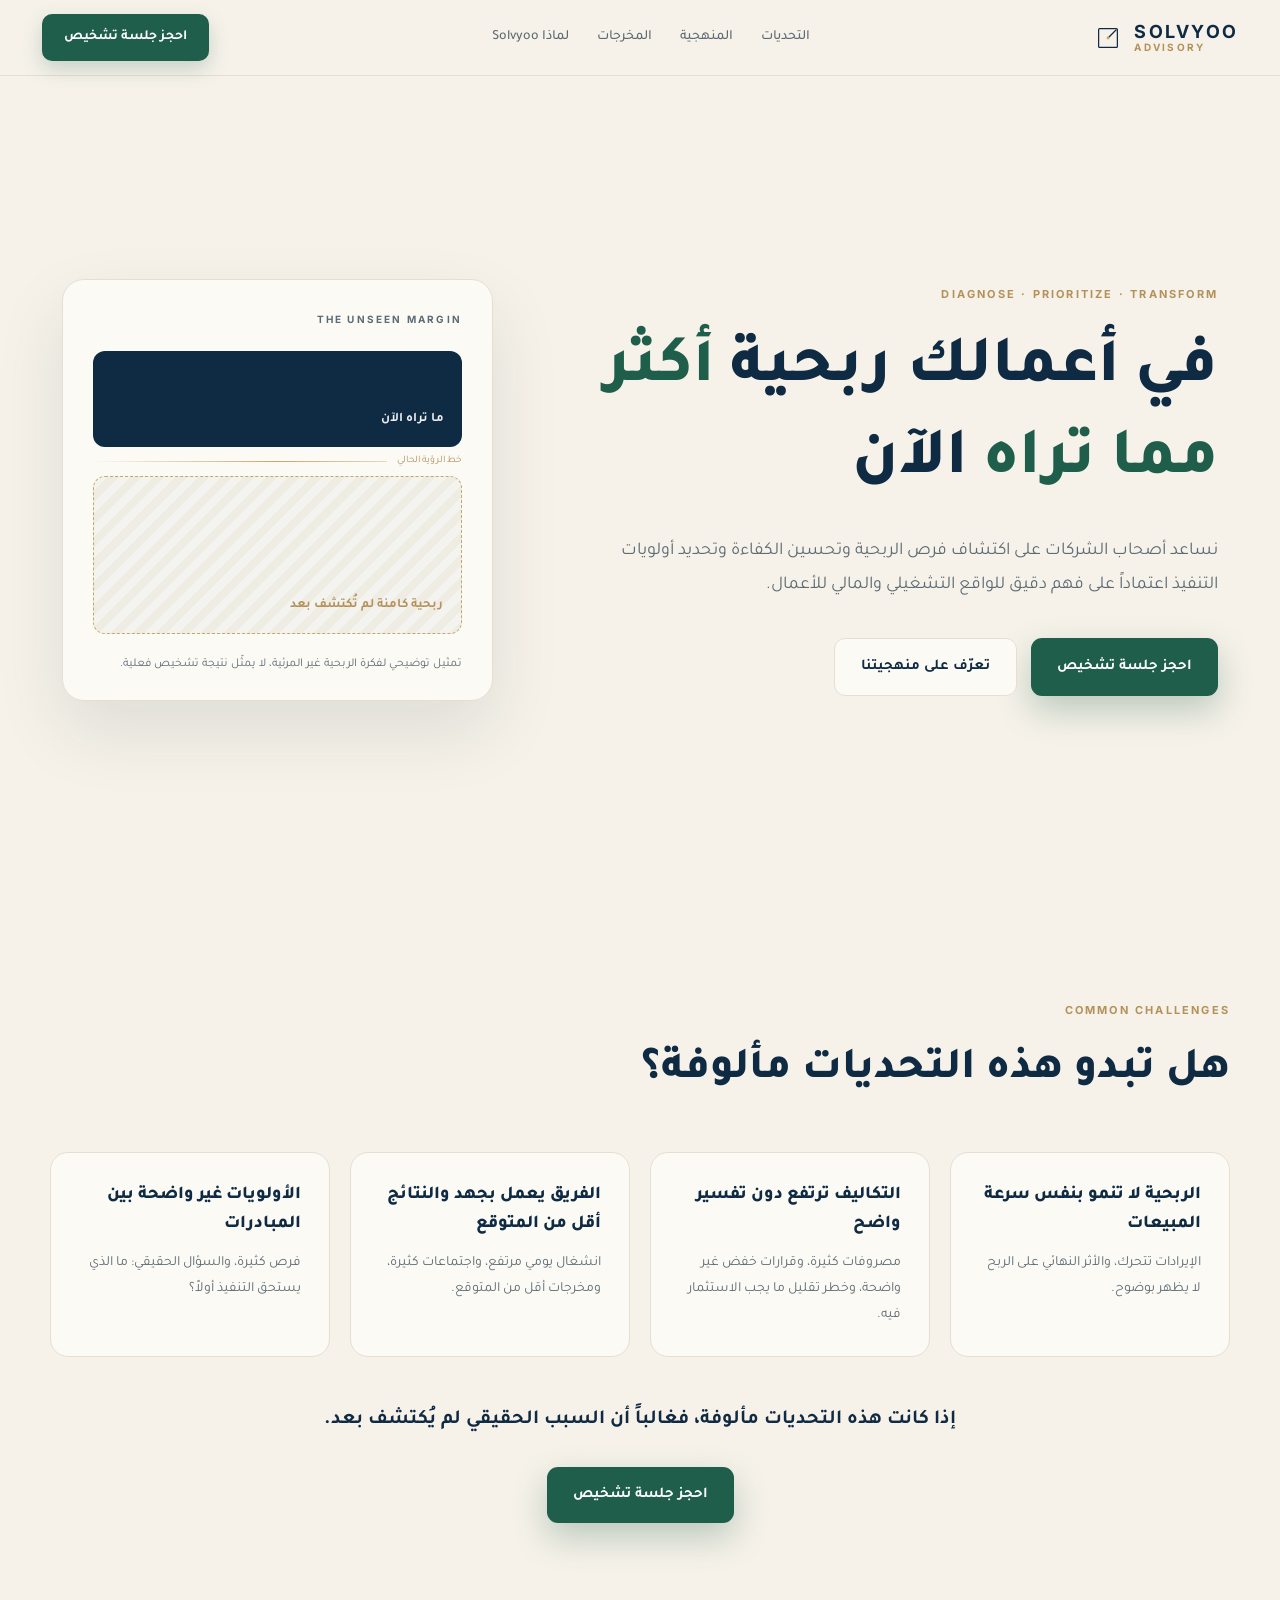
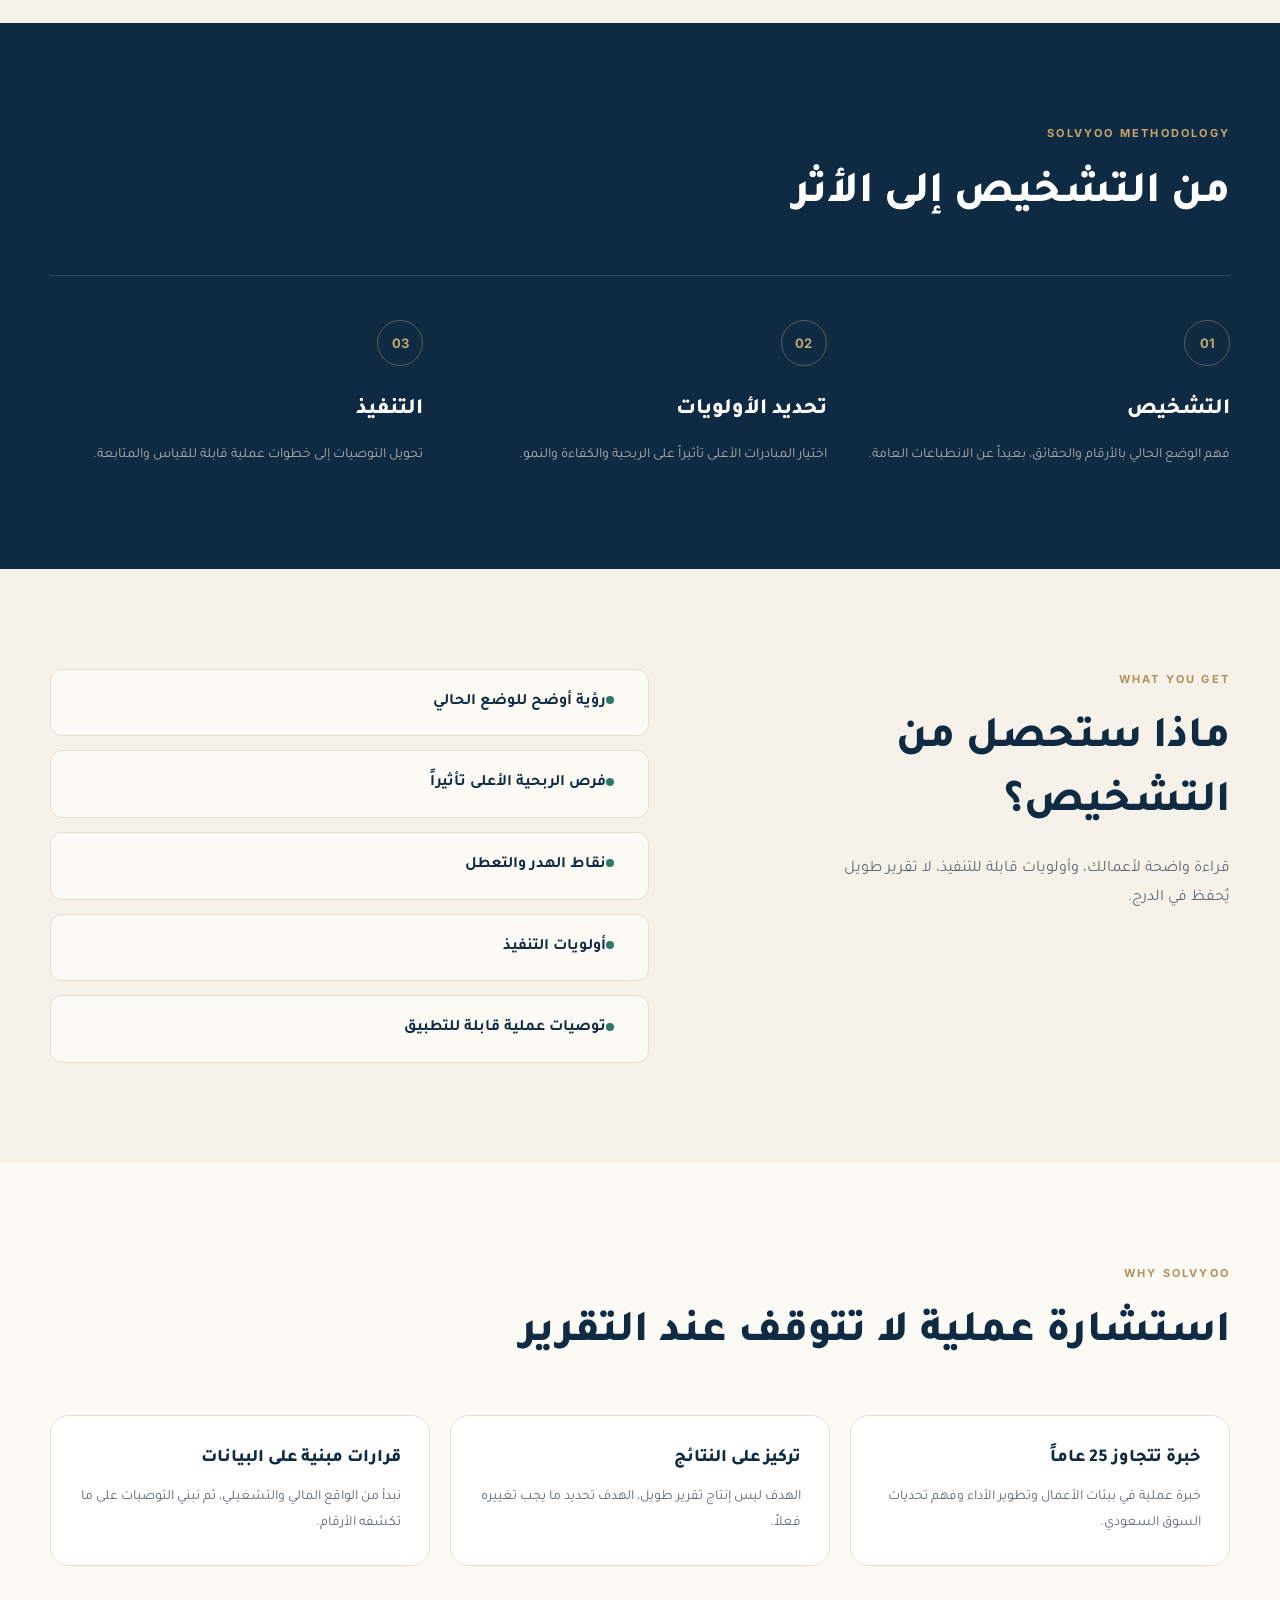
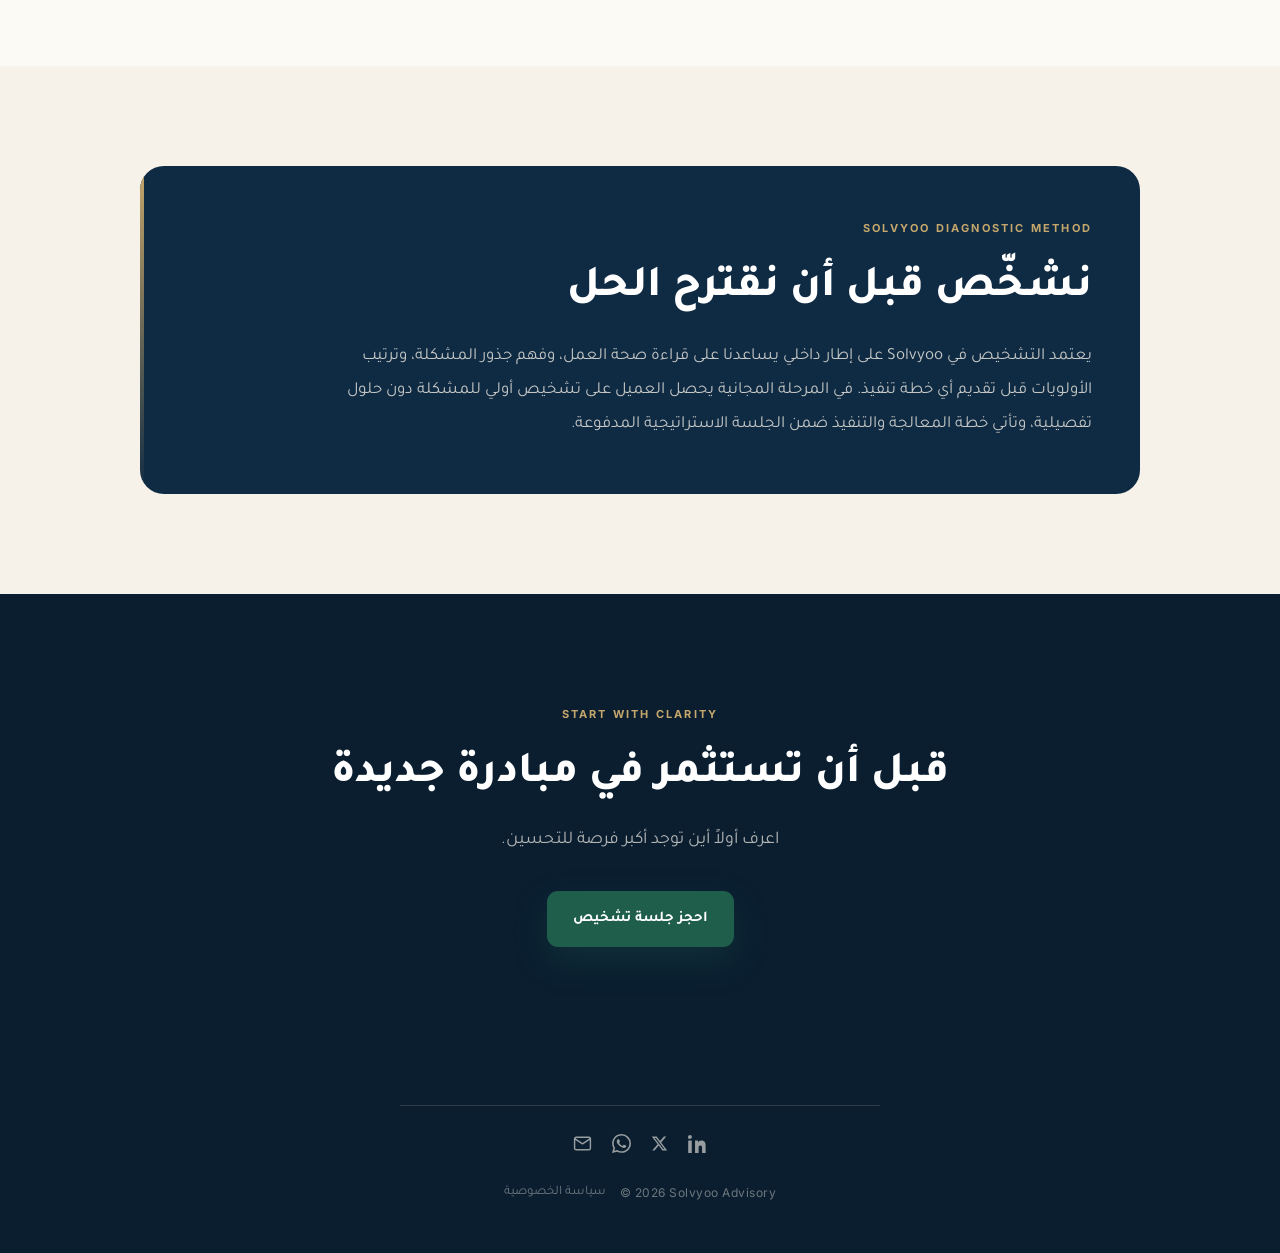
==== index.html @ f0dd44e6 "Initial Solvyoo final site" ====
<!doctype html>
<html lang="ar" dir="rtl">
<head>
  <meta charset="utf-8">
  <meta name="viewport" content="width=device-width, initial-scale=1">
  <title>Solvyoo Advisory | تشخيص وتحسين أداء الأعمال</title>
  <meta name="description" content="في أعمالك ربحية أكثر مما تراه الآن. تساعد Solvyoo أصحاب الشركات على اكتشاف فرص الربحية وتحسين الكفاءة وتحديد أولويات التنفيذ.">
  <link rel="preconnect" href="https://fonts.googleapis.com">
  <link rel="preconnect" href="https://fonts.gstatic.com" crossorigin>
  <link rel="stylesheet" href="/style.css">
</head>
<body>
  <header class="nav">
    <a class="brand" href="/" aria-label="Solvyoo Advisory">
      <svg class="brand-mark" width="30" height="30" viewBox="0 0 64 64" fill="none" aria-hidden="true">
        <rect x="12" y="12" width="40" height="40" rx="2" stroke="#0F2A43" stroke-width="2.6"/>
        <line x1="32" y1="32" x2="49" y2="15" stroke="#0F2A43" stroke-width="2.6" stroke-linecap="round"/>
        <circle cx="32" cy="32" r="3" fill="#C6A76B"/>
      </svg>
      <span class="brand-text">
        <span>SOLVYOO</span>
        <small>ADVISORY</small>
      </span>
    </a>

    <nav class="nav-links">
      <a href="#challenges">التحديات</a>
      <a href="#methodology">المنهجية</a>
      <a href="#outcomes">المخرجات</a>
      <a href="#why">لماذا Solvyoo</a>
    </nav>

    <a class="nav-cta" href="/start/">احجز جلسة تشخيص</a>
  </header>

  <main>
    <section class="hero">
      <div class="hero-copy">
        <p class="kicker">DIAGNOSE · PRIORITIZE · TRANSFORM</p>
        <h1>في أعمالك ربحية <em class="hl">أكثر مما تراه</em> الآن</h1>
        <p class="hero-text">
          نساعد أصحاب الشركات على اكتشاف فرص الربحية وتحسين الكفاءة وتحديد أولويات التنفيذ
          اعتماداً على فهم دقيق للواقع التشغيلي والمالي للأعمال.
        </p>

        <div class="hero-actions">
          <a class="btn btn-primary" href="/start/">احجز جلسة تشخيص</a>
          <a class="btn btn-secondary" href="#methodology">تعرّف على منهجيتنا</a>
        </div>
      </div>

      <figure class="margin-motif" aria-label="تمثيل بصري لفكرة الربحية الظاهرة والربحية الكامنة">
        <figcaption class="motif-eyebrow">THE UNSEEN MARGIN</figcaption>

        <div class="motif-stack">
          <div class="layer layer-seen">
            <span class="layer-label">ما تراه الآن</span>
          </div>

          <div class="waterline" aria-hidden="true">
            <span>خط الرؤية الحالي</span>
          </div>

          <div class="layer layer-unseen">
            <span class="layer-label">ربحية كامنة لم تُكتشف بعد</span>
          </div>
        </div>

        <p class="motif-note">تمثيل توضيحي لفكرة الربحية غير المرئية، لا يمثّل نتيجة تشخيص فعلية.</p>
      </figure>
    </section>

    <section id="challenges" class="section light">
      <div class="section-head">
        <p class="label">COMMON CHALLENGES</p>
        <h2>هل تبدو هذه التحديات مألوفة؟</h2>
      </div>

      <div class="cards four">
        <article class="card">
          <h3>الربحية لا تنمو بنفس سرعة المبيعات</h3>
          <p>الإيرادات تتحرك، والأثر النهائي على الربح لا يظهر بوضوح.</p>
        </article>
        <article class="card">
          <h3>التكاليف ترتفع دون تفسير واضح</h3>
          <p>مصروفات كثيرة، وقرارات خفض غير واضحة، وخطر تقليل ما يجب الاستثمار فيه.</p>
        </article>
        <article class="card">
          <h3>الفريق يعمل بجهد والنتائج أقل من المتوقع</h3>
          <p>انشغال يومي مرتفع، واجتماعات كثيرة، ومخرجات أقل من المتوقع.</p>
        </article>
        <article class="card">
          <h3>الأولويات غير واضحة بين المبادرات</h3>
          <p>فرص كثيرة، والسؤال الحقيقي: ما الذي يستحق التنفيذ أولاً؟</p>
        </article>
      </div>

      <p class="challenge-note">
        إذا كانت هذه التحديات مألوفة، فغالباً أن السبب الحقيقي لم يُكتشف بعد.
      </p>

      <div class="challenge-cta">
        <a class="btn btn-primary" href="/start/">احجز جلسة تشخيص</a>
      </div>
    </section>

    <section id="methodology" class="section navy">
      <div class="section-head">
        <p class="label gold">SOLVYOO METHODOLOGY</p>
        <h2>من التشخيص إلى الأثر</h2>
      </div>

      <div class="method-grid">
        <article>
          <span>01</span>
          <h3>التشخيص</h3>
          <p>فهم الوضع الحالي بالأرقام والحقائق، بعيداً عن الانطباعات العامة.</p>
        </article>
        <article>
          <span>02</span>
          <h3>تحديد الأولويات</h3>
          <p>اختيار المبادرات الأعلى تأثيراً على الربحية والكفاءة والنمو.</p>
        </article>
        <article>
          <span>03</span>
          <h3>التنفيذ</h3>
          <p>تحويل التوصيات إلى خطوات عملية قابلة للقياس والمتابعة.</p>
        </article>
      </div>
    </section>

    <section id="outcomes" class="section light">
      <div class="split">
        <div class="split-head">
          <p class="label">WHAT YOU GET</p>
          <h2>ماذا ستحصل من التشخيص؟</h2>
          <p class="split-text">قراءة واضحة لأعمالك، وأولويات قابلة للتنفيذ، لا تقرير طويل يُحفظ في الدرج.</p>
        </div>

        <ul class="outcomes">
          <li>رؤية أوضح للوضع الحالي</li>
          <li>فرص الربحية الأعلى تأثيراً</li>
          <li>نقاط الهدر والتعطل</li>
          <li>أولويات التنفيذ</li>
          <li>توصيات عملية قابلة للتطبيق</li>
        </ul>
      </div>
    </section>

    <section id="why" class="section white">
      <div class="section-head">
        <p class="label">WHY SOLVYOO</p>
        <h2>استشارة عملية لا تتوقف عند التقرير</h2>
      </div>

      <div class="cards">
        <article class="card">
          <h3>خبرة تتجاوز 25 عاماً</h3>
          <p>خبرة عملية في بيئات الأعمال وتطوير الأداء وفهم تحديات السوق السعودي.</p>
        </article>
        <article class="card">
          <h3>تركيز على النتائج</h3>
          <p>الهدف ليس إنتاج تقرير طويل، الهدف تحديد ما يجب تغييره فعلاً.</p>
        </article>
        <article class="card">
          <h3>قرارات مبنية على البيانات</h3>
          <p>نبدأ من الواقع المالي والتشغيلي، ثم نبني التوصيات على ما تكشفه الأرقام.</p>
        </article>
      </div>
    </section>

    <section class="section light">
      <div class="diagnostic-note">
        <p class="label gold">SOLVYOO DIAGNOSTIC METHOD</p>
        <h2>نشخّص قبل أن نقترح الحل</h2>
        <p>
          يعتمد التشخيص في Solvyoo على إطار داخلي يساعدنا على قراءة صحة العمل، وفهم جذور المشكلة،
          وترتيب الأولويات قبل تقديم أي خطة تنفيذ. في المرحلة المجانية يحصل العميل على تشخيص أولي
          للمشكلة دون حلول تفصيلية، وتأتي خطة المعالجة والتنفيذ ضمن الجلسة الاستراتيجية المدفوعة.
        </p>
      </div>
    </section>

    <section class="final-cta">
      <p class="label gold">START WITH CLARITY</p>
      <h2>قبل أن تستثمر في مبادرة جديدة</h2>
      <p>اعرف أولاً أين توجد أكبر فرصة للتحسين.</p>
      <a class="btn btn-primary" href="/start/">احجز جلسة تشخيص</a>
    </section>
  </main>

  <footer class="footer">
    <div class="footer-divider" aria-hidden="true"></div>
    <div class="footer-socials">
      <a href="https://www.linkedin.com/in/solvyoo/" target="_blank" rel="noopener" aria-label="LinkedIn">
        <svg width="19" height="19" viewBox="0 0 24 24"><path fill="currentColor" d="M4.98 3.5A2.5 2.5 0 1 1 0 3.5a2.5 2.5 0 0 1 4.98 0ZM.25 8.25h4.5V24h-4.5V8.25ZM8.25 8.25h4.31v2.15h.06c.6-1.14 2.07-2.34 4.26-2.34 4.56 0 5.4 3 5.4 6.9V24h-4.5v-6.14c0-1.46-.03-3.34-2.04-3.34-2.04 0-2.35 1.6-2.35 3.24V24h-4.5V8.25Z"/></svg>
      </a>
      <a href="https://x.com/solvyoo" target="_blank" rel="noopener" aria-label="X">
        <svg width="17" height="17" viewBox="0 0 24 24"><path fill="currentColor" d="M18.24 2.25h3.31l-7.23 8.26L22.82 21.75h-6.66l-5.22-6.82-5.97 6.82H1.66l7.73-8.84L1.18 2.25h6.83l4.72 6.24 5.51-6.24Zm-1.16 17.52h1.83L7.01 4.13H5.04l12.04 15.64Z"/></svg>
      </a>
      <a href="https://wa.me/966507398836" target="_blank" rel="noopener" aria-label="WhatsApp">
        <svg width="19" height="19" viewBox="0 0 24 24"><path fill="currentColor" d="M.05 24l1.69-6.16a11.86 11.86 0 0 1-1.59-5.95C.16 5.32 5.5 0 12.06 0a11.82 11.82 0 0 1 8.41 3.49 11.76 11.76 0 0 1 3.48 8.4c0 6.56-5.34 11.9-11.9 11.9a11.9 11.9 0 0 1-5.68-1.45L.05 24Zm6.6-3.8c1.68.99 3.28 1.59 5.4 1.59 5.45 0 9.9-4.43 9.9-9.89a9.86 9.86 0 0 0-2.9-7 9.82 9.82 0 0 0-6.99-2.9c-5.46 0-9.9 4.44-9.9 9.9 0 2.22.65 3.88 1.74 5.62l-1 3.65 3.75-.97Zm11.3-5.36c-.07-.12-.27-.2-.56-.34-.3-.15-1.76-.87-2.03-.97-.27-.1-.47-.15-.66.15-.2.3-.76.96-.93 1.16-.17.2-.34.22-.64.07-.3-.15-1.25-.46-2.39-1.47a8.96 8.96 0 0 1-1.65-2.06c-.17-.3-.02-.46.13-.61.13-.13.3-.34.45-.51.15-.17.2-.3.3-.5.1-.2.05-.37-.02-.52-.08-.15-.66-1.6-.91-2.19-.24-.57-.48-.5-.66-.5l-.56-.02c-.2 0-.51.07-.78.37s-1.03 1-1.03 2.45 1.05 2.84 1.2 3.04c.15.2 2.07 3.16 5.02 4.43.7.3 1.25.48 1.67.62.7.22 1.34.19 1.85.12.56-.09 1.76-.72 2-1.42.25-.69.25-1.28.18-1.4Z"/></svg>
      </a>
      <a href="mailto:info@solvyoo.com" aria-label="Email">
        <svg width="19" height="19" viewBox="0 0 24 24"><g fill="none" stroke="currentColor" stroke-width="1.8" stroke-linecap="round" stroke-linejoin="round"><rect x="2" y="4" width="20" height="16" rx="2"/><path d="m3 6.5 9 6 9-6"/></g></svg>
      </a>
    </div>
    <div class="footer-legal">
      <span class="footer-rights">© 2026 Solvyoo Advisory</span>
      <a class="footer-privacy" href="/privacy.html">سياسة الخصوصية</a>
    </div>
  </footer>
</body>
</html>
---- style.css ----
@import url('https://fonts.googleapis.com/css2?family=Tajawal:wght@400;500;700;800&family=Inter:wght@500;600;700&display=swap');

:root{
  --navy:#0F2A43;
  --navy-2:#0A1E30;
  --emerald:#1F5E4A;
  --emerald-2:#2A7A61;
  --gold:#C6A76B;
  --gold-2:#B4915A;
  --paper:#F6F2E9;
  --paper-2:#FBFAF5;
  --ink:#12283B;
  --muted:#5D6B75;
  --line:#E6DFD1;
  --font-ar:"Tajawal","Segoe UI",Tahoma,Arial,sans-serif;
}

*{box-sizing:border-box;margin:0;padding:0}

html{scroll-behavior:smooth}

body{
  font-family:var(--font-ar);
  background:var(--paper);
  color:var(--ink);
  line-height:1.85;
  -webkit-font-smoothing:antialiased;
}

h1,h2,h3{font-family:var(--font-ar);font-weight:800}

a{text-decoration:none;color:inherit}

:focus-visible{
  outline:2px solid var(--emerald-2);
  outline-offset:3px;
  border-radius:4px;
}

/* ---------- Nav ---------- */
.nav{
  position:fixed;
  top:0;
  inset-inline:0;
  z-index:20;
  height:76px;
  padding:0 42px;
  display:flex;
  align-items:center;
  justify-content:space-between;
  background:rgba(246,242,233,.82);
  backdrop-filter:blur(16px);
  border-bottom:1px solid var(--line);
}

.brand{
  direction:ltr;
  display:flex;
  align-items:center;
  gap:11px;
}

.brand-mark{flex-shrink:0}

.brand-text{
  display:flex;
  flex-direction:column;
  line-height:1.05;
  letter-spacing:.14em;
}

.brand-text > span{
  font-family:Inter,sans-serif;
  font-size:18px;
  font-weight:700;
  color:var(--navy);
}

.brand-text > small{
  color:var(--gold-2);
  font-family:Inter,sans-serif;
  font-size:10px;
  font-weight:700;
}

.nav-links{
  display:flex;
  gap:28px;
  color:var(--muted);
  font-size:14px;
  font-weight:500;
}

.nav-links a{position:relative;transition:color .2s}
.nav-links a:hover{color:var(--navy)}

.nav-cta{
  background:var(--emerald);
  color:#fff;
  padding:11px 22px;
  border-radius:10px;
  font-size:14px;
  font-weight:700;
  transition:transform .2s, box-shadow .2s;
  box-shadow:0 8px 20px rgba(31,94,74,.22);
}

.nav-cta:hover{transform:translateY(-1px);box-shadow:0 12px 26px rgba(31,94,74,.3)}

/* ---------- Hero ---------- */
.hero{
  min-height:100vh;
  padding:170px 42px 90px;
  display:grid;
  grid-template-columns:minmax(0,1.15fr) minmax(320px,.75fr);
  gap:64px;
  align-items:center;
  max-width:1240px;
  margin:auto;
}

.kicker,
.label{
  font-family:Inter,"Tajawal",sans-serif;
  letter-spacing:.2em;
  font-size:11px;
  font-weight:700;
  color:var(--gold-2);
  margin-bottom:20px;
  text-transform:uppercase;
}

.hero h1{
  max-width:780px;
  font-size:clamp(38px,5.4vw,66px);
  line-height:1.4;
  letter-spacing:normal;
  color:var(--navy);
  margin-bottom:26px;
}

.hero h1 .hl{
  font-style:normal;
  color:var(--emerald);
  position:relative;
}

.hero h1 .hl::after{
  content:"";
  position:absolute;
  inset-inline:0;
  bottom:.06em;
  height:.12em;
  background:linear-gradient(90deg,var(--gold),transparent);
  border-radius:2px;
  opacity:.8;
}

.hero-text{
  max-width:640px;
  color:var(--muted);
  font-size:18px;
}

.hero-actions{
  margin-top:36px;
  display:flex;
  gap:14px;
  flex-wrap:wrap;
}

.btn{
  display:inline-flex;
  align-items:center;
  justify-content:center;
  min-height:50px;
  padding:14px 26px;
  border-radius:11px;
  font-family:"Tajawal",sans-serif;
  font-size:15px;
  font-weight:700;
  transition:transform .2s, box-shadow .2s, background .2s;
}

.btn-primary{
  background:var(--emerald);
  color:#fff;
  box-shadow:0 14px 34px rgba(31,94,74,.28);
}

.btn-primary:hover{transform:translateY(-2px);box-shadow:0 18px 40px rgba(31,94,74,.36)}

.btn-secondary{
  border:1px solid var(--line);
  background:var(--paper-2);
  color:var(--navy);
}

.btn-secondary:hover{border-color:var(--gold);color:var(--navy)}

/* ---------- Signature: hidden-margin motif ---------- */
.margin-motif{
  position:relative;
  background:var(--paper-2);
  border:1px solid var(--line);
  border-radius:22px;
  padding:30px 30px 26px;
  box-shadow:0 30px 70px rgba(15,42,67,.1);
}

.motif-eyebrow{
  font-family:Inter,sans-serif;
  letter-spacing:.22em;
  font-size:10px;
  font-weight:700;
  color:var(--muted);
  text-transform:uppercase;
  margin-bottom:22px;
}

.motif-stack{display:flex;flex-direction:column;gap:0}

.layer{
  position:relative;
  border-radius:12px;
  display:flex;
  align-items:flex-end;
  padding:16px 18px;
}

.layer-label{
  font-size:13px;
  font-weight:700;
  line-height:1.6;
}

.layer-seen{
  height:96px;
  background:var(--navy);
  color:#fff;
}

.layer-seen .layer-label{color:rgba(255,255,255,.92)}

.waterline{
  position:relative;
  height:1px;
  margin:14px 0;
  background:linear-gradient(90deg,transparent,var(--gold),transparent);
}

.waterline span{
  position:absolute;
  inset-inline-start:0;
  top:-9px;
  font-family:var(--font-ar);
  font-size:10px;
  letter-spacing:normal;
  color:var(--gold-2);
  background:var(--paper-2);
  padding-inline-end:10px;
}

.layer-unseen{
  height:158px;
  border:1.5px dashed var(--gold);
  background:
    repeating-linear-gradient(-45deg,
      rgba(198,167,107,.09) 0 8px,
      transparent 8px 16px),
    rgba(15,42,67,.03);
  color:var(--gold-2);
  transform-origin:top;
  animation:unseen-reveal 1.2s cubic-bezier(.22,.61,.36,1) both;
}

.layer-unseen .layer-label{color:var(--gold-2)}

@keyframes unseen-reveal{
  from{transform:scaleY(.28);opacity:0}
  to{transform:scaleY(1);opacity:1}
}

.motif-note{
  margin-top:20px;
  font-size:12px;
  line-height:1.7;
  color:var(--muted);
}

/* ---------- Sections ---------- */
.section{padding:100px 42px}

.light{background:var(--paper)}
.white{background:var(--paper-2)}

.navy{
  background:var(--navy);
  color:var(--paper);
}

.navy .label{color:var(--gold)}

.section-head,
.split,
.cards,
.method-grid{
  max-width:1180px;
  margin:auto;
}

.section-head{margin-bottom:48px;max-width:1180px}

.section h2,
.final-cta h2{
  font-size:clamp(28px,3.6vw,44px);
  line-height:1.45;
  letter-spacing:normal;
  color:var(--navy);
}

.navy h2{color:#fff}

.gold{color:var(--gold)}

/* ---------- Cards ---------- */
.cards{
  display:grid;
  grid-template-columns:repeat(3,1fr);
  gap:20px;
}

.cards.four{grid-template-columns:repeat(4,1fr)}

.card{
  background:var(--paper-2);
  border:1px solid var(--line);
  border-radius:18px;
  padding:28px;
  transition:transform .25s, box-shadow .25s, border-color .25s;
}

.white .card{background:#fff}

.card:hover{
  transform:translateY(-4px);
  border-color:var(--gold);
  box-shadow:0 20px 44px rgba(15,42,67,.1);
}

.card h3{
  color:var(--navy);
  font-size:18px;
  line-height:1.6;
  margin-bottom:12px;
}

.card p{color:var(--muted);font-size:14px}

.challenge-note{
  max-width:720px;
  margin:44px auto 0;
  color:var(--navy);
  font-size:20px;
  line-height:1.9;
  font-weight:700;
  text-align:center;
}

.challenge-cta{margin-top:28px;text-align:center}

/* ---------- Methodology ---------- */
.method-grid{
  display:grid;
  grid-template-columns:repeat(3,1fr);
  gap:30px;
  border-top:1px solid rgba(255,255,255,.14);
  padding-top:44px;
}

.method-grid span{
  display:inline-flex;
  width:46px;
  height:46px;
  align-items:center;
  justify-content:center;
  border-radius:999px;
  color:var(--gold);
  border:1px solid rgba(198,167,107,.4);
  font-family:Inter,sans-serif;
  font-size:13px;
  font-weight:700;
  margin-bottom:24px;
}

.method-grid h3{font-size:22px;color:#fff;margin-bottom:12px}

.method-grid p{color:rgba(246,242,233,.66);font-size:14px}

/* ---------- Outcomes ---------- */
.split{
  display:grid;
  grid-template-columns:.92fr 1.08fr;
  gap:70px;
  align-items:start;
}

.split-text{
  margin-top:18px;
  color:var(--muted);
  font-size:16px;
  max-width:420px;
}

.outcomes{list-style:none;display:grid;gap:14px}

.outcomes li{
  background:var(--paper-2);
  border:1px solid var(--line);
  border-radius:12px;
  padding:18px 22px;
  color:var(--navy);
  font-weight:700;
  transition:border-color .2s, transform .2s;
}

.outcomes li:hover{border-color:var(--gold);transform:translateX(-4px)}

.outcomes li:before{
  content:"";
  display:inline-block;
  width:8px;
  height:8px;
  border-radius:999px;
  background:var(--emerald-2);
  margin-inline-start:12px;
  vertical-align:middle;
}

/* ---------- Diagnostic note ---------- */
.diagnostic-note{
  max-width:1000px;
  margin:0 auto;
  background:var(--navy);
  color:var(--paper);
  border-radius:24px;
  padding:52px 48px;
  position:relative;
  overflow:hidden;
}

.diagnostic-note:before{
  content:"";
  position:absolute;
  inset-block:0;
  inset-inline-end:0;
  width:4px;
  background:linear-gradient(var(--gold),transparent);
}

.diagnostic-note h2{color:#fff;margin:14px 0 18px}

.diagnostic-note > p:last-child{
  font-size:17px;
  line-height:2;
  color:rgba(246,242,233,.78);
  max-width:760px;
}

/* ---------- Final CTA ---------- */
.final-cta{
  text-align:center;
  padding:110px 42px;
  background:var(--navy-2);
  color:#fff;
}

.final-cta .label{color:var(--gold)}
.final-cta h2{color:#fff}

.final-cta p:not(.label){
  color:rgba(246,242,233,.7);
  font-size:18px;
  margin:16px 0 34px;
}

/* ---------- Footer ---------- */
.footer{
  background:var(--navy-2);
  padding:48px 42px;
  display:flex;
  flex-direction:column;
  align-items:center;
  gap:28px;
}

.footer-divider{
  width:100%;
  max-width:480px;
  height:1px;
  background:rgba(246,242,233,.14);
}

.footer-socials{display:flex;gap:20px;align-items:center}

.footer-socials a{
  color:rgba(246,242,233,.6);
  display:inline-flex;
  transition:color .2s, transform .2s;
}

.footer-socials a:hover{color:var(--gold);transform:translateY(-2px)}

.footer-legal{
  display:flex;
  align-items:center;
  justify-content:center;
  gap:14px;
  flex-wrap:wrap;
}

.footer-rights{
  font-family:Inter,sans-serif;
  font-size:12px;
  color:rgba(246,242,233,.42);
  letter-spacing:.04em;
  direction:ltr;
}

.footer-privacy{
  font-size:13px;
  color:rgba(246,242,233,.42);
  transition:color .2s;
}

.footer-privacy:hover{color:var(--gold)}

/* ---------- Load reveal ---------- */
.hero-copy > *{animation:rise .8s cubic-bezier(.22,.61,.36,1) both}
.hero-copy > :nth-child(1){animation-delay:.05s}
.hero-copy > :nth-child(2){animation-delay:.15s}
.hero-copy > :nth-child(3){animation-delay:.25s}
.hero-copy > :nth-child(4){animation-delay:.35s}

@keyframes rise{
  from{opacity:0;transform:translateY(14px)}
  to{opacity:1;transform:none}
}

/* ---------- Responsive ---------- */
@media(max-width:980px){
  .nav{padding:0 22px}
  .nav-links{display:none}

  .hero{
    grid-template-columns:1fr;
    padding:130px 24px 72px;
    gap:44px;
  }

  .section{padding:76px 24px}

  .cards,
  .cards.four,
  .method-grid,
  .split{grid-template-columns:1fr}

  .split{gap:36px}

  .diagnostic-note{padding:40px 28px}
}

@media(max-width:560px){
  .hero-text{font-size:16px}
  .margin-motif{padding:24px 22px 22px}
  .layer-seen{height:80px}
  .layer-unseen{height:130px}
  .footer-legal{flex-direction:column;gap:8px}
}

/* ---------- Reduced motion ---------- */
@media(prefers-reduced-motion:reduce){
  html{scroll-behavior:auto}
  .hero-copy > *,
  .layer-unseen{animation:none}
}
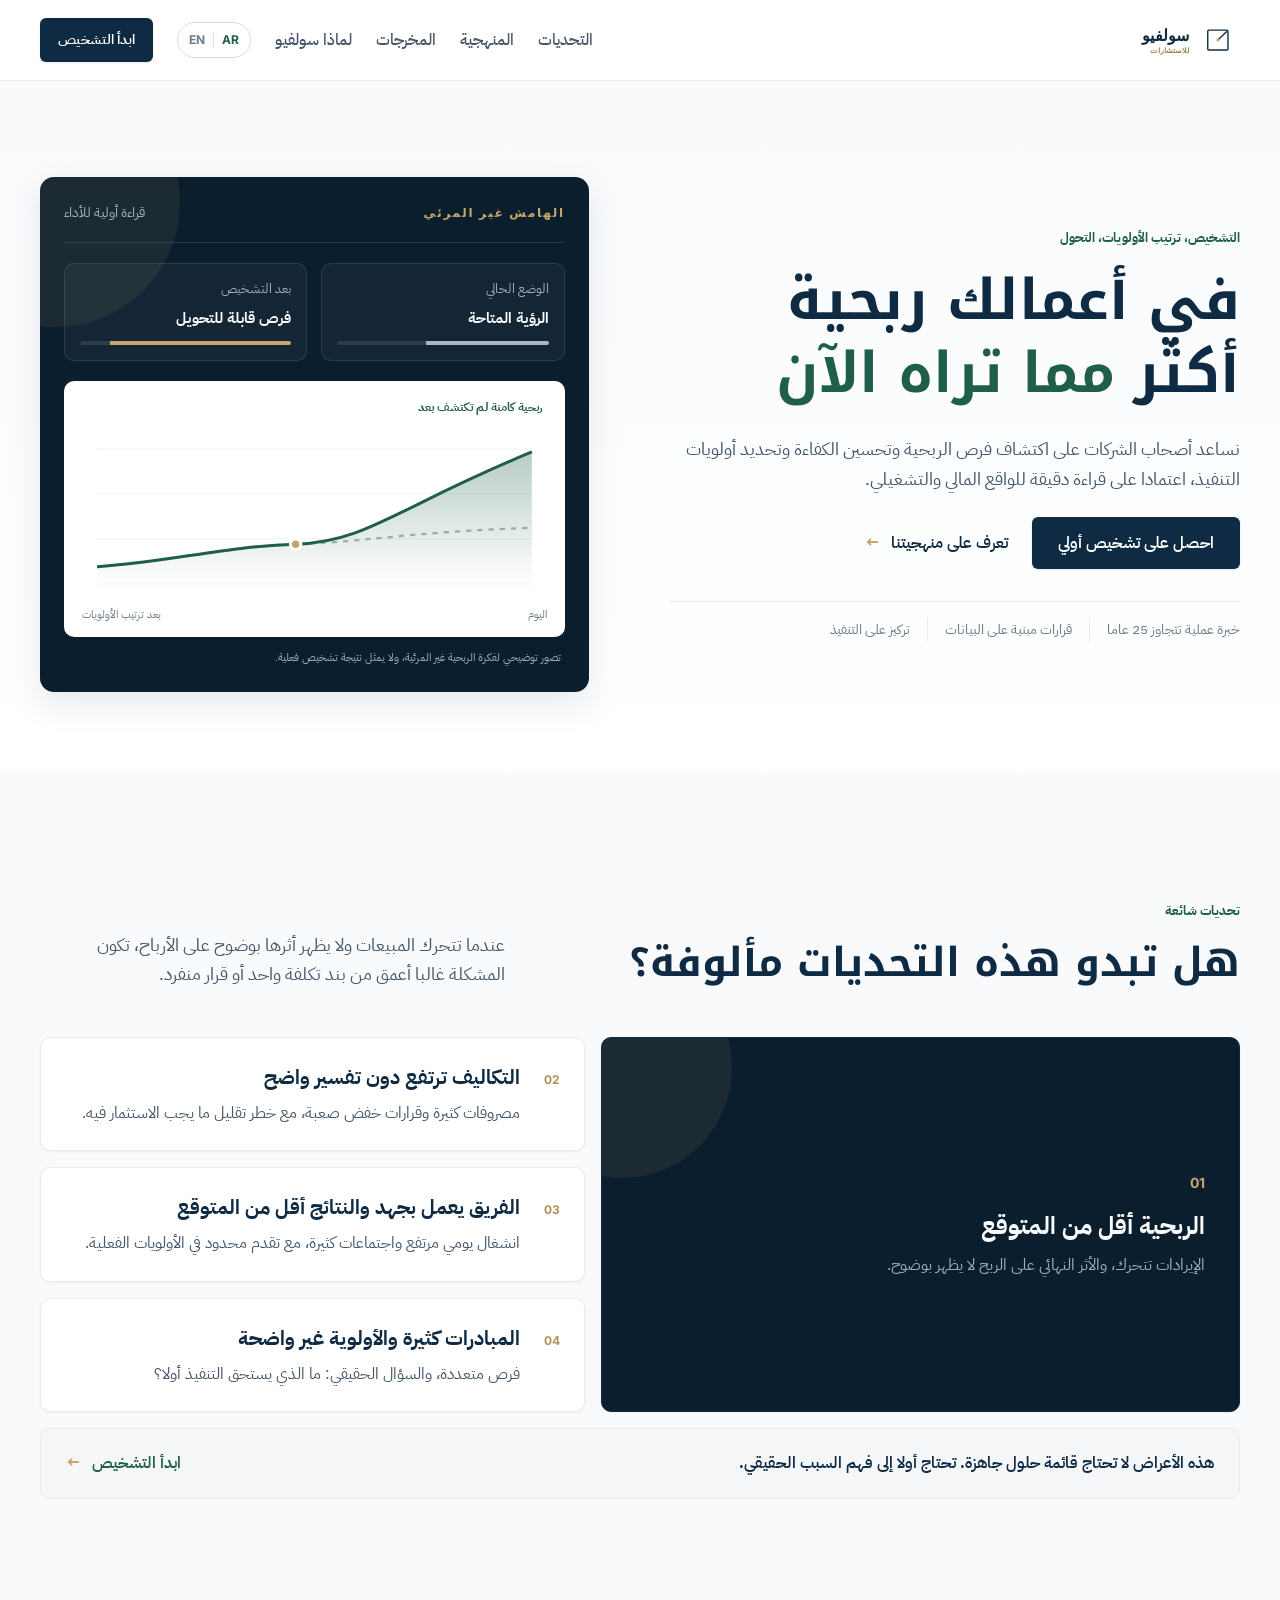
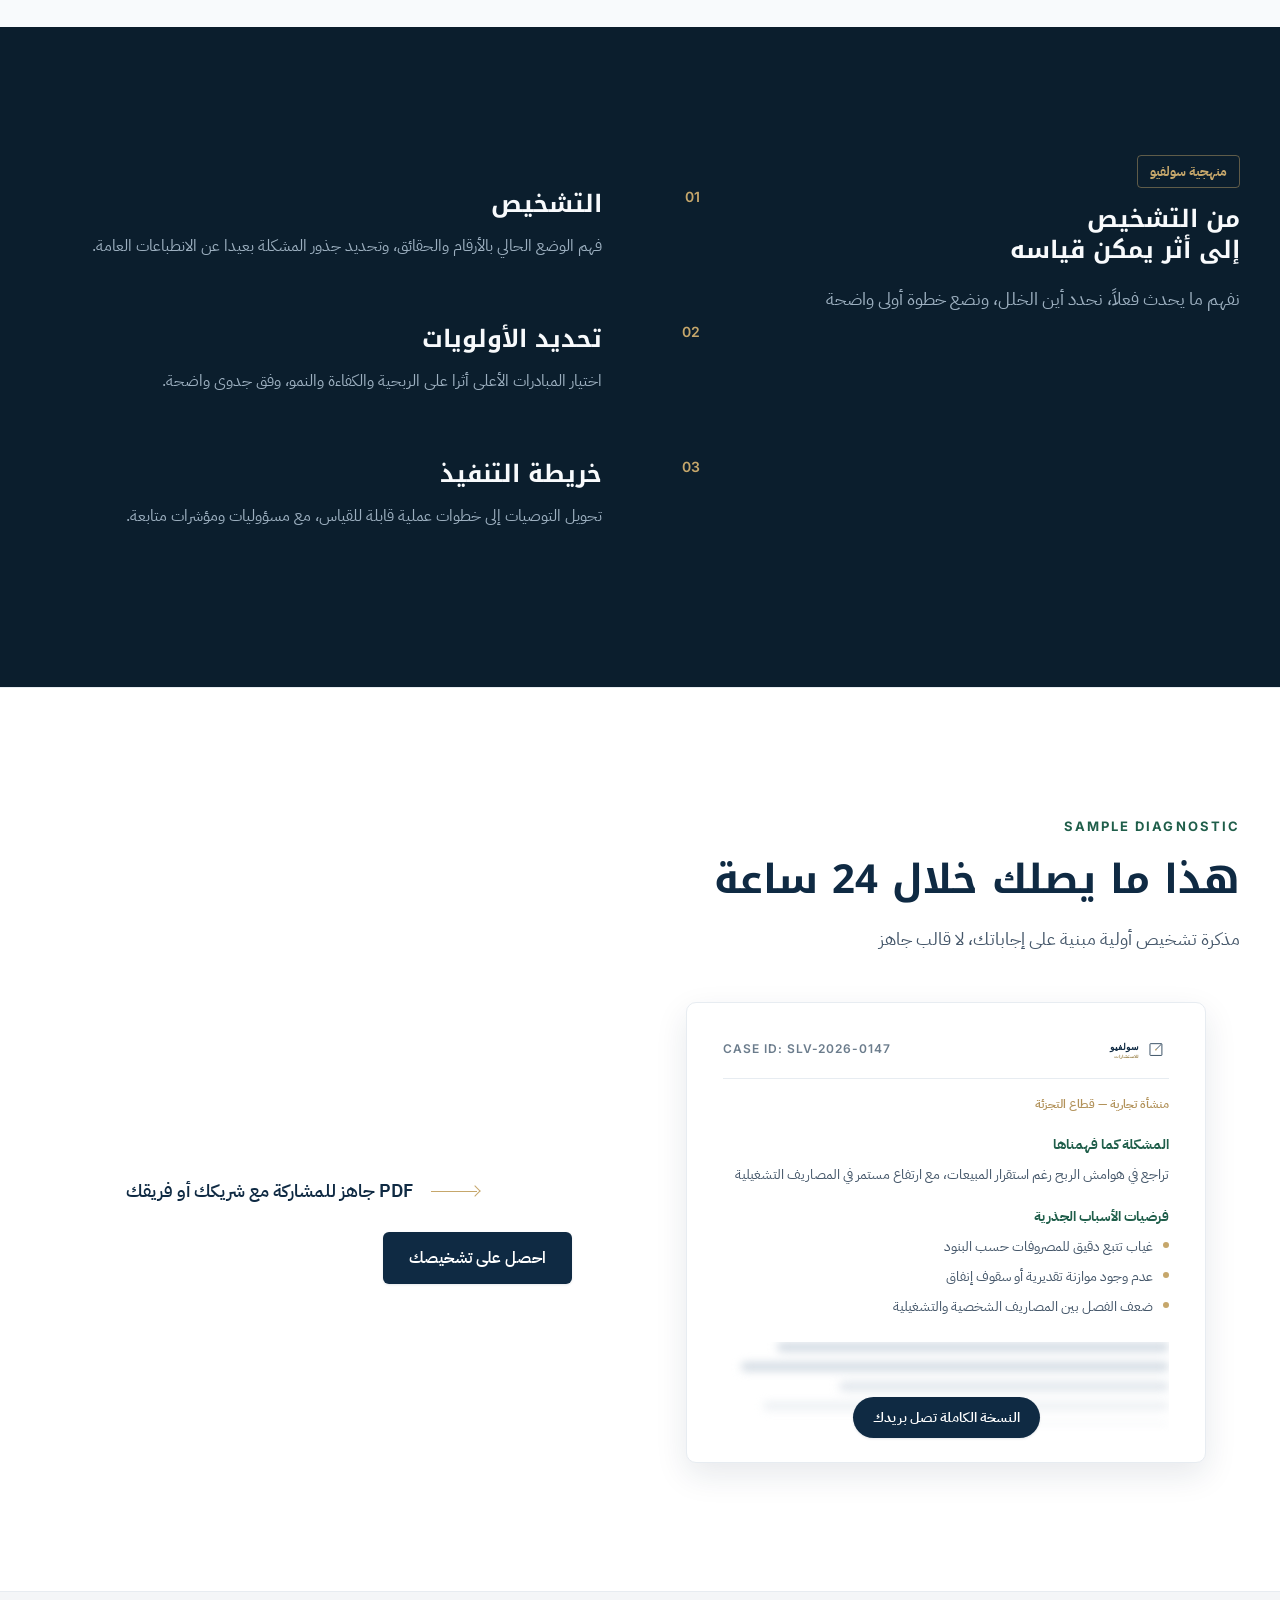
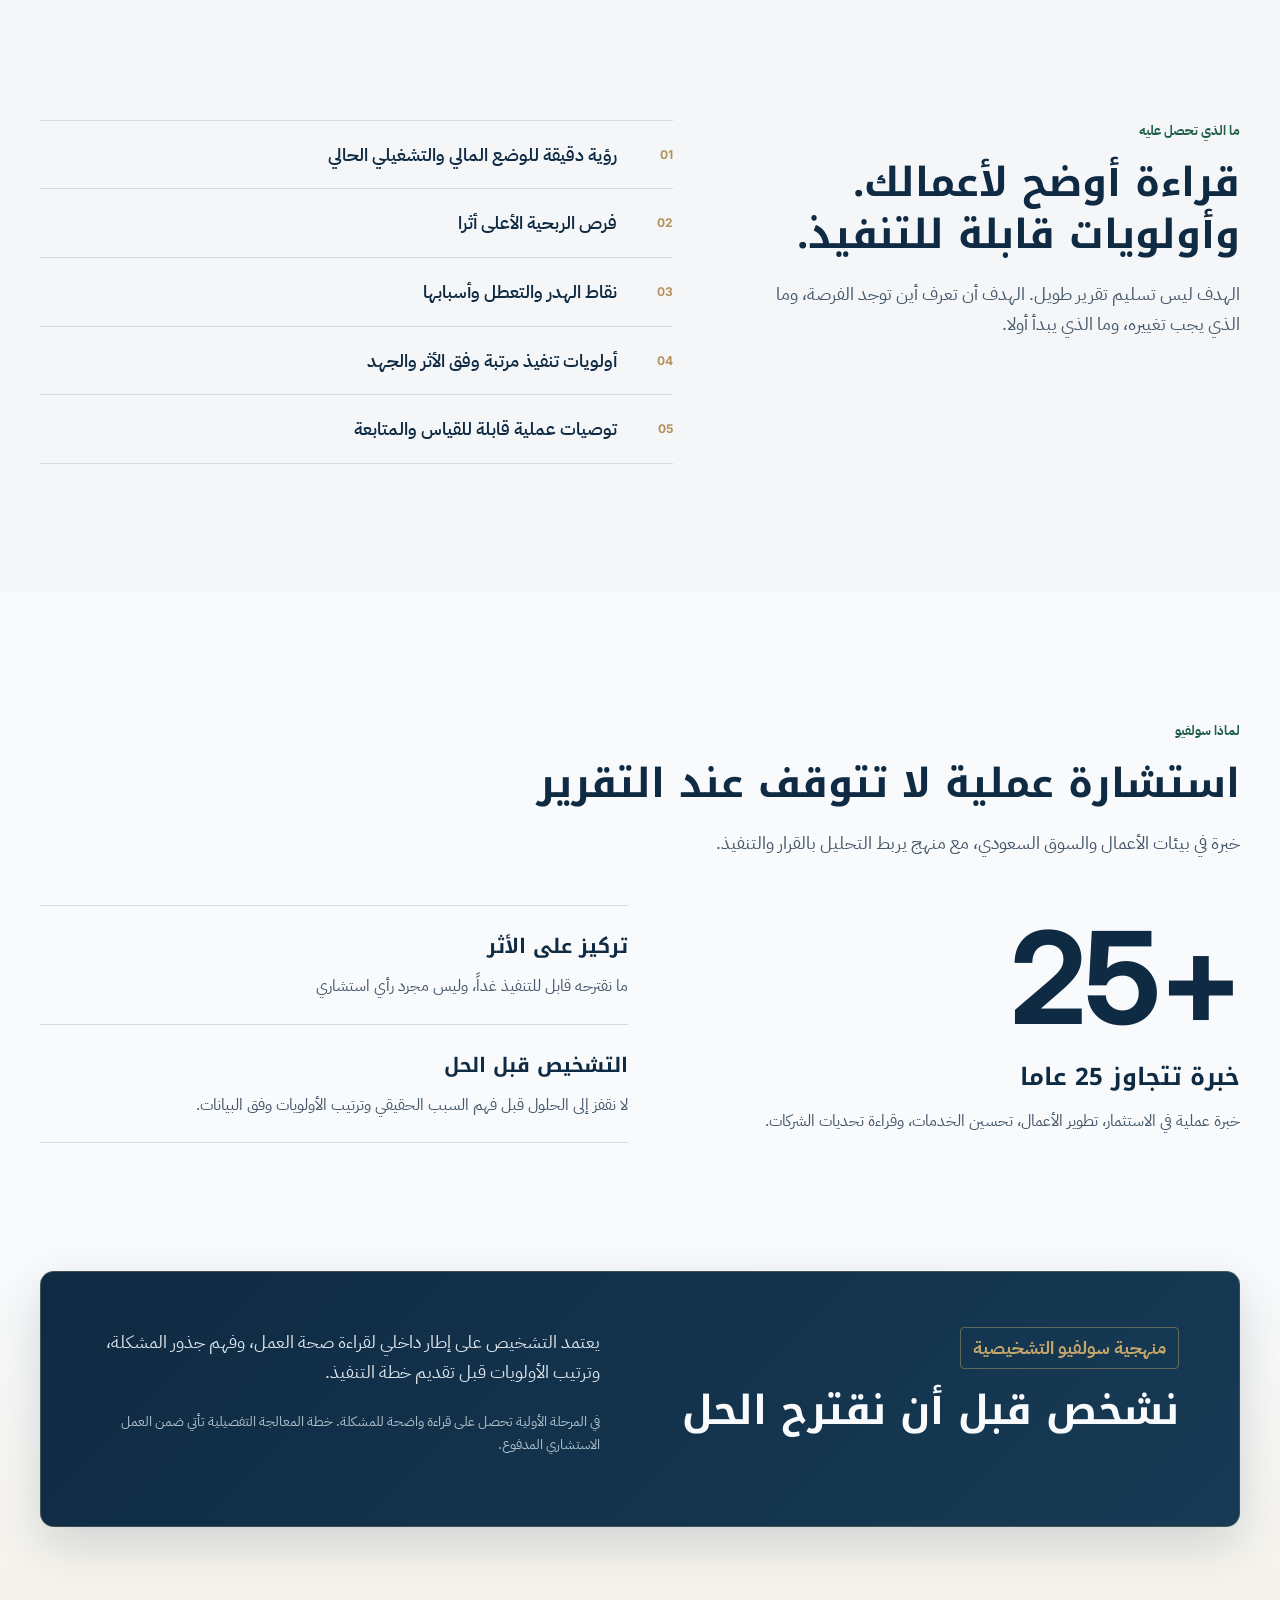
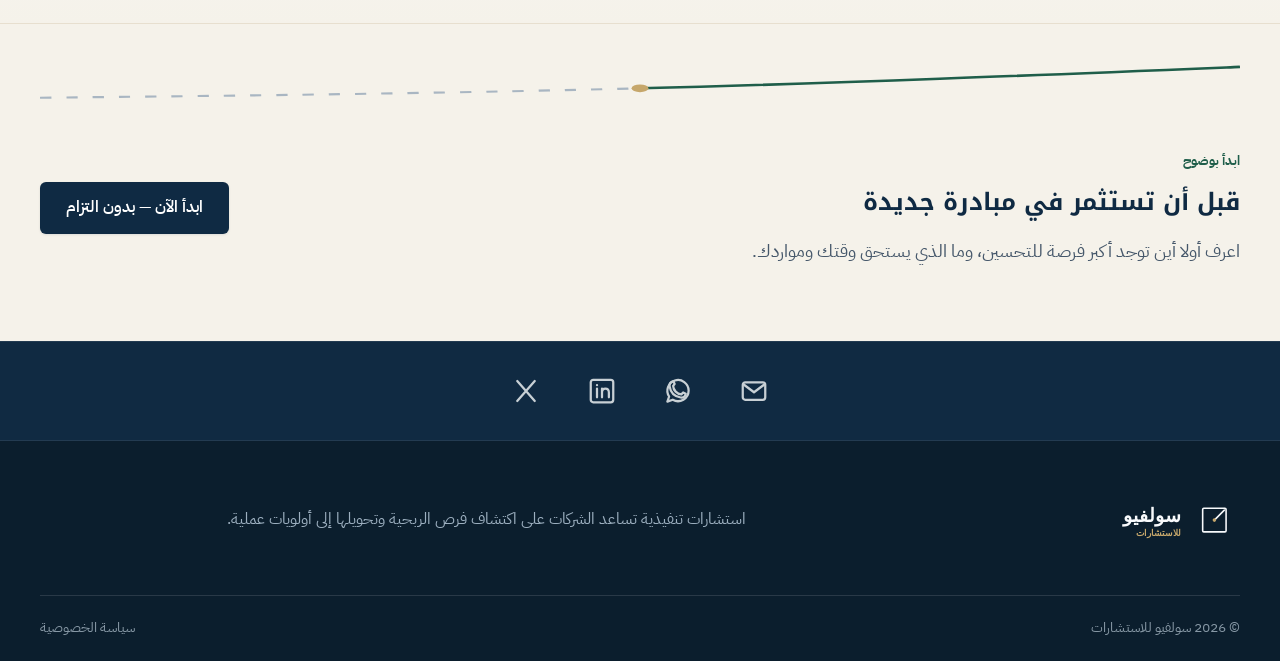
==== commit 52d3b239: "feat: adopt Solvyoo v7 site design and diagnostic form Co-Authored-By: Claude Opus 4.8 <noreply@anth" ====
--- a/index.html
+++ b/index.html
@@ -1,214 +1,226 @@
 <!doctype html>
 <html lang="ar" dir="rtl">
 <head>
-  <meta charset="utf-8">
-  <meta name="viewport" content="width=device-width, initial-scale=1">
-  <title>Solvyoo Advisory | تشخيص وتحسين أداء الأعمال</title>
-  <meta name="description" content="في أعمالك ربحية أكثر مما تراه الآن. تساعد Solvyoo أصحاب الشركات على اكتشاف فرص الربحية وتحسين الكفاءة وتحديد أولويات التنفيذ.">
-  <link rel="preconnect" href="https://fonts.googleapis.com">
-  <link rel="preconnect" href="https://fonts.gstatic.com" crossorigin>
-  <link rel="stylesheet" href="/style.css">
+  <meta charset="utf-8" />
+  <meta name="viewport" content="width=device-width, initial-scale=1" />
+  <meta name="description" content="سولفيو للاستشارات، تشخيص أداء الأعمال وتحديد فرص الربحية والأولويات التنفيذية." />
+  <title>سولفيو للاستشارات | تشخيص وتحسين أداء الأعمال</title>
+  <link rel="icon" type="image/svg+xml" href="assets/favicon.svg">
+  <link rel="icon" type="image/png" sizes="32x32" href="assets/favicon-32.png">
+  <link rel="apple-touch-icon" sizes="180x180" href="assets/favicon-180.png">
+  <meta name="theme-color" content="#0F2A43">
+  <link rel="stylesheet" href="styles.css" />
 </head>
 <body>
-  <header class="nav">
-    <a class="brand" href="/" aria-label="Solvyoo Advisory">
-      <svg class="brand-mark" width="30" height="30" viewBox="0 0 64 64" fill="none" aria-hidden="true">
-        <rect x="12" y="12" width="40" height="40" rx="2" stroke="#0F2A43" stroke-width="2.6"/>
-        <line x1="32" y1="32" x2="49" y2="15" stroke="#0F2A43" stroke-width="2.6" stroke-linecap="round"/>
-        <circle cx="32" cy="32" r="3" fill="#C6A76B"/>
-      </svg>
-      <span class="brand-text">
-        <span>SOLVYOO</span>
-        <small>ADVISORY</small>
-      </span>
-    </a>
-
-    <nav class="nav-links">
-      <a href="#challenges">التحديات</a>
-      <a href="#methodology">المنهجية</a>
-      <a href="#outcomes">المخرجات</a>
-      <a href="#why">لماذا Solvyoo</a>
-    </nav>
-
-    <a class="nav-cta" href="/start/">احجز جلسة تشخيص</a>
+  <a class="skip" href="#main" data-i18n="skip">انتقل إلى المحتوى</a>
+
+  <header class="site-header">
+    <div class="container nav-wrap">
+      <a class="brand" href="#top" aria-label="Solvyoo Advisory">
+        <img class="logo logo-ar" src="assets/logos/solvyoo-horizontal-ar.svg" alt="سولفيو للاستشارات">
+        <img class="logo logo-en" src="assets/logos/solvyoo-horizontal.svg" alt="Solvyoo Advisory">
+      </a>
+
+      <button class="menu-btn" aria-expanded="false" aria-controls="main-nav" data-i18n="menu">القائمة</button>
+      <nav id="main-nav" class="nav" aria-label="القائمة الرئيسية">
+        <a href="#challenges" data-i18n="navChallenges">التحديات</a>
+        <a href="#method" data-i18n="navMethod">المنهجية</a>
+        <a href="#outcomes" data-i18n="navOutcomes">المخرجات</a>
+        <a href="#why" data-i18n="navWhy">لماذا سولفيو</a>
+      </nav>
+      <button class="lang-toggle" type="button" aria-label="Switch language"><span class="active">AR</span><i></i><span>EN</span></button>
+      <a class="btn btn-small" href="https://solvyoo.com/start/" data-i18n="bookNav">ابدأ التشخيص</a>
+    </div>
   </header>
 
-  <main>
-    <section class="hero">
-      <div class="hero-copy">
-        <p class="kicker">DIAGNOSE · PRIORITIZE · TRANSFORM</p>
-        <h1>في أعمالك ربحية <em class="hl">أكثر مما تراه</em> الآن</h1>
-        <p class="hero-text">
-          نساعد أصحاب الشركات على اكتشاف فرص الربحية وتحسين الكفاءة وتحديد أولويات التنفيذ
-          اعتماداً على فهم دقيق للواقع التشغيلي والمالي للأعمال.
-        </p>
-
-        <div class="hero-actions">
-          <a class="btn btn-primary" href="/start/">احجز جلسة تشخيص</a>
-          <a class="btn btn-secondary" href="#methodology">تعرّف على منهجيتنا</a>
-        </div>
-      </div>
-
-      <figure class="margin-motif" aria-label="تمثيل بصري لفكرة الربحية الظاهرة والربحية الكامنة">
-        <figcaption class="motif-eyebrow">THE UNSEEN MARGIN</figcaption>
-
-        <div class="motif-stack">
-          <div class="layer layer-seen">
-            <span class="layer-label">ما تراه الآن</span>
-          </div>
-
-          <div class="waterline" aria-hidden="true">
-            <span>خط الرؤية الحالي</span>
-          </div>
-
-          <div class="layer layer-unseen">
-            <span class="layer-label">ربحية كامنة لم تُكتشف بعد</span>
-          </div>
-        </div>
-
-        <p class="motif-note">تمثيل توضيحي لفكرة الربحية غير المرئية، لا يمثّل نتيجة تشخيص فعلية.</p>
-      </figure>
-    </section>
-
-    <section id="challenges" class="section light">
-      <div class="section-head">
-        <p class="label">COMMON CHALLENGES</p>
-        <h2>هل تبدو هذه التحديات مألوفة؟</h2>
-      </div>
-
-      <div class="cards four">
-        <article class="card">
-          <h3>الربحية لا تنمو بنفس سرعة المبيعات</h3>
-          <p>الإيرادات تتحرك، والأثر النهائي على الربح لا يظهر بوضوح.</p>
-        </article>
-        <article class="card">
-          <h3>التكاليف ترتفع دون تفسير واضح</h3>
-          <p>مصروفات كثيرة، وقرارات خفض غير واضحة، وخطر تقليل ما يجب الاستثمار فيه.</p>
-        </article>
-        <article class="card">
-          <h3>الفريق يعمل بجهد والنتائج أقل من المتوقع</h3>
-          <p>انشغال يومي مرتفع، واجتماعات كثيرة، ومخرجات أقل من المتوقع.</p>
-        </article>
-        <article class="card">
-          <h3>الأولويات غير واضحة بين المبادرات</h3>
-          <p>فرص كثيرة، والسؤال الحقيقي: ما الذي يستحق التنفيذ أولاً؟</p>
-        </article>
-      </div>
-
-      <p class="challenge-note">
-        إذا كانت هذه التحديات مألوفة، فغالباً أن السبب الحقيقي لم يُكتشف بعد.
-      </p>
-
-      <div class="challenge-cta">
-        <a class="btn btn-primary" href="/start/">احجز جلسة تشخيص</a>
-      </div>
-    </section>
-
-    <section id="methodology" class="section navy">
-      <div class="section-head">
-        <p class="label gold">SOLVYOO METHODOLOGY</p>
-        <h2>من التشخيص إلى الأثر</h2>
-      </div>
-
-      <div class="method-grid">
-        <article>
-          <span>01</span>
-          <h3>التشخيص</h3>
-          <p>فهم الوضع الحالي بالأرقام والحقائق، بعيداً عن الانطباعات العامة.</p>
-        </article>
-        <article>
-          <span>02</span>
-          <h3>تحديد الأولويات</h3>
-          <p>اختيار المبادرات الأعلى تأثيراً على الربحية والكفاءة والنمو.</p>
-        </article>
-        <article>
-          <span>03</span>
-          <h3>التنفيذ</h3>
-          <p>تحويل التوصيات إلى خطوات عملية قابلة للقياس والمتابعة.</p>
-        </article>
-      </div>
-    </section>
-
-    <section id="outcomes" class="section light">
-      <div class="split">
-        <div class="split-head">
-          <p class="label">WHAT YOU GET</p>
-          <h2>ماذا ستحصل من التشخيص؟</h2>
-          <p class="split-text">قراءة واضحة لأعمالك، وأولويات قابلة للتنفيذ، لا تقرير طويل يُحفظ في الدرج.</p>
-        </div>
-
-        <ul class="outcomes">
-          <li>رؤية أوضح للوضع الحالي</li>
-          <li>فرص الربحية الأعلى تأثيراً</li>
-          <li>نقاط الهدر والتعطل</li>
-          <li>أولويات التنفيذ</li>
-          <li>توصيات عملية قابلة للتطبيق</li>
-        </ul>
-      </div>
-    </section>
-
-    <section id="why" class="section white">
-      <div class="section-head">
-        <p class="label">WHY SOLVYOO</p>
-        <h2>استشارة عملية لا تتوقف عند التقرير</h2>
-      </div>
-
-      <div class="cards">
-        <article class="card">
-          <h3>خبرة تتجاوز 25 عاماً</h3>
-          <p>خبرة عملية في بيئات الأعمال وتطوير الأداء وفهم تحديات السوق السعودي.</p>
-        </article>
-        <article class="card">
-          <h3>تركيز على النتائج</h3>
-          <p>الهدف ليس إنتاج تقرير طويل، الهدف تحديد ما يجب تغييره فعلاً.</p>
-        </article>
-        <article class="card">
-          <h3>قرارات مبنية على البيانات</h3>
-          <p>نبدأ من الواقع المالي والتشغيلي، ثم نبني التوصيات على ما تكشفه الأرقام.</p>
-        </article>
-      </div>
-    </section>
-
-    <section class="section light">
-      <div class="diagnostic-note">
-        <p class="label gold">SOLVYOO DIAGNOSTIC METHOD</p>
-        <h2>نشخّص قبل أن نقترح الحل</h2>
-        <p>
-          يعتمد التشخيص في Solvyoo على إطار داخلي يساعدنا على قراءة صحة العمل، وفهم جذور المشكلة،
-          وترتيب الأولويات قبل تقديم أي خطة تنفيذ. في المرحلة المجانية يحصل العميل على تشخيص أولي
-          للمشكلة دون حلول تفصيلية، وتأتي خطة المعالجة والتنفيذ ضمن الجلسة الاستراتيجية المدفوعة.
-        </p>
+  <main id="main">
+    <section id="top" class="hero">
+      <div class="container hero-grid">
+        <div class="hero-copy">
+          <p class="eyebrow" data-i18n="heroEyebrow">التشخيص، ترتيب الأولويات، التحول</p>
+          <h1 data-i18n-html="heroTitle">في أعمالك ربحية أكثر <span>مما تراه الآن</span></h1>
+          <p class="lead" data-i18n="heroLead">نساعد أصحاب الشركات على اكتشاف فرص الربحية وتحسين الكفاءة وتحديد أولويات التنفيذ، اعتمادا على قراءة دقيقة للواقع المالي والتشغيلي.</p>
+          <div class="hero-actions">
+            <a class="btn" href="https://solvyoo.com/start/" data-i18n="book">احجز جلسة تشخيص</a>
+            <a class="text-link" href="#method"><span data-i18n="learnMethod">تعرف على منهجيتنا</span> <b>←</b></a>
+          </div>
+          <div class="trust-strip">
+            <span data-i18n="trust1">خبرة عملية تتجاوز 25 عاما</span>
+            <span data-i18n="trust2">قرارات مبنية على البيانات</span>
+            <span data-i18n="trust3">تركيز على التنفيذ</span>
+          </div>
+        </div>
+
+        <div class="hero-visual">
+          <div class="visual-head"><span data-i18n="visualHead">الهامش غير المرئي</span><em data-i18n="visualReading">قراءة أولية للأداء</em></div>
+          <div class="metric-grid">
+            <div class="metric muted"><small data-i18n="currentState">الوضع الحالي</small><strong data-i18n="visibleView">الرؤية المتاحة</strong><div class="bar"><i style="width:58%"></i></div></div>
+            <div class="metric accent"><small data-i18n="afterDiagnosis">بعد التشخيص</small><strong data-i18n="convertibleOpps">فرص قابلة للتحويل</strong><div class="bar"><i style="width:86%"></i></div></div>
+          </div>
+          <div class="chart">
+            <div class="chart-label" data-i18n="hiddenProfit">ربحية كامنة لم تكتشف بعد</div>
+            <svg viewBox="0 0 620 250" role="img" aria-label="Business profit growth illustration">
+              <defs><linearGradient id="area" x1="0" y1="0" x2="0" y2="1"><stop offset="0" stop-color="#1f5e4a" stop-opacity=".32"/><stop offset="1" stop-color="#1f5e4a" stop-opacity="0"/></linearGradient></defs>
+              <path class="gridline" d="M20 40H600M20 100H600M20 160H600M20 220H600"/>
+              <path class="base" d="M20 197 C120 190, 190 170, 285 167 S430 151, 600 145"/>
+              <path class="growth-area" d="M20 197 C120 190, 190 170, 285 167 S420 118, 600 44 L600 220 L20 220 Z"/>
+              <path class="growth" d="M20 197 C120 190, 190 170, 285 167 S420 118, 600 44"/>
+              <circle cx="285" cy="167" r="7"/>
+            </svg>
+            <div class="chart-foot"><span data-i18n="today">اليوم</span><span data-i18n="afterPriority">بعد ترتيب الأولويات</span></div>
+          </div>
+          <p class="visual-note" data-i18n="visualNote">تصور توضيحي لفكرة الربحية غير المرئية، ولا يمثل نتيجة تشخيص فعلية.</p>
+        </div>
+      </div>
+    </section>
+
+    <section id="challenges" class="section challenges">
+      <div class="container">
+        <div class="section-head split">
+          <div><p class="eyebrow" data-i18n="challengesEyebrow">تحديات شائعة</p><h2 data-i18n="challengesTitle">هل تبدو هذه التحديات مألوفة؟</h2></div>
+          <p data-i18n="challengesLead">عندما تتحرك المبيعات ولا يظهر أثرها بوضوح على الأرباح، تكون المشكلة غالبا أعمق من بند تكلفة واحد أو قرار منفرد.</p>
+        </div>
+        <div class="challenge-grid">
+          <article class="challenge-featured"><span>01</span><h3 data-i18n="c1t">الربحية أقل من المتوقع</h3><p data-i18n="c1d">الإيرادات تتحرك، والأثر النهائي على الربح لا يظهر بوضوح.</p></article>
+          <article><span>02</span><h3 data-i18n="c2t">التكاليف ترتفع دون تفسير واضح</h3><p data-i18n="c2d">مصروفات كثيرة وقرارات خفض صعبة، مع خطر تقليل ما يجب الاستثمار فيه.</p></article>
+          <article><span>03</span><h3 data-i18n="c3t">الفريق يعمل بجهد والنتائج أقل من المتوقع</h3><p data-i18n="c3d">انشغال يومي مرتفع واجتماعات كثيرة، مع تقدم محدود في الأولويات الفعلية.</p></article>
+          <article><span>04</span><h3 data-i18n="c4t">المبادرات كثيرة والأولوية غير واضحة</h3><p data-i18n="c4d">فرص متعددة، والسؤال الحقيقي: ما الذي يستحق التنفيذ أولا؟</p></article>
+        </div>
+        <div class="diagnostic-callout"><p data-i18n="callout">هذه الأعراض لا تحتاج قائمة حلول جاهزة. تحتاج أولا إلى فهم السبب الحقيقي.</p><a href="https://solvyoo.com/start/"><span data-i18n="startDiagnosis">ابدأ التشخيص</span> <b>←</b></a></div>
+      </div>
+    </section>
+
+    <section id="method" class="section method">
+      <div class="container method-grid">
+        <div class="method-intro">
+          <p class="eyebrow light" data-i18n="methodEyebrow">منهجية سولفيو</p>
+          <h2 data-i18n-html="methodTitle">من التشخيص<br>إلى أثر يمكن قياسه</h2>
+          <p data-i18n="methodLead">نبدأ من الواقع، نحدد ما يستحق التدخل، ثم نحول النتائج إلى خطوات واضحة ومسؤولة زمنيا.</p>
+        </div>
+        <div class="steps">
+          <article><span>01</span><div><h3 data-i18n="s1t">التشخيص</h3><p data-i18n="s1d">فهم الوضع الحالي بالأرقام والحقائق، وتحديد جذور المشكلة بعيدا عن الانطباعات العامة.</p></div></article>
+          <article><span>02</span><div><h3 data-i18n="s2t">تحديد الأولويات</h3><p data-i18n="s2d">اختيار المبادرات الأعلى أثرا على الربحية والكفاءة والنمو، وفق جدوى واضحة.</p></div></article>
+          <article><span>03</span><div><h3 data-i18n="s3t">خريطة التنفيذ</h3><p data-i18n="s3d">تحويل التوصيات إلى خطوات عملية قابلة للقياس، مع مسؤوليات ومؤشرات متابعة.</p></div></article>
+        </div>
+      </div>
+    </section>
+
+    <section id="sample" class="section sample">
+      <div class="container">
+        <div class="section-head">
+          <p class="eyebrow en">SAMPLE DIAGNOSTIC</p>
+          <h2 data-i18n="sampleTitle">هذا ما يصلك خلال 24 ساعة</h2>
+          <p data-i18n="sampleLead">مذكرة تشخيص أولية مبنية على إجاباتك، لا قالب جاهز</p>
+        </div>
+        <div class="sample-grid">
+          <div class="pdf-mock" role="img" aria-label="معاينة لمذكرة التشخيص الأولية" data-i18n-aria="sampleMockLabel">
+            <div class="pdf-head">
+              <img class="logo logo-ar" src="assets/logos/solvyoo-horizontal-ar.svg" alt="">
+              <img class="logo logo-en" src="assets/logos/solvyoo-horizontal.svg" alt="">
+              <span class="pdf-case">CASE ID: SLV-2026-0147</span>
+            </div>
+            <div class="pdf-meta" data-i18n="mockCompany">منشأة تجارية — قطاع التجزئة</div>
+            <h4 data-i18n="mockProblemTitle">المشكلة كما فهمناها</h4>
+            <p data-i18n="mockProblemText">تراجع في هوامش الربح رغم استقرار المبيعات، مع ارتفاع مستمر في المصاريف التشغيلية</p>
+            <h4 data-i18n="mockCausesTitle">فرضيات الأسباب الجذرية</h4>
+            <ul>
+              <li data-i18n="mockCause1">غياب تتبع دقيق للمصروفات حسب البنود</li>
+              <li data-i18n="mockCause2">عدم وجود موازنة تقديرية أو سقوف إنفاق</li>
+              <li data-i18n="mockCause3">ضعف الفصل بين المصاريف الشخصية والتشغيلية</li>
+            </ul>
+            <div class="pdf-blur" aria-hidden="true">
+              <i style="width:88%"></i><i style="width:96%"></i><i style="width:74%"></i><i style="width:91%"></i><i style="width:62%"></i>
+            </div>
+            <span class="pdf-badge" data-i18n="mockBadge">النسخة الكاملة تصل بريدك</span>
+          </div>
+          <div class="sample-side">
+            <ul class="sample-notes">
+              <li data-i18n="ann3">PDF جاهز للمشاركة مع شريكك أو فريقك</li>
+            </ul>
+            <a class="btn" href="https://solvyoo.com/start/" data-i18n="sampleCta">احصل على تشخيصك</a>
+          </div>
+        </div>
+      </div>
+    </section>
+
+    <section id="outcomes" class="section outcomes">
+      <div class="container outcomes-grid">
+        <div class="outcomes-copy">
+          <p class="eyebrow" data-i18n="outcomesEyebrow">ما الذي تحصل عليه</p>
+          <h2 data-i18n-html="outcomesTitle">قراءة أوضح لأعمالك.<br>وأولويات قابلة للتنفيذ.</h2>
+          <p data-i18n="outcomesLead">الهدف ليس تسليم تقرير طويل. الهدف أن تعرف أين توجد الفرصة، وما الذي يجب تغييره، وما الذي يبدأ أولا.</p>
+        </div>
+        <div class="outcome-list">
+          <div><span>01</span><p data-i18n="o1">رؤية دقيقة للوضع المالي والتشغيلي الحالي</p></div>
+          <div><span>02</span><p data-i18n="o2">فرص الربحية الأعلى أثرا</p></div>
+          <div><span>03</span><p data-i18n="o3">نقاط الهدر والتعطل وأسبابها</p></div>
+          <div><span>04</span><p data-i18n="o4">أولويات تنفيذ مرتبة وفق الأثر والجهد</p></div>
+          <div><span>05</span><p data-i18n="o5">توصيات عملية قابلة للقياس والمتابعة</p></div>
+        </div>
+      </div>
+    </section>
+
+    <section id="why" class="section why">
+      <div class="container">
+        <div class="section-head"><p class="eyebrow" data-i18n="whyEyebrow">لماذا سولفيو</p><h2 data-i18n="whyTitle">استشارة عملية لا تتوقف عند التقرير</h2><p data-i18n="whyLead">خبرة في بيئات الأعمال والسوق السعودي، مع منهج يربط التحليل بالقرار والتنفيذ.</p></div>
+        <div class="why-grid">
+          <article class="why-stat"><span class="stat-num" aria-hidden="true">25+</span><h3 data-i18n="w1t">خبرة تتجاوز 25 عاما</h3><p data-i18n="w1d">خبرة عملية في الاستثمار، تطوير الأعمال، تحسين الخدمات، وقراءة تحديات الشركات.</p></article>
+          <div class="why-list">
+            <article><h3 data-i18n="w2t">تركيز على الأثر</h3><p data-i18n="w2d">كل توصية مرتبطة بنتيجة واضحة، وليست مجرد فكرة عامة أو ممارسة نظرية.</p></article>
+            <article><h3 data-i18n="w3t">التشخيص قبل الحل</h3><p data-i18n="w3d">لا نقفز إلى الحلول قبل فهم السبب الحقيقي وترتيب الأولويات وفق البيانات.</p></article>
+          </div>
+        </div>
+      </div>
+    </section>
+
+    <section class="section framework">
+      <div class="container framework-card">
+        <div><p class="eyebrow" data-i18n="frameworkEyebrow">منهجية سولفيو التشخيصية</p><h2 data-i18n="frameworkTitle">نشخص قبل أن نقترح الحل</h2></div>
+        <div><p data-i18n="frameworkLead">يعتمد التشخيص على إطار داخلي لقراءة صحة العمل، وفهم جذور المشكلة، وترتيب الأولويات قبل تقديم خطة التنفيذ.</p><p class="fine" data-i18n="frameworkFine">في المرحلة الأولية تحصل على قراءة واضحة للمشكلة. خطة المعالجة التفصيلية تأتي ضمن العمل الاستشاري المدفوع.</p></div>
       </div>
     </section>
 
     <section class="final-cta">
-      <p class="label gold">START WITH CLARITY</p>
-      <h2>قبل أن تستثمر في مبادرة جديدة</h2>
-      <p>اعرف أولاً أين توجد أكبر فرصة للتحسين.</p>
-      <a class="btn btn-primary" href="/start/">احجز جلسة تشخيص</a>
+      <div class="growth-divider" aria-hidden="true">
+        <svg viewBox="0 0 640 56" preserveAspectRatio="none">
+          <path class="gd-base" d="M0 44 C140 41, 230 38, 320 33"/>
+          <path class="gd-rise" d="M320 33 C430 27, 540 17, 640 8"/>
+          <circle cx="320" cy="33" r="4.5"/>
+        </svg>
+      </div>
+      <div class="container final-grid">
+        <div><p class="eyebrow" data-i18n="finalEyebrow">ابدأ بوضوح</p><h2 data-i18n="finalTitle">قبل أن تستثمر في مبادرة جديدة</h2><p data-i18n="finalLead">اعرف أولا أين توجد أكبر فرصة للتحسين، وما الذي يستحق وقتك ومواردك.</p></div>
+        <a class="btn" href="https://solvyoo.com/start/" data-i18n="bookFinal">ابدأ الآن — بدون التزام</a>
+      </div>
     </section>
   </main>
 
-  <footer class="footer">
-    <div class="footer-divider" aria-hidden="true"></div>
-    <div class="footer-socials">
-      <a href="https://www.linkedin.com/in/solvyoo/" target="_blank" rel="noopener" aria-label="LinkedIn">
-        <svg width="19" height="19" viewBox="0 0 24 24"><path fill="currentColor" d="M4.98 3.5A2.5 2.5 0 1 1 0 3.5a2.5 2.5 0 0 1 4.98 0ZM.25 8.25h4.5V24h-4.5V8.25ZM8.25 8.25h4.31v2.15h.06c.6-1.14 2.07-2.34 4.26-2.34 4.56 0 5.4 3 5.4 6.9V24h-4.5v-6.14c0-1.46-.03-3.34-2.04-3.34-2.04 0-2.35 1.6-2.35 3.24V24h-4.5V8.25Z"/></svg>
-      </a>
-      <a href="https://x.com/solvyoo" target="_blank" rel="noopener" aria-label="X">
-        <svg width="17" height="17" viewBox="0 0 24 24"><path fill="currentColor" d="M18.24 2.25h3.31l-7.23 8.26L22.82 21.75h-6.66l-5.22-6.82-5.97 6.82H1.66l7.73-8.84L1.18 2.25h6.83l4.72 6.24 5.51-6.24Zm-1.16 17.52h1.83L7.01 4.13H5.04l12.04 15.64Z"/></svg>
-      </a>
-      <a href="https://wa.me/966507398836" target="_blank" rel="noopener" aria-label="WhatsApp">
-        <svg width="19" height="19" viewBox="0 0 24 24"><path fill="currentColor" d="M.05 24l1.69-6.16a11.86 11.86 0 0 1-1.59-5.95C.16 5.32 5.5 0 12.06 0a11.82 11.82 0 0 1 8.41 3.49 11.76 11.76 0 0 1 3.48 8.4c0 6.56-5.34 11.9-11.9 11.9a11.9 11.9 0 0 1-5.68-1.45L.05 24Zm6.6-3.8c1.68.99 3.28 1.59 5.4 1.59 5.45 0 9.9-4.43 9.9-9.89a9.86 9.86 0 0 0-2.9-7 9.82 9.82 0 0 0-6.99-2.9c-5.46 0-9.9 4.44-9.9 9.9 0 2.22.65 3.88 1.74 5.62l-1 3.65 3.75-.97Zm11.3-5.36c-.07-.12-.27-.2-.56-.34-.3-.15-1.76-.87-2.03-.97-.27-.1-.47-.15-.66.15-.2.3-.76.96-.93 1.16-.17.2-.34.22-.64.07-.3-.15-1.25-.46-2.39-1.47a8.96 8.96 0 0 1-1.65-2.06c-.17-.3-.02-.46.13-.61.13-.13.3-.34.45-.51.15-.17.2-.3.3-.5.1-.2.05-.37-.02-.52-.08-.15-.66-1.6-.91-2.19-.24-.57-.48-.5-.66-.5l-.56-.02c-.2 0-.51.07-.78.37s-1.03 1-1.03 2.45 1.05 2.84 1.2 3.04c.15.2 2.07 3.16 5.02 4.43.7.3 1.25.48 1.67.62.7.22 1.34.19 1.85.12.56-.09 1.76-.72 2-1.42.25-.69.25-1.28.18-1.4Z"/></svg>
-      </a>
-      <a href="mailto:info@solvyoo.com" aria-label="Email">
-        <svg width="19" height="19" viewBox="0 0 24 24"><g fill="none" stroke="currentColor" stroke-width="1.8" stroke-linecap="round" stroke-linejoin="round"><rect x="2" y="4" width="20" height="16" rx="2"/><path d="m3 6.5 9 6 9-6"/></g></svg>
+  <section class="contact-rail" aria-label="روابط التواصل" data-i18n-aria="contactLinks">
+    <div class="container contact-row">
+      <a href="mailto:info@solvyoo.com" aria-label="البريد الإلكتروني" data-i18n-aria="emailLabel" title="info@solvyoo.com">
+        <svg viewBox="0 0 24 24" aria-hidden="true"><rect x="3" y="5" width="18" height="14" rx="2"/><path d="m4 7 8 6 8-6"/></svg>
+      </a>
+      <a href="https://wa.me/966507398836" aria-label="واتساب" data-i18n-aria="whatsappLabel" title="WhatsApp">
+        <svg viewBox="0 0 24 24" aria-hidden="true"><path d="M20.5 11.6a8.5 8.5 0 0 1-12.7 7.4L3.5 20.5l1.4-4.1A8.5 8.5 0 1 1 20.5 11.6Z"/><path d="M8.1 7.9c.2 3.6 3 6.4 6.6 6.8l1.4-1.5 2.1 1c-.4 2.3-1.9 3.3-4.1 3-4.9-.8-8.1-4-8.8-8.9-.3-2.1.8-3.7 3-4.1l1 2.2Z"/></svg>
+      </a>
+      <a href="https://www.linkedin.com/in/solvyoo/" aria-label="لينكدإن" data-i18n-aria="linkedinLabel" title="LinkedIn">
+        <svg viewBox="0 0 24 24" aria-hidden="true"><rect x="3" y="3" width="18" height="18" rx="2"/><path d="M8 10v7M8 7.2v.1M12 17v-4c0-1.8 1-3 2.7-3 1.8 0 2.8 1.2 2.8 3.2V17M12 10v7"/></svg>
+      </a>
+      <a href="https://x.com/solvyoo" aria-label="إكس" data-i18n-aria="xLabel" title="X">
+        <svg viewBox="0 0 24 24" aria-hidden="true"><path d="M5 4 19 20M19 4 5 20"/></svg>
       </a>
     </div>
-    <div class="footer-legal">
-      <span class="footer-rights">© 2026 Solvyoo Advisory</span>
-      <a class="footer-privacy" href="/privacy.html">سياسة الخصوصية</a>
+  </section>
+  <footer>
+    <div class="container footer-grid">
+      <a class="brand footer-brand" href="#top" aria-label="Solvyoo Advisory">
+        <img class="logo logo-ar" src="assets/logos/solvyoo-horizontal-ar-reversed.svg" alt="سولفيو للاستشارات">
+        <img class="logo logo-en" src="assets/logos/solvyoo-horizontal-reversed.svg" alt="Solvyoo Advisory">
+      </a>
+      <p data-i18n="footerText">استشارات تنفيذية تساعد الشركات على اكتشاف فرص الربحية وتحويلها إلى أولويات عملية.</p>
     </div>
+    <div class="container footer-bottom"><span data-i18n="copyright">© 2026 سولفيو للاستشارات</span><a href="https://solvyoo.com/privacy.html" data-i18n="privacy">سياسة الخصوصية</a></div>
   </footer>
+  <script src="script.js"></script>
 </body>
 </html>
--- a/styles.css
+++ b/styles.css
@@ -0,0 +1,146 @@
+@import url('tokens/fonts.css');
+@import url('tokens/colors.css');
+@import url('tokens/typography.css');
+@import url('tokens/spacing.css');
+@import url('tokens/effects.css');
+
+*{box-sizing:border-box}html{scroll-behavior:smooth}body{margin:0;background:var(--bg-page);color:var(--text-strong);font-family:var(--font-ar);font-size:var(--text-base);line-height:var(--lh-body);text-rendering:optimizeLegibility}a{color:inherit;text-decoration:none}button{font:inherit}.container{width:min(calc(100% - 48px),var(--container-max));margin-inline:auto}.skip{position:fixed;inset-inline-start:20px;top:-60px;z-index:100;background:var(--surface-card);padding:10px 16px;border-radius:var(--radius-md);box-shadow:var(--shadow-sm)}.skip:focus{top:10px}
+.site-header{position:sticky;top:0;z-index:40;background:rgba(255,255,255,.94);backdrop-filter:blur(14px);border-bottom:1px solid var(--border-hairline)}.nav-wrap{height:80px;display:flex;align-items:center;gap:var(--space-4)}.brand{display:flex;align-items:center;margin-inline-end:auto;flex:0 0 auto}.brand img{display:block;width:190px;height:auto}.nav{display:flex;gap:var(--space-4);font-weight:var(--fw-medium);color:var(--text-body)}.nav a{position:relative}.nav a:after{content:"";position:absolute;inset-inline-start:0;inset-inline-end:100%;bottom:-8px;height:2px;background:var(--growth);transition:.25s}.nav a:hover:after{inset-inline-end:0}.menu-btn{display:none;border:0;background:none;color:var(--text-strong)}
+.btn{display:inline-flex;justify-content:center;align-items:center;min-height:52px;padding:0 26px;border-radius:var(--radius-md);background:var(--btn-primary-bg);color:var(--btn-primary-fg);font-weight:var(--fw-semibold);box-shadow:var(--shadow-sm);transition:transform .2s,background .2s,box-shadow .2s}.btn:hover{background:var(--btn-primary-bg-hover);box-shadow:var(--shadow-md)}.btn:focus-visible,.nav a:focus-visible,.text-link:focus-visible{outline:3px solid var(--focus-ring);outline-offset:4px}.btn-small{min-height:44px;padding:0 18px;font-size:var(--text-sm)}
+.hero{padding:96px 0 80px;background:linear-gradient(180deg,var(--bg-page) 0,var(--surface-card) 100%);overflow:hidden}.hero-grid{display:grid;grid-template-columns:1.02fr .98fr;gap:80px;align-items:center}.eyebrow{font-family:var(--font-en);font-size:var(--text-eyebrow);font-weight:var(--fw-bold);letter-spacing:var(--ls-eyebrow);color:var(--growth);margin:0 0 var(--space-3);direction:ltr;text-align:inherit}.hero h1,.section h2,.final-cta h2{font-family:var(--font-ar-display);margin:0;color:var(--text-strong);line-height:var(--lh-heading);letter-spacing:0}.hero h1{font-size:clamp(42px,5vw,var(--text-display));font-weight:var(--fw-bold)}.hero h1 span{color:var(--growth)}.lead{font-size:var(--text-lg);color:var(--text-body);max-width:650px;margin:var(--space-4) 0}.hero-actions{display:flex;align-items:center;gap:var(--space-4)}.text-link{font-weight:var(--fw-semibold);color:var(--text-strong)}.text-link b,.diagnostic-callout b{color:var(--accent);margin-inline-start:8px}.trust-strip{display:flex;margin-top:var(--space-5);padding-top:var(--space-3);border-top:1px solid var(--border-hairline);font-size:var(--text-sm);color:var(--text-muted)}.trust-strip span{padding-inline:17px;border-inline-end:1px solid var(--border-hairline)}.trust-strip span:first-child{padding-inline-start:0}.trust-strip span:last-child{border:0}
+.hero-visual{position:relative;background:var(--bg-dark);color:var(--text-on-dark);padding:var(--space-4);border-radius:var(--radius-xl);box-shadow:var(--shadow-lg);overflow:hidden}.hero-visual:before{content:"";position:absolute;width:250px;height:250px;border-radius:50%;background:rgba(198,167,107,.09);inset-inline-end:-110px;top:-100px}.visual-head{position:relative;display:flex;justify-content:space-between;align-items:center;padding-bottom:18px;border-bottom:1px solid rgba(255,255,255,.12)}.visual-head span{font-family:var(--font-en);font-weight:var(--fw-bold);font-size:var(--text-xs);letter-spacing:.14em;color:var(--accent)}.visual-head em{font-style:normal;font-size:var(--text-sm);color:var(--text-on-dark-muted)}.metric-grid{display:grid;grid-template-columns:1fr 1fr;gap:14px;margin:20px 0}.metric{padding:15px;border:1px solid rgba(255,255,255,.1);border-radius:var(--radius-lg);background:rgba(255,255,255,.04)}.metric small{display:block;color:var(--text-on-dark-muted)}.metric strong{display:block;font-size:15px;margin:5px 0 10px}.bar{height:4px;background:rgba(255,255,255,.1);border-radius:99px;overflow:hidden}.bar i{display:block;height:100%;background:var(--grey-400)}.metric.accent .bar i{background:var(--accent)}.chart{position:relative;border-radius:var(--radius-lg);background:var(--surface-card);padding:26px 18px 13px;color:var(--text-strong)}.chart-label{position:absolute;top:17px;inset-inline-start:22px;font-size:var(--text-xs);color:var(--growth);font-weight:var(--fw-bold)}.chart svg{display:block;width:100%;margin-top:12px}.gridline{stroke:var(--border-hairline);stroke-width:1}.base{fill:none;stroke:var(--grey-400);stroke-width:3;stroke-dasharray:7 8}.growth-area{fill:url(#area)}.growth{fill:none;stroke:var(--growth);stroke-width:4}.chart circle{fill:var(--accent);stroke:var(--white);stroke-width:4}.chart-foot{display:flex;justify-content:space-between;font-size:11px;color:var(--text-muted)}.visual-note{font-size:11px;color:var(--text-on-dark-muted);margin:12px 4px 0}
+.section{padding:var(--space-9) 0}.section-head h2,.outcomes h2,.why h2,.framework h2{font-size:clamp(32px,4vw,var(--text-h1))}.split{display:grid;grid-template-columns:1fr .72fr;gap:90px;align-items:end}.split>p{color:var(--text-body);font-size:var(--text-lg);margin:0}.challenge-grid{display:grid;grid-template-columns:1.08fr .92fr;gap:var(--space-3);margin-top:var(--space-6)}.challenge-grid article{padding:28px 24px;border:1px solid var(--border-hairline);border-radius:var(--radius-lg);background:var(--surface-card);box-shadow:var(--shadow-xs);transition:.25s}.challenge-grid article:hover{transform:translateY(-4px);border-color:var(--border-default);box-shadow:var(--shadow-sm)}.challenge-grid span{font-family:var(--font-en);font-weight:var(--fw-bold);font-size:var(--text-xs);color:var(--accent-text)}.challenge-grid h3{color:var(--text-strong);font-size:var(--text-h4);line-height:1.5;margin:var(--space-4) 0 var(--space-2)}.challenge-grid p{color:var(--text-body);margin:0}.diagnostic-callout{margin-top:var(--space-3);padding:21px 25px;border-radius:var(--radius-lg);background:var(--bg-subtle);display:flex;align-items:center;justify-content:space-between;border:1px solid var(--border-hairline)}.diagnostic-callout p{margin:0;font-weight:var(--fw-semibold);color:var(--text-strong)}.diagnostic-callout a{font-weight:var(--fw-semibold);color:var(--growth)}
+.method{background:var(--bg-dark);color:var(--text-on-dark)}.method-grid{display:grid;grid-template-columns:.8fr 1.2fr;gap:100px}.eyebrow.light{color:var(--accent)}.method h2,.framework h2{color:var(--text-on-dark)}.method-intro>p:not(.eyebrow){color:var(--text-on-dark-muted);font-size:var(--text-lg);max-width:470px}.btn-light{background:var(--surface-card);color:var(--text-strong);box-shadow:none;margin-top:18px}.btn-light:hover{background:var(--bg-subtle);color:var(--text-strong)}.steps article{display:grid;grid-template-columns:70px 1fr;gap:28px;padding:30px 0;border-top:1px solid rgba(255,255,255,.14)}.steps article:last-child{border-bottom:1px solid rgba(255,255,255,.14)}.steps span{font-family:var(--font-en);font-weight:var(--fw-semibold);font-size:var(--text-sm);color:var(--accent)}.steps h3{font-family:var(--font-ar-display);font-size:var(--text-h3);margin:0 0 9px}.steps p{color:var(--text-on-dark-muted);margin:0;max-width:630px}
+.outcomes{background:var(--bg-subtle)}.outcomes-grid{display:grid;grid-template-columns:.85fr 1.15fr;gap:100px;align-items:start}.outcomes-copy>p:last-child{font-size:var(--text-lg);color:var(--text-body)}.outcome-list{border-top:1px solid var(--border-default)}.outcome-list div{display:grid;grid-template-columns:56px 1fr;align-items:center;border-bottom:1px solid var(--border-default);padding:19px 0}.outcome-list span{font-family:var(--font-en);font-weight:var(--fw-bold);font-size:var(--text-xs);color:var(--accent-text)}.outcome-list p{font-size:var(--text-lg);color:var(--text-strong);font-weight:var(--fw-semibold);margin:0}.section-head>p:not(.eyebrow){color:var(--text-body);font-size:var(--text-lg);max-width:640px}.why-grid{display:grid;grid-template-columns:.95fr 1.05fr;gap:80px;margin-top:var(--space-6);align-items:center}.why-grid h3{font-family:var(--font-ar-display);font-size:var(--text-h4);color:var(--text-strong);margin:0 0 10px}.why-grid p{color:var(--text-body);margin:0}.framework{padding-top:0}.framework-card{display:grid;grid-template-columns:1fr 1fr;gap:80px;padding:55px 60px;border-radius:var(--radius-xl);color:var(--white);box-shadow:var(--shadow-md)}.framework-card p{font-size:var(--text-lg);color:#e2ebe7;margin-top:0}.framework-card .fine{font-size:var(--text-sm);color:#c5d8d0;margin-top:24px}.final-cta{padding:75px 0;background:var(--gold-100)}.final-grid{display:flex;align-items:center;justify-content:space-between;gap:60px}.final-cta p:not(.eyebrow){font-size:var(--text-lg);color:var(--text-body);margin-bottom:0}.final-cta .btn{flex:0 0 auto}
+footer{padding:70px 0 22px;background:var(--bg-dark);color:var(--text-on-dark)}.footer-grid{display:grid;grid-template-columns:.7fr 1.15fr .8fr;gap:70px;align-items:start}.footer-brand{margin:0}.footer-brand img{width:210px}.footer-grid>p{margin:0;color:var(--text-on-dark-muted)}.footer-links{display:grid;gap:8px;color:#d5dde3}.footer-links a:hover{color:var(--accent)}.footer-bottom{display:flex;justify-content:space-between;border-top:1px solid rgba(255,255,255,.12);margin-top:50px;padding-top:20px;color:#8798a5;font-size:var(--text-sm)}
+@media(max-width:980px){.nav,.nav-wrap>.btn-small{display:none}.menu-btn{display:block}.nav.open{display:flex;position:absolute;top:79px;inset-inline:0;background:var(--surface-card);padding:22px 30px;flex-direction:column;border-bottom:1px solid var(--border-hairline)}.hero-grid,.split,.method-grid,.outcomes-grid,.framework-card{grid-template-columns:1fr;gap:50px}.hero-copy{text-align:center}.lead{margin-inline:auto}.hero-actions,.trust-strip{justify-content:center}.challenge-grid{grid-template-columns:1fr 1fr}.method-intro{text-align:center}.method-intro>p:not(.eyebrow){margin-inline:auto}.footer-grid{grid-template-columns:1fr 1fr}.footer-grid>p{grid-column:1/-1;grid-row:2}.framework-card{padding:45px}.final-grid{align-items:flex-start}.hero{padding-top:60px}}
+@media(max-width:620px){.container{width:min(100% - 28px,var(--container-max))}.nav-wrap{height:70px}.brand img{width:158px}.hero{padding:52px 0 58px}.hero h1{font-size:38px}.lead{font-size:17px}.hero-actions{flex-direction:column;gap:17px}.trust-strip{display:grid;gap:8px}.trust-strip span{border:0;padding:0}.hero-visual{padding:18px;border-radius:var(--radius-lg)}.metric-grid{grid-template-columns:1fr}.section{padding:72px 0}.section-head h2,.outcomes h2,.why h2,.framework h2{font-size:32px}.challenge-grid,.why-grid{grid-template-columns:1fr}.diagnostic-callout,.final-grid{flex-direction:column;align-items:flex-start}.method-grid{gap:35px}.steps article{grid-template-columns:42px 1fr}.outcomes-grid{gap:35px}.outcome-list div{grid-template-columns:44px 1fr}.outcome-list p{font-size:17px}.framework-card{padding:32px 25px}.footer-grid{grid-template-columns:1fr;gap:30px}.footer-grid>p{grid-column:auto;grid-row:auto}.footer-bottom{flex-direction:column;gap:8px}.final-cta .btn{width:100%}}
+
+/* Bilingual navigation and logo handling */
+.logo-en{display:none}.lang-en .logo-ar{display:none}.lang-en .logo-en{display:block}.lang-en{font-family:var(--font-en)}.lang-en .hero h1,.lang-en .section h2,.lang-en .final-cta h2,.lang-en .challenge-grid h3,.lang-en .steps h3,.lang-en .why-grid h3{font-family:var(--font-en)}
+.lang-en .hero h1{letter-spacing:var(--ls-tight)}
+.lang-toggle{display:inline-flex;align-items:center;gap:8px;border:1px solid var(--border-default);background:var(--surface-card);color:var(--text-muted);border-radius:999px;padding:7px 11px;cursor:pointer;font-family:var(--font-en);font-size:12px;font-weight:700}.lang-toggle i{width:1px;height:14px;background:var(--border-default)}.lang-toggle span.active{color:var(--growth)}
+
+/* Harmonised diagnostic and closing sections */
+.framework{background:linear-gradient(180deg,var(--bg-page) 0,#f5f2ea 100%);padding-bottom:var(--space-8)}
+.framework-card{background:linear-gradient(135deg,#0f2a43 0%,#173b55 100%);border:1px solid rgba(198,167,107,.26);box-shadow:0 18px 48px rgba(15,42,67,.16)}
+.framework-card .eyebrow{color:var(--accent)}
+.framework-card p{color:#dbe4ea}.framework-card .fine{color:#aebfca}
+.final-cta{background:#f5f2ea;border-top:1px solid #e7dfcf}.final-cta .eyebrow{color:var(--growth)}
+
+/* Icon-only contact rail */
+.contact-rail{background:#102a42;border-top:1px solid rgba(255,255,255,.08);border-bottom:1px solid rgba(255,255,255,.08)}
+.contact-row{display:flex;justify-content:center;align-items:center;gap:24px;min-height:98px}
+.contact-row a{display:flex;align-items:center;justify-content:center;width:52px;height:52px;border-radius:50%;transition:background .2s ease,transform .2s ease}
+.contact-row a:hover{background:rgba(255,255,255,.08);transform:translateY(-2px)}
+.contact-row svg{width:30px;height:30px;fill:none;stroke:#c8d0d5;stroke-width:1.8;stroke-linecap:round;stroke-linejoin:round;flex:0 0 auto}
+.contact-row a:hover svg{stroke:var(--accent)}
+footer{padding-top:54px}.footer-grid{grid-template-columns:.75fr 1.25fr;align-items:center}.footer-grid>p{max-width:650px}.footer-brand img{width:220px}
+
+@media(max-width:980px){.lang-toggle{margin-inline-start:auto}.nav-wrap>.btn-small{display:none}}
+@media(max-width:620px){.lang-toggle{padding:6px 9px}.contact-row{gap:14px;min-height:82px}.contact-row a{width:46px;height:46px}.contact-row svg{width:27px;height:27px}.footer-grid{grid-template-columns:1fr}}
+
+
+/* Final language and logo corrections */
+.brand .logo-ar{display:block}
+.brand .logo-en{display:none}
+.lang-en .brand .logo-ar{display:none}
+.lang-en .brand .logo-en{display:block}
+html[lang="ar"] .brand .logo-en{display:none!important}
+html[lang="ar"] .brand .logo-ar{display:block!important}
+html[lang="en"] .brand .logo-ar{display:none!important}
+html[lang="en"] .brand .logo-en{display:block!important}
+
+/* Arabic interface keeps Arabic labels */
+html[lang="ar"] .eyebrow{font-family:var(--font-ar);letter-spacing:0;direction:rtl}
+
+/* Sample diagnostic memo section */
+.sample{background:var(--surface-card);border-block:1px solid var(--border-hairline)}
+.eyebrow.en,html[lang="ar"] .eyebrow.en{font-family:var(--font-en);letter-spacing:var(--ls-eyebrow);direction:ltr}
+.sample-grid{display:grid;grid-template-columns:1.05fr .95fr;gap:80px;align-items:center;margin-top:var(--space-6)}
+.pdf-mock{position:relative;width:100%;max-width:520px;justify-self:center;background:var(--surface-card);border:1px solid var(--border-hairline);border-radius:var(--radius-lg);box-shadow:var(--shadow-lg);padding:34px 36px 30px}
+.pdf-head{display:flex;align-items:center;justify-content:space-between;gap:16px;padding-bottom:16px;border-bottom:1px solid var(--border-hairline)}
+.pdf-head img{width:112px;height:auto}
+.pdf-case{font-family:var(--font-en);font-size:var(--text-xs);font-weight:var(--fw-semibold);letter-spacing:.08em;color:var(--text-muted);direction:ltr}
+.pdf-meta{margin-top:16px;font-size:var(--text-xs);font-weight:var(--fw-semibold);color:var(--accent-text)}
+.pdf-mock h4{margin:18px 0 6px;font-size:var(--text-sm);font-weight:var(--fw-bold);color:var(--growth)}
+.pdf-mock p{margin:0;font-size:var(--text-sm);color:var(--text-body);line-height:var(--lh-relaxed)}
+.pdf-mock ul{list-style:none;margin:0;padding:0}
+.pdf-mock li{position:relative;padding-inline-start:16px;margin-top:5px;font-size:var(--text-sm);color:var(--text-body);line-height:var(--lh-relaxed)}
+.pdf-mock li:before{content:"";position:absolute;inset-inline-start:0;top:.55em;width:6px;height:6px;border-radius:50%;background:var(--accent)}
+.pdf-blur{margin-top:22px;display:grid;gap:10px;filter:blur(4px);-webkit-mask-image:linear-gradient(180deg,#000 25%,transparent 100%);mask-image:linear-gradient(180deg,#000 25%,transparent 100%)}
+.pdf-blur i{display:block;height:10px;border-radius:99px;background:var(--grey-300)}
+.pdf-badge{position:absolute;bottom:24px;inset-inline:0;margin-inline:auto;width:max-content;max-width:calc(100% - 40px);padding:9px 20px;border-radius:999px;background:var(--navy-800);color:var(--white);font-size:var(--text-sm);font-weight:var(--fw-semibold);box-shadow:var(--shadow-sm);text-align:center}
+.sample-notes{list-style:none;margin:0;padding:0;align-self:center}
+.sample-notes li{position:relative;padding-inline-start:74px;font-size:var(--text-lg);font-weight:var(--fw-semibold);color:var(--text-strong);line-height:var(--lh-snug)}
+.sample-notes li:after{content:"";position:absolute;top:50%;inset-inline-start:10px;width:46px;height:1px;background:var(--accent)}
+.sample-notes li:before{content:"";position:absolute;top:50%;inset-inline-start:8px;width:7px;height:7px;border-top:1.5px solid var(--accent);border-right:1.5px solid var(--accent)}
+[dir="rtl"] .sample-notes li:before{transform:translateY(-50%) rotate(45deg)}
+[dir="ltr"] .sample-notes li:before{transform:translateY(-50%) rotate(-135deg)}
+.sample-side{display:flex;flex-direction:column;align-items:flex-start;gap:30px;align-self:center}
+@media(max-width:980px){.sample-grid{grid-template-columns:1fr;gap:44px}.sample-notes li{padding-inline-start:0}.sample-notes li:before,.sample-notes li:after{display:none}}
+@media(max-width:620px){.pdf-mock{padding:24px 20px 26px}.pdf-head img{width:94px}.pdf-badge{bottom:20px}.sample-notes li{font-size:17px;padding:18px 0}}
+
+/* ============================================================
+   Redesign pass — rhythm breakers (R1–R7)
+   ============================================================ */
+
+/* R1: section-opener variants — same copy, different treatment per section */
+.method .eyebrow,.framework-card .eyebrow{display:inline-block;border:1px solid rgba(198,167,107,.45);border-radius:var(--radius-sm);padding:5px 12px}
+[dir="rtl"] .eyebrow.en{text-align:right}
+
+/* R6: featured challenge — dark card echoing the hero panel */
+.challenge-grid article.challenge-featured{grid-row:span 3;position:relative;overflow:hidden;display:flex;flex-direction:column;justify-content:center;padding:38px 34px;background:var(--bg-dark);border-color:var(--navy-800);color:var(--text-on-dark)}
+.challenge-grid article.challenge-featured:before{content:"";position:absolute;width:220px;height:220px;border-radius:50%;background:rgba(198,167,107,.09);inset-inline-end:-90px;top:-80px}
+.challenge-grid article.challenge-featured:hover{border-color:var(--navy-700)}
+.challenge-grid .challenge-featured span{color:var(--accent);font-size:var(--text-sm)}
+.challenge-grid .challenge-featured h3{color:var(--text-on-dark);font-size:var(--text-h3);line-height:1.4;margin:var(--space-3) 0 var(--space-2)}
+.challenge-grid .challenge-featured p{color:var(--text-on-dark-muted)}
+.challenge-grid article:not(.challenge-featured){display:grid;grid-template-columns:40px 1fr;align-items:baseline;padding:24px}
+.challenge-grid article:not(.challenge-featured) h3{margin:0}
+.challenge-grid article:not(.challenge-featured) p{grid-column:2;margin:8px 0 0}
+
+/* R4: why — dominant 25+ stat, list rows instead of equal cards */
+.why-stat .stat-num{display:block;font-family:var(--font-en);font-weight:var(--fw-bold);font-size:clamp(80px,10vw,132px);line-height:1;letter-spacing:-0.02em;color:var(--navy-800);direction:ltr}
+[dir="rtl"] .why-stat .stat-num{text-align:right}
+.why-stat h3{font-size:var(--text-h3);margin:16px 0 10px}
+.why-stat p{max-width:52ch}
+.why-list article{border-top:1px solid var(--border-default);padding:24px 0}
+.why-list article:last-child{border-bottom:1px solid var(--border-default)}
+
+/* R5: growth-line motif — divider before final CTA (steps rely on numbers/spacing/type) */
+.steps article{border-top:0}
+.steps article:last-child{border-bottom:0}
+.final-cta{padding-top:36px}
+.growth-divider{width:min(calc(100% - 48px),var(--container-max));margin:0 auto 42px}
+.growth-divider svg{display:block;width:100%;height:48px}
+.gd-base{fill:none;stroke:var(--grey-400);stroke-width:2.5;stroke-dasharray:6 8}
+.gd-rise{fill:none;stroke:var(--emerald-600);stroke-width:3}
+.growth-divider circle{fill:var(--accent)}
+
+/* R2: staggered scroll reveals (motion tokens finally used) */
+@media (prefers-reduced-motion:no-preference){
+  .js-reveal .reveal{opacity:0;transform:translateY(18px);transition:opacity var(--reveal) var(--ease-out),transform var(--reveal) var(--ease-out)}
+  .js-reveal .reveal.in{opacity:1;transform:none}
+}
+
+/* R7: micro fixes */
+.hero h1,.section h2,.final-cta h2{text-wrap:balance}
+.btn:active{transform:translateY(0) scale(.985);box-shadow:var(--shadow-xs)}
+.text-link{transition:color .2s ease}
+.text-link:hover{color:var(--growth)}
+.text-link b{display:inline-block;transition:transform .2s ease}
+.text-link:hover b{transform:translateX(-4px)}
+
+/* Responsive for redesigned pieces */
+@media(max-width:980px){
+  .challenge-grid article.challenge-featured{grid-row:auto;grid-column:1/-1}
+  .why-grid{grid-template-columns:1fr;gap:44px}
+  .growth-divider{width:calc(100% - 48px)}
+}
+@media(max-width:620px){
+  .challenge-grid article.challenge-featured{grid-column:auto;padding:30px 24px}
+  .why-stat .stat-num{font-size:72px}
+  .sample-side{gap:22px}
+  .sample-side .btn{width:100%}
+}
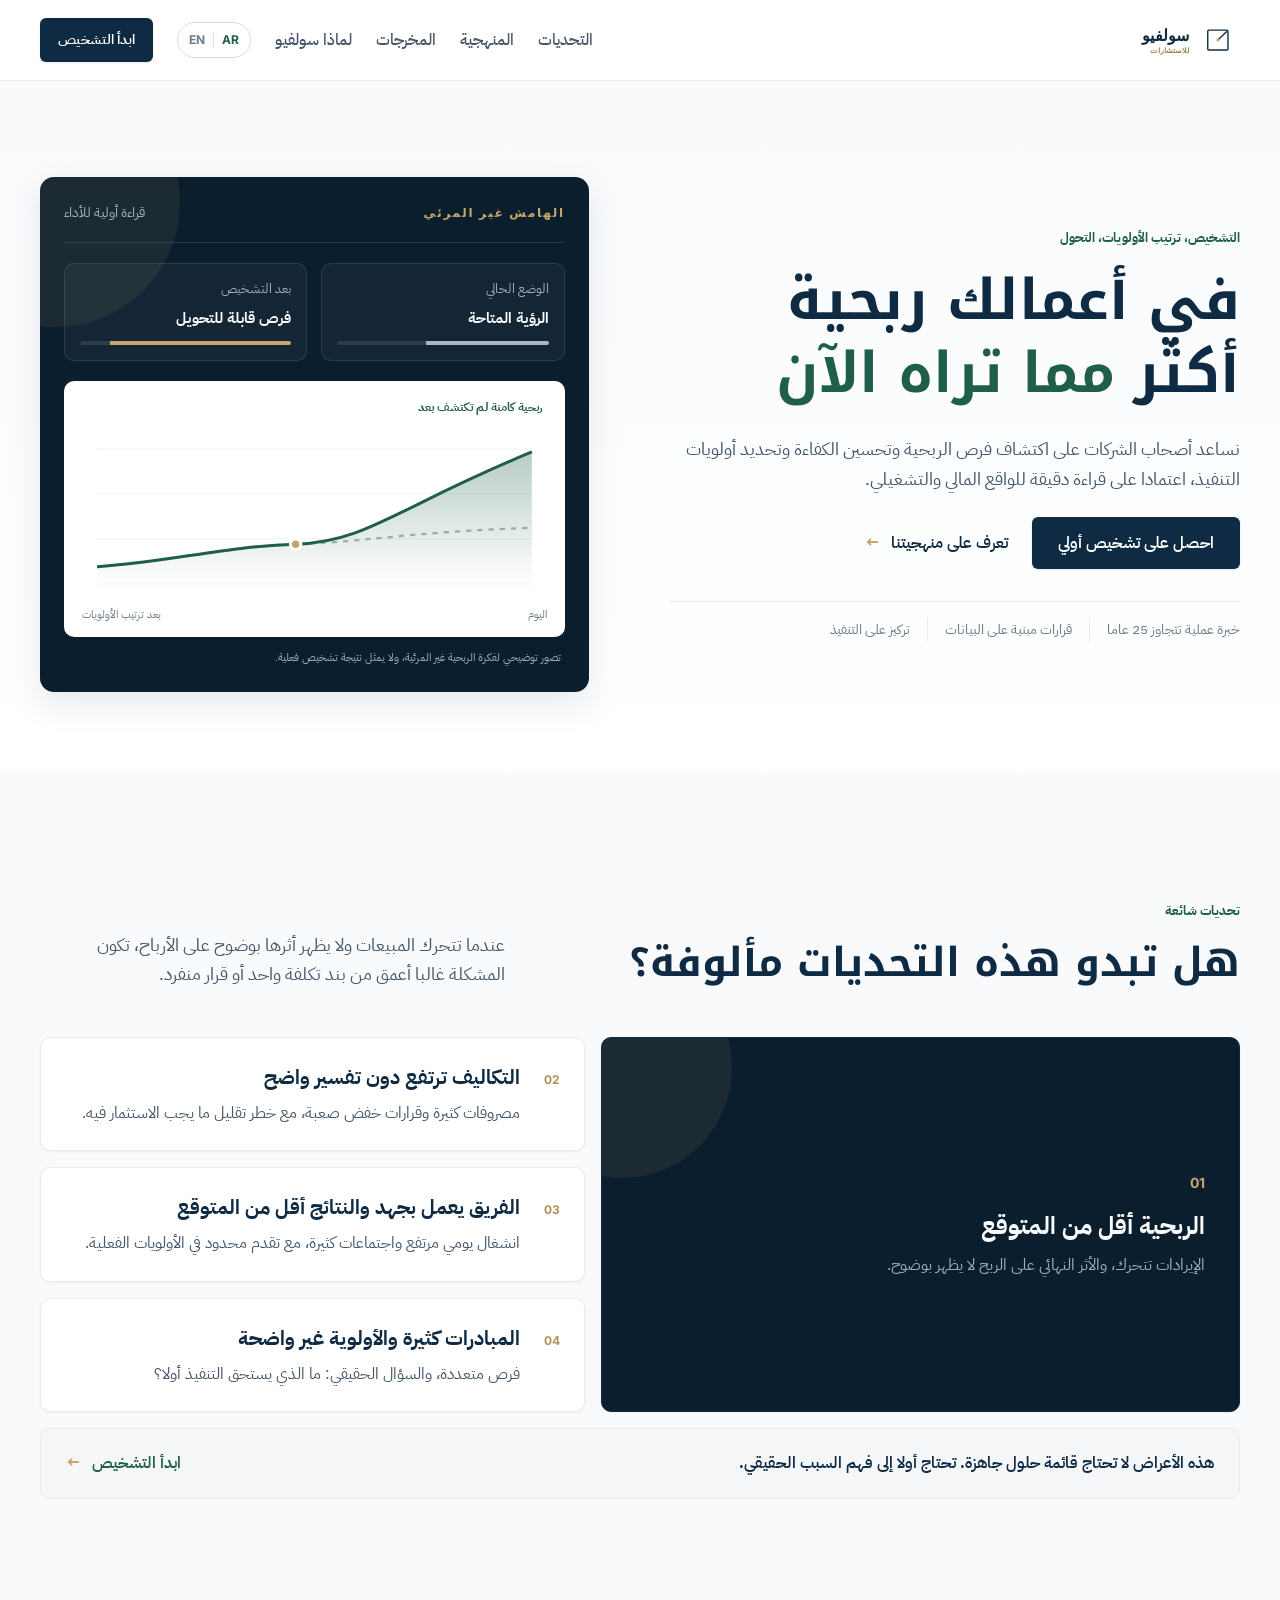
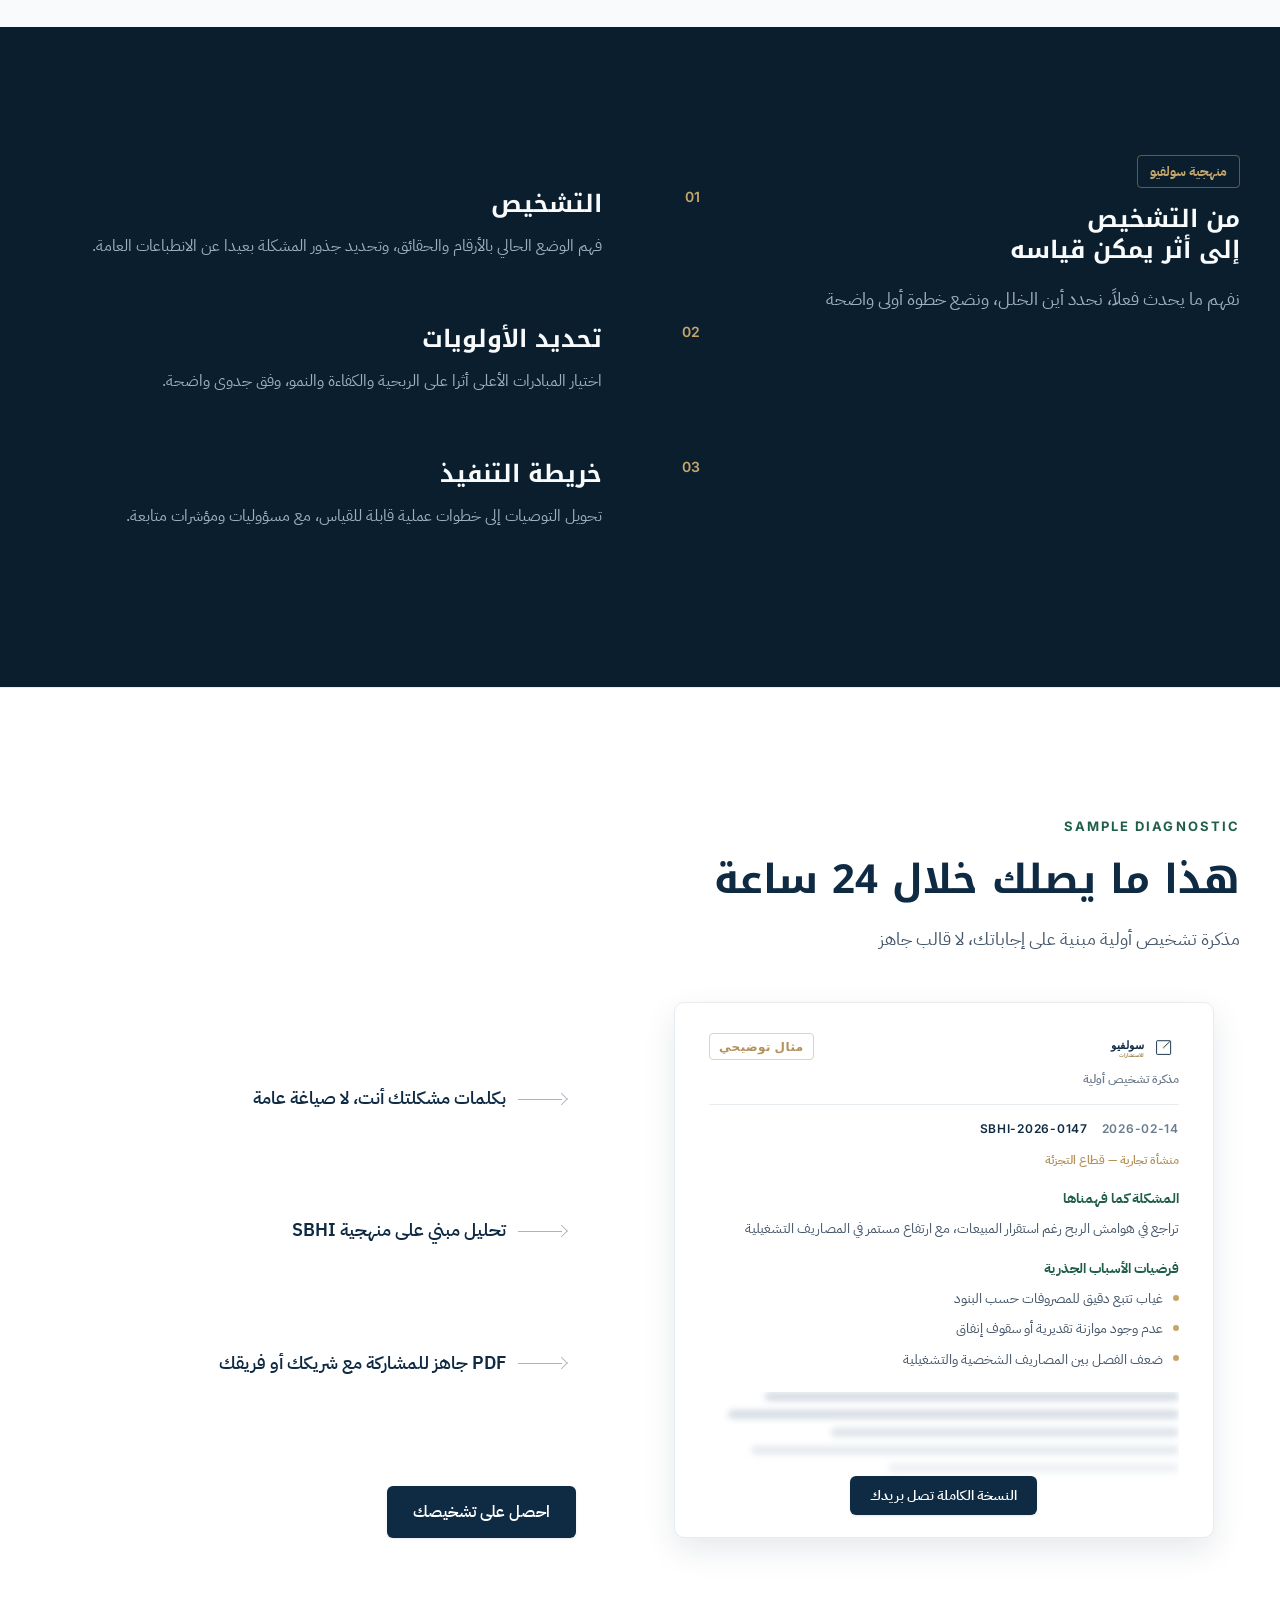
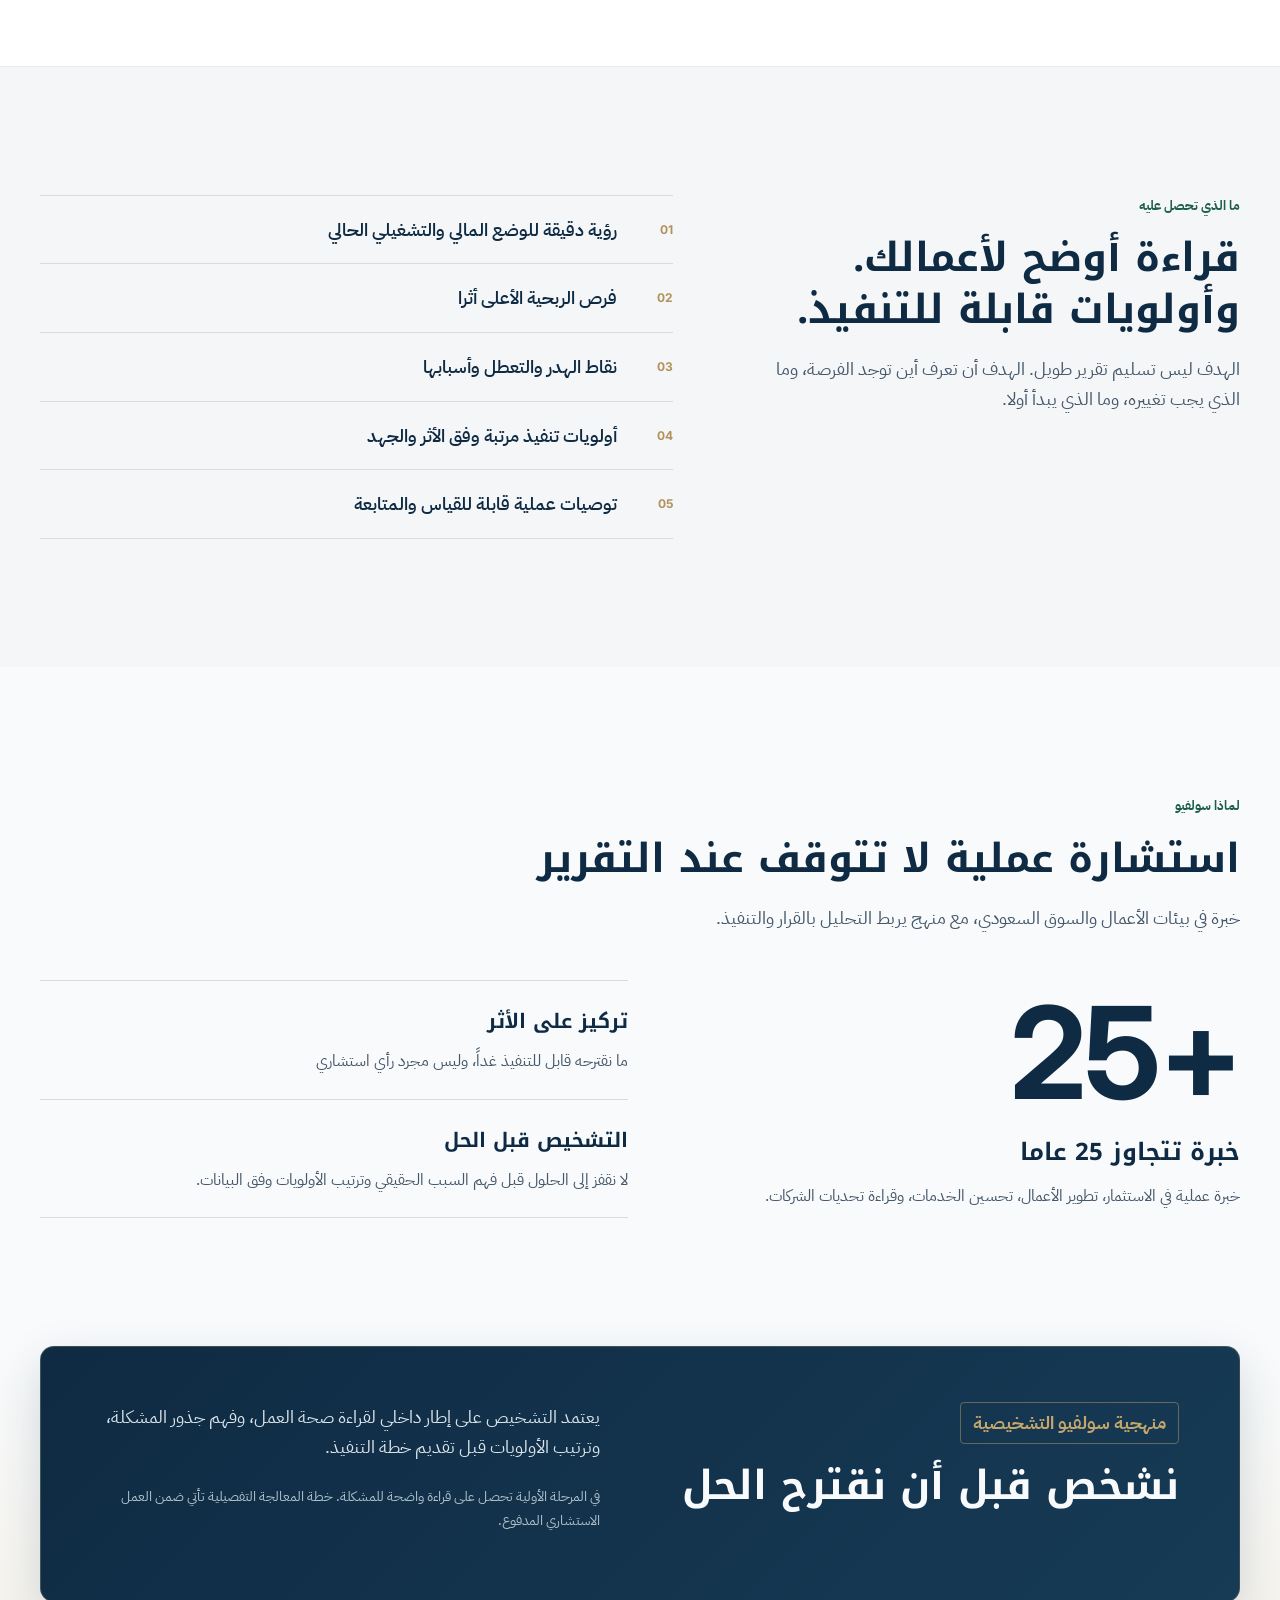
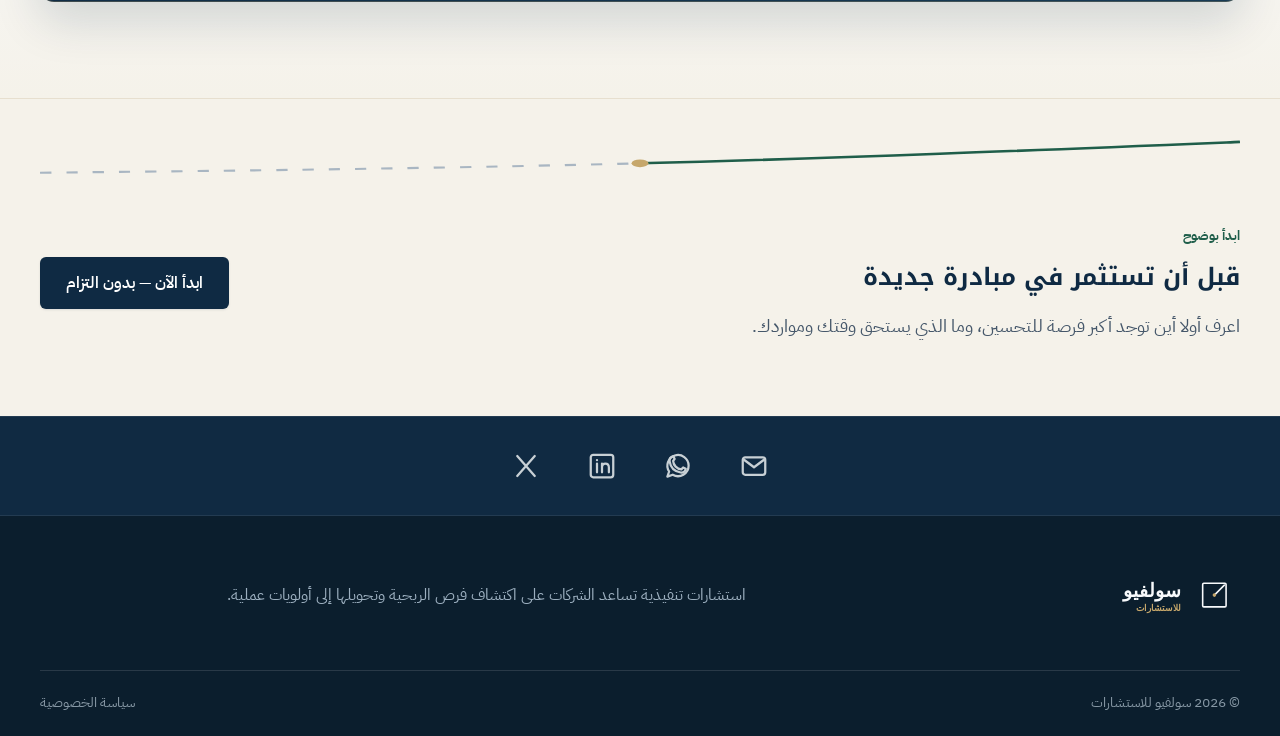
==== commit 39a4b998: "feat: add diagnostic memo preview section" ====
--- a/index.html
+++ b/index.html
@@ -113,29 +113,42 @@
           <p data-i18n="sampleLead">مذكرة تشخيص أولية مبنية على إجاباتك، لا قالب جاهز</p>
         </div>
         <div class="sample-grid">
-          <div class="pdf-mock" role="img" aria-label="معاينة لمذكرة التشخيص الأولية" data-i18n-aria="sampleMockLabel">
+          <figure class="pdf-mock" aria-label="معاينة لمذكرة التشخيص الأولية" data-i18n-aria="sampleMockLabel">
             <div class="pdf-head">
-              <img class="logo logo-ar" src="assets/logos/solvyoo-horizontal-ar.svg" alt="">
-              <img class="logo logo-en" src="assets/logos/solvyoo-horizontal.svg" alt="">
-              <span class="pdf-case">CASE ID: SLV-2026-0147</span>
-            </div>
-            <div class="pdf-meta" data-i18n="mockCompany">منشأة تجارية — قطاع التجزئة</div>
-            <h4 data-i18n="mockProblemTitle">المشكلة كما فهمناها</h4>
-            <p data-i18n="mockProblemText">تراجع في هوامش الربح رغم استقرار المبيعات، مع ارتفاع مستمر في المصاريف التشغيلية</p>
-            <h4 data-i18n="mockCausesTitle">فرضيات الأسباب الجذرية</h4>
-            <ul>
-              <li data-i18n="mockCause1">غياب تتبع دقيق للمصروفات حسب البنود</li>
-              <li data-i18n="mockCause2">عدم وجود موازنة تقديرية أو سقوف إنفاق</li>
-              <li data-i18n="mockCause3">ضعف الفصل بين المصاريف الشخصية والتشغيلية</li>
-            </ul>
+              <div class="pdf-brand">
+                <img class="logo logo-ar" src="assets/logos/solvyoo-horizontal-ar.svg" alt="سولفيو للاستشارات">
+                <img class="logo logo-en" src="assets/logos/solvyoo-horizontal.svg" alt="Solvyoo Advisory">
+                <span class="pdf-kicker" data-i18n="memoKicker">مذكرة تشخيص أولية</span>
+              </div>
+              <span class="pdf-illus" data-i18n="illustrative">مثال توضيحي</span>
+            </div>
+            <div class="pdf-meta-row">
+              <span class="pdf-case">SBHI-2026-0147</span>
+              <span class="pdf-date">2026-02-14</span>
+            </div>
+            <div class="pdf-company" data-i18n="mockCompany">منشأة تجارية — قطاع التجزئة</div>
+            <div class="pdf-block">
+              <h4 data-i18n="mockProblemTitle">المشكلة كما فهمناها</h4>
+              <p data-i18n="mockProblemText">تراجع في هوامش الربح رغم استقرار المبيعات، مع ارتفاع مستمر في المصاريف التشغيلية</p>
+            </div>
+            <div class="pdf-block">
+              <h4 data-i18n="mockCausesTitle">فرضيات الأسباب الجذرية</h4>
+              <ul>
+                <li data-i18n="mockCause1">غياب تتبع دقيق للمصروفات حسب البنود</li>
+                <li data-i18n="mockCause2">عدم وجود موازنة تقديرية أو سقوف إنفاق</li>
+                <li data-i18n="mockCause3">ضعف الفصل بين المصاريف الشخصية والتشغيلية</li>
+              </ul>
+            </div>
             <div class="pdf-blur" aria-hidden="true">
               <i style="width:88%"></i><i style="width:96%"></i><i style="width:74%"></i><i style="width:91%"></i><i style="width:62%"></i>
             </div>
             <span class="pdf-badge" data-i18n="mockBadge">النسخة الكاملة تصل بريدك</span>
-          </div>
+          </figure>
           <div class="sample-side">
             <ul class="sample-notes">
-              <li data-i18n="ann3">PDF جاهز للمشاركة مع شريكك أو فريقك</li>
+              <li class="note"><span data-i18n="ann1">بكلمات مشكلتك أنت، لا صياغة عامة</span></li>
+              <li class="note"><span data-i18n="ann2">تحليل مبني على منهجية SBHI</span></li>
+              <li class="note"><span data-i18n="ann3">PDF جاهز للمشاركة مع شريكك أو فريقك</span></li>
             </ul>
             <a class="btn" href="https://solvyoo.com/start/" data-i18n="sampleCta">احصل على تشخيصك</a>
           </div>
--- a/styles.css
+++ b/styles.css
@@ -57,29 +57,39 @@
 /* Sample diagnostic memo section */
 .sample{background:var(--surface-card);border-block:1px solid var(--border-hairline)}
 .eyebrow.en,html[lang="ar"] .eyebrow.en{font-family:var(--font-en);letter-spacing:var(--ls-eyebrow);direction:ltr}
-.sample-grid{display:grid;grid-template-columns:1.05fr .95fr;gap:80px;align-items:center;margin-top:var(--space-6)}
-.pdf-mock{position:relative;width:100%;max-width:520px;justify-self:center;background:var(--surface-card);border:1px solid var(--border-hairline);border-radius:var(--radius-lg);box-shadow:var(--shadow-lg);padding:34px 36px 30px}
-.pdf-head{display:flex;align-items:center;justify-content:space-between;gap:16px;padding-bottom:16px;border-bottom:1px solid var(--border-hairline)}
-.pdf-head img{width:112px;height:auto}
-.pdf-case{font-family:var(--font-en);font-size:var(--text-xs);font-weight:var(--fw-semibold);letter-spacing:.08em;color:var(--text-muted);direction:ltr}
-.pdf-meta{margin-top:16px;font-size:var(--text-xs);font-weight:var(--fw-semibold);color:var(--accent-text)}
-.pdf-mock h4{margin:18px 0 6px;font-size:var(--text-sm);font-weight:var(--fw-bold);color:var(--growth)}
+.sample-grid{position:relative;display:grid;grid-template-columns:1.05fr .95fr;gap:72px;align-items:center;margin-top:var(--space-6)}
+/* Memo — paper document (not an app window): no chrome, dots, gradient, glow or glass */
+.pdf-mock{margin:0;position:relative;width:100%;max-width:540px;justify-self:center;background:var(--surface-card);border:1px solid var(--border-hairline);border-radius:var(--radius-lg);box-shadow:var(--shadow-lg);padding:30px 34px}
+.pdf-head{display:flex;align-items:flex-start;justify-content:space-between;gap:16px;padding-bottom:14px;border-bottom:1px solid var(--border-hairline)}
+.pdf-brand{display:flex;flex-direction:column;gap:8px}
+.pdf-head img{width:132px;height:auto}
+.pdf-kicker{font-size:var(--text-xs);font-weight:var(--fw-semibold);color:var(--text-muted)}
+.pdf-illus{flex:0 0 auto;font-family:var(--font-en);font-size:var(--text-xs);font-weight:var(--fw-semibold);letter-spacing:.04em;color:var(--accent-text);border:1px solid var(--gold-300);border-radius:var(--radius-sm);padding:3px 9px}
+.pdf-meta-row{display:flex;gap:14px;margin-top:14px;font-family:var(--font-en);font-size:var(--text-xs);font-weight:var(--fw-semibold);letter-spacing:.06em;color:var(--text-muted);direction:ltr}
+[dir="rtl"] .pdf-meta-row{justify-content:flex-end}
+.pdf-case{color:var(--text-strong)}
+.pdf-company{margin-top:12px;font-size:var(--text-xs);font-weight:var(--fw-semibold);color:var(--accent-text)}
+.pdf-block{margin-top:16px}
+.pdf-mock h4{margin:0 0 6px;font-size:var(--text-sm);font-weight:var(--fw-bold);color:var(--growth)}
 .pdf-mock p{margin:0;font-size:var(--text-sm);color:var(--text-body);line-height:var(--lh-relaxed)}
 .pdf-mock ul{list-style:none;margin:0;padding:0}
 .pdf-mock li{position:relative;padding-inline-start:16px;margin-top:5px;font-size:var(--text-sm);color:var(--text-body);line-height:var(--lh-relaxed)}
-.pdf-mock li:before{content:"";position:absolute;inset-inline-start:0;top:.55em;width:6px;height:6px;border-radius:50%;background:var(--accent)}
-.pdf-blur{margin-top:22px;display:grid;gap:10px;filter:blur(4px);-webkit-mask-image:linear-gradient(180deg,#000 25%,transparent 100%);mask-image:linear-gradient(180deg,#000 25%,transparent 100%)}
-.pdf-blur i{display:block;height:10px;border-radius:99px;background:var(--grey-300)}
-.pdf-badge{position:absolute;bottom:24px;inset-inline:0;margin-inline:auto;width:max-content;max-width:calc(100% - 40px);padding:9px 20px;border-radius:999px;background:var(--navy-800);color:var(--white);font-size:var(--text-sm);font-weight:var(--fw-semibold);box-shadow:var(--shadow-sm);text-align:center}
-.sample-notes{list-style:none;margin:0;padding:0;align-self:center}
-.sample-notes li{position:relative;padding-inline-start:74px;font-size:var(--text-lg);font-weight:var(--fw-semibold);color:var(--text-strong);line-height:var(--lh-snug)}
-.sample-notes li:after{content:"";position:absolute;top:50%;inset-inline-start:10px;width:46px;height:1px;background:var(--accent)}
-.sample-notes li:before{content:"";position:absolute;top:50%;inset-inline-start:8px;width:7px;height:7px;border-top:1.5px solid var(--accent);border-right:1.5px solid var(--accent)}
-[dir="rtl"] .sample-notes li:before{transform:translateY(-50%) rotate(45deg)}
-[dir="ltr"] .sample-notes li:before{transform:translateY(-50%) rotate(-135deg)}
-.sample-side{display:flex;flex-direction:column;align-items:flex-start;gap:30px;align-self:center}
-@media(max-width:980px){.sample-grid{grid-template-columns:1fr;gap:44px}.sample-notes li{padding-inline-start:0}.sample-notes li:before,.sample-notes li:after{display:none}}
-@media(max-width:620px){.pdf-mock{padding:24px 20px 26px}.pdf-head img{width:94px}.pdf-badge{bottom:20px}.sample-notes li{font-size:17px;padding:18px 0}}
+.pdf-mock li:before{content:"";position:absolute;inset-inline-start:0;top:.62em;width:6px;height:6px;border-radius:50%;background:var(--accent)}
+/* clear the cut: blur affects decorative lower bars only; all real text above stays fully readable */
+.pdf-blur{margin-top:20px;padding-bottom:34px;display:grid;gap:9px;filter:blur(3px);-webkit-mask-image:linear-gradient(180deg,var(--ink) 18%,transparent 100%);mask-image:linear-gradient(180deg,var(--ink) 18%,transparent 100%)}
+.pdf-blur i{display:block;height:9px;border-radius:99px;background:var(--grey-300)}
+.pdf-badge{position:absolute;bottom:22px;inset-inline:0;margin-inline:auto;width:max-content;max-width:calc(100% - 40px);padding:8px 20px;border-radius:var(--radius-md);background:var(--navy-800);color:var(--white);font-size:var(--text-sm);font-weight:var(--fw-semibold);box-shadow:var(--shadow-sm);text-align:center}
+/* Annotations — side column, each with a thin lead line + tick toward the memo (memo sits inline-start of this column) */
+.sample-side{display:flex;flex-direction:column;justify-content:center;gap:26px;align-self:stretch}
+.sample-side .btn{align-self:flex-start}
+.sample-notes{list-style:none;margin:0;padding:0;display:flex;flex-direction:column;justify-content:space-evenly;flex:1;gap:24px}
+.sample-notes .note{position:relative;padding-inline-start:70px;font-size:var(--text-lg);font-weight:var(--fw-semibold);color:var(--text-strong);line-height:var(--lh-snug)}
+.sample-notes .note:after{content:"";position:absolute;top:50%;inset-inline-start:14px;width:44px;height:1px;background:var(--border-strong)}
+.sample-notes .note:before{content:"";position:absolute;top:50%;inset-inline-start:10px;width:8px;height:8px;border-top:1.5px solid var(--border-strong);border-right:1.5px solid var(--border-strong)}
+[dir="rtl"] .sample-notes .note:before{transform:translateY(-50%) rotate(45deg)}
+[dir="ltr"] .sample-notes .note:before{transform:translateY(-50%) rotate(-135deg)}
+@media(max-width:980px){.sample-grid{grid-template-columns:1fr;gap:40px}.sample-side{align-self:stretch}.sample-notes{justify-content:flex-start;gap:16px}.sample-notes .note{padding-inline-start:22px}.sample-notes .note:after{display:none}.sample-notes .note:before{inset-inline-start:2px}}
+@media(max-width:620px){.pdf-mock{padding:24px 20px}.pdf-head img{width:118px}.pdf-badge{bottom:18px}.sample-notes .note{font-size:17px}}
 
 /* ============================================================
    Redesign pass — rhythm breakers (R1–R7)
@@ -142,5 +152,4 @@
   .challenge-grid article.challenge-featured{grid-column:auto;padding:30px 24px}
   .why-stat .stat-num{font-size:72px}
   .sample-side{gap:22px}
-  .sample-side .btn{width:100%}
 }
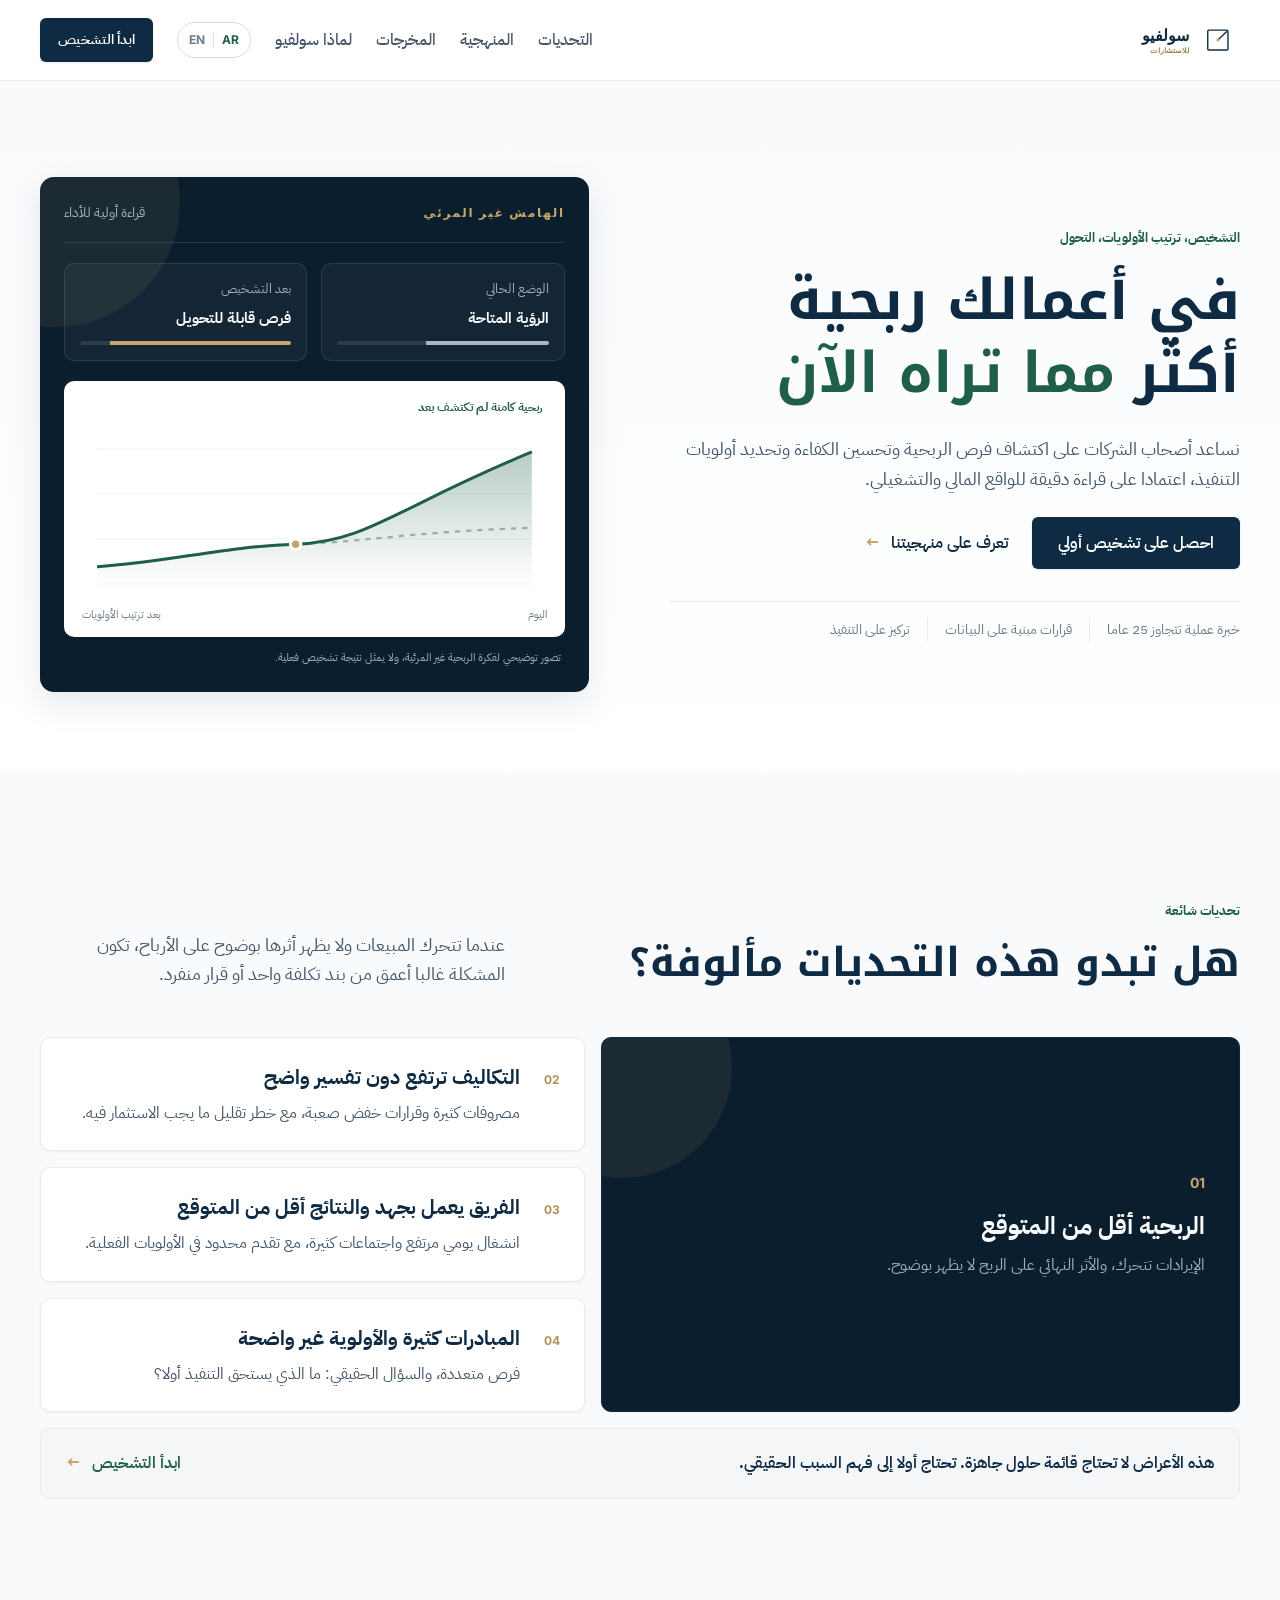
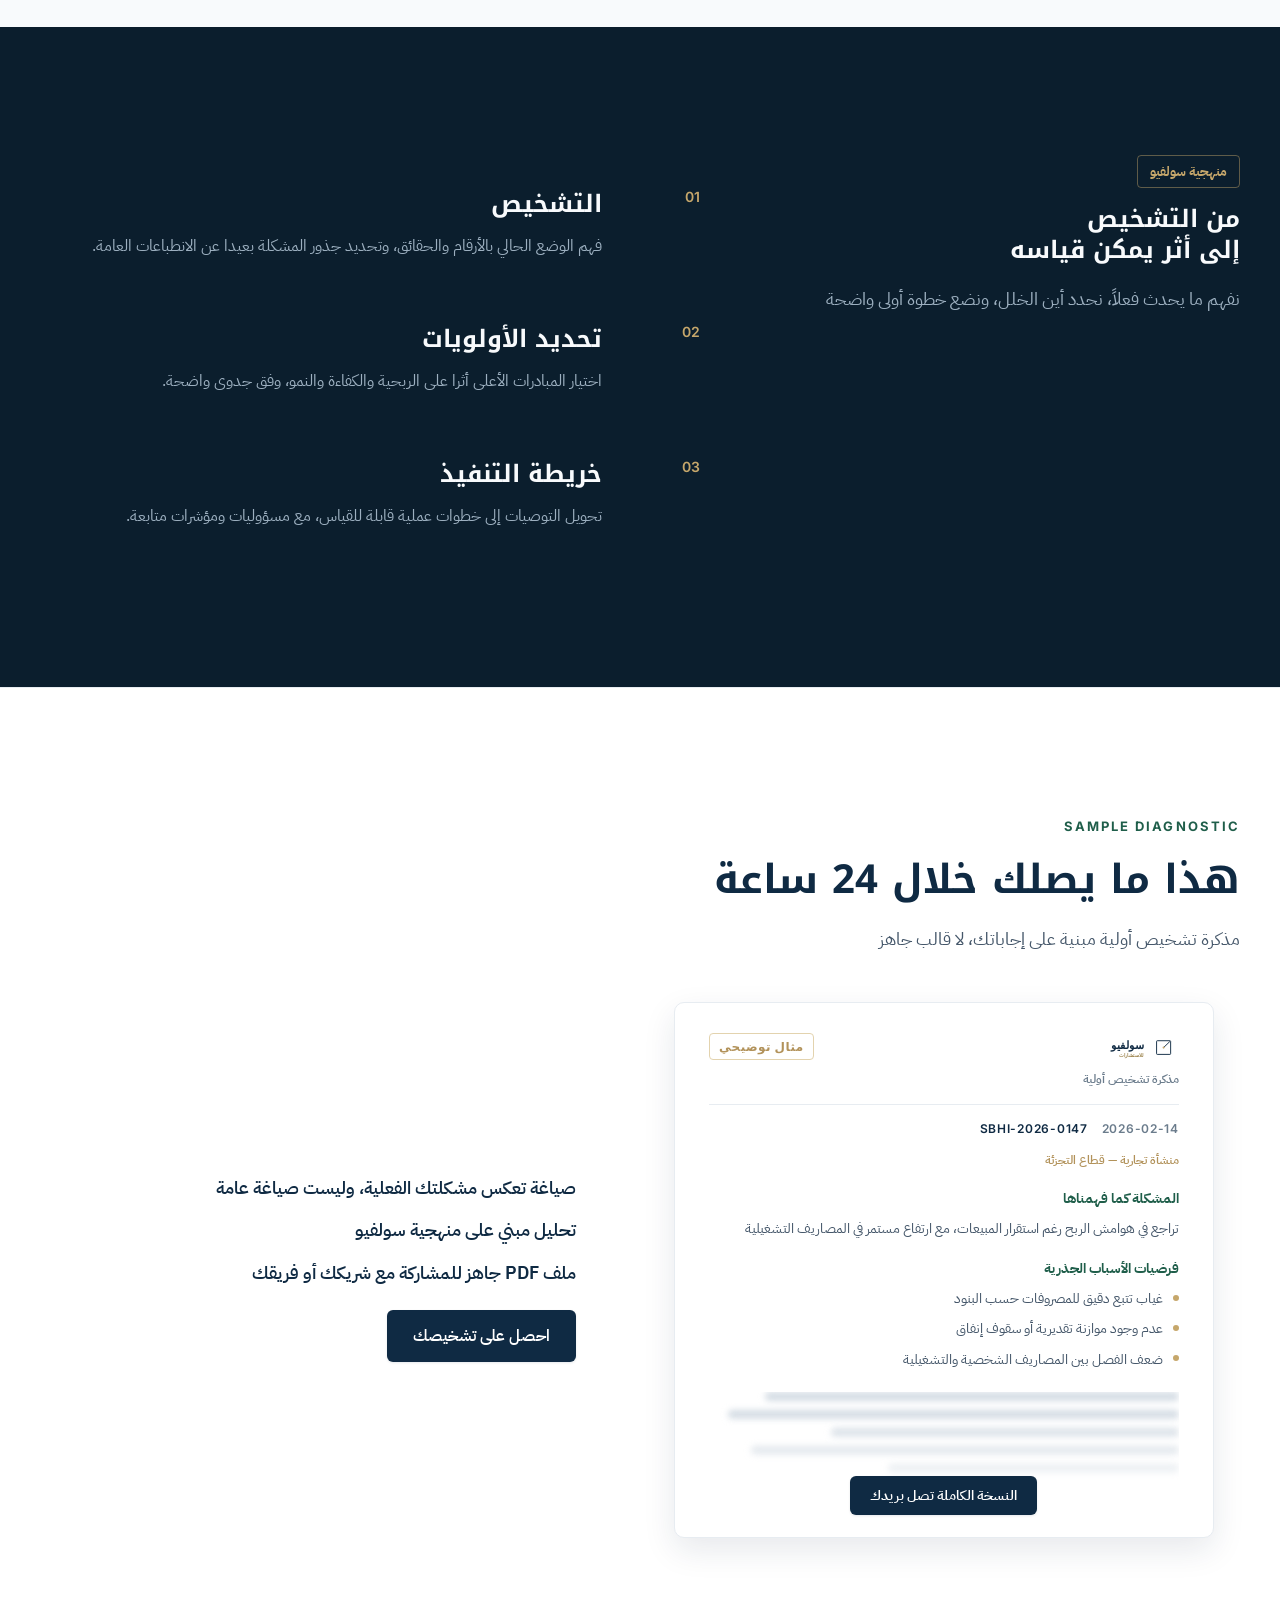
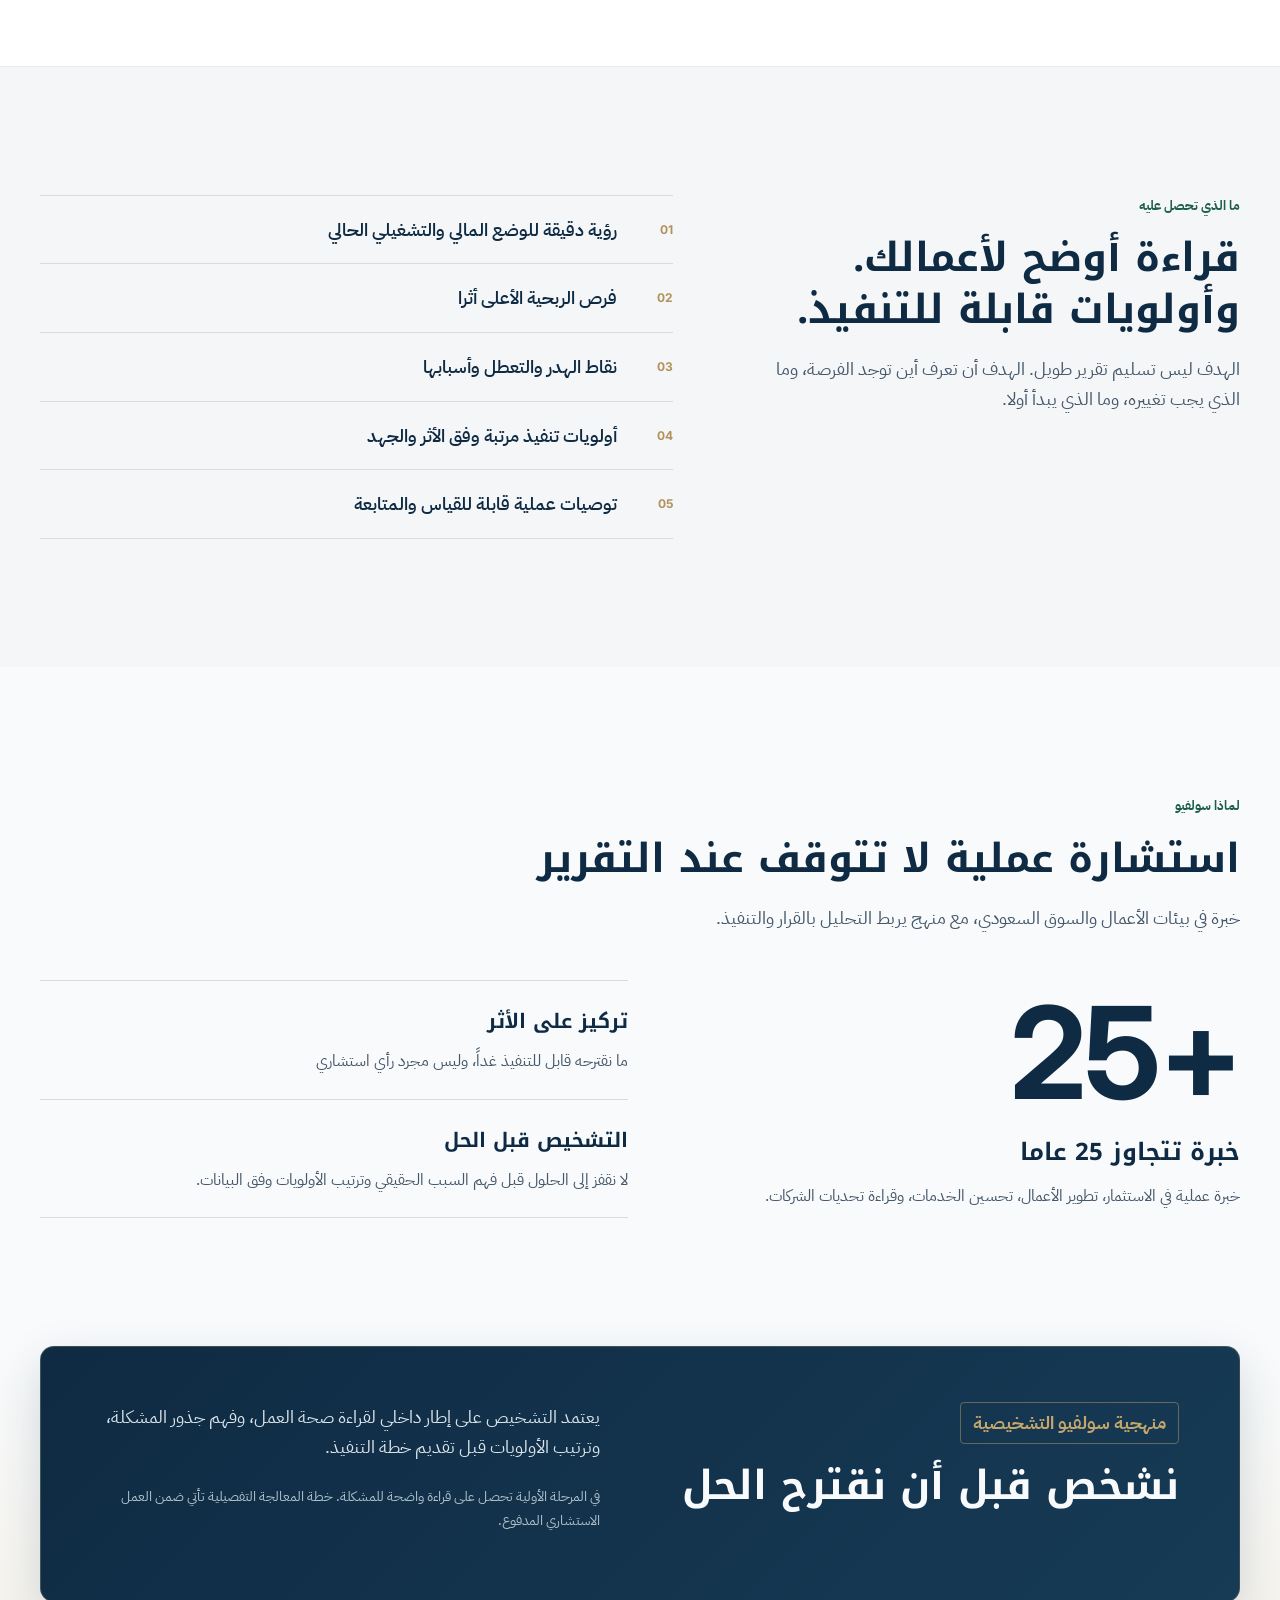
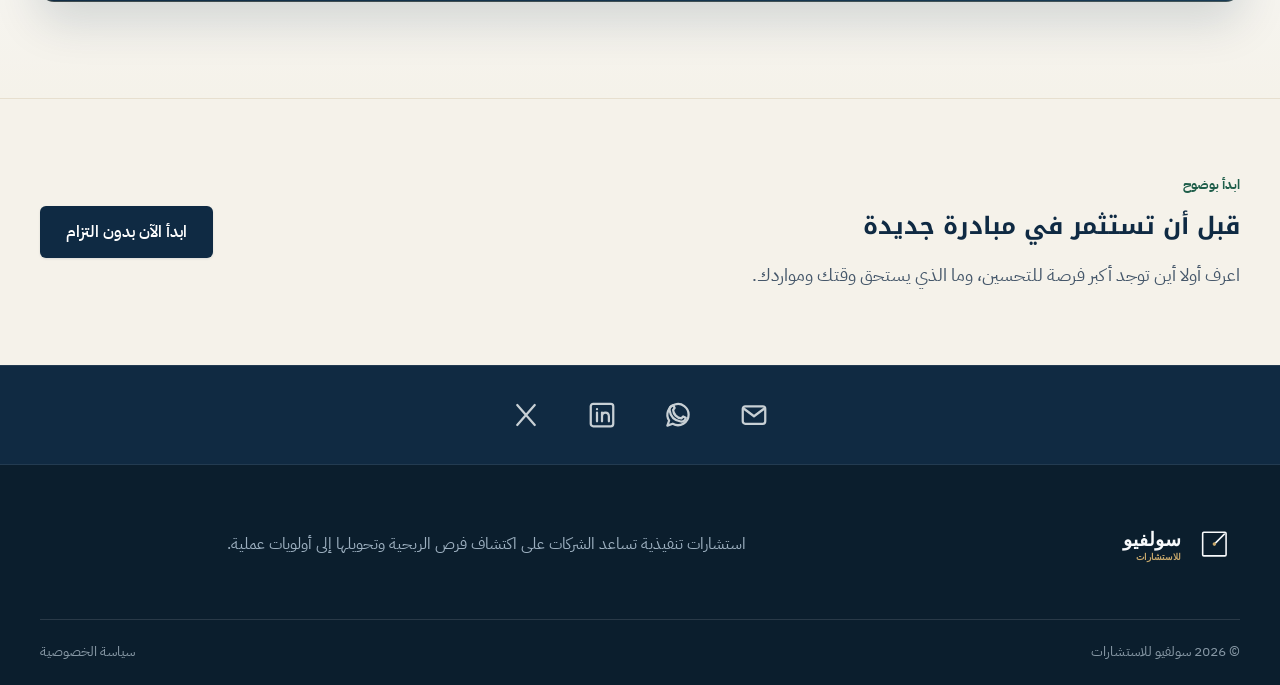
==== commit e7eece4b: "fix: refine diagnostic annotations and final CTA" ====
--- a/index.html
+++ b/index.html
@@ -146,9 +146,9 @@
           </figure>
           <div class="sample-side">
             <ul class="sample-notes">
-              <li class="note"><span data-i18n="ann1">بكلمات مشكلتك أنت، لا صياغة عامة</span></li>
-              <li class="note"><span data-i18n="ann2">تحليل مبني على منهجية SBHI</span></li>
-              <li class="note"><span data-i18n="ann3">PDF جاهز للمشاركة مع شريكك أو فريقك</span></li>
+              <li class="note"><span data-i18n="ann1">صياغة تعكس مشكلتك الفعلية، وليست صياغة عامة</span></li>
+              <li class="note"><span data-i18n="ann2">تحليل مبني على منهجية سولفيو</span></li>
+              <li class="note"><span data-i18n="ann3">ملف PDF جاهز للمشاركة مع شريكك أو فريقك</span></li>
             </ul>
             <a class="btn" href="https://solvyoo.com/start/" data-i18n="sampleCta">احصل على تشخيصك</a>
           </div>
@@ -194,16 +194,9 @@
     </section>
 
     <section class="final-cta">
-      <div class="growth-divider" aria-hidden="true">
-        <svg viewBox="0 0 640 56" preserveAspectRatio="none">
-          <path class="gd-base" d="M0 44 C140 41, 230 38, 320 33"/>
-          <path class="gd-rise" d="M320 33 C430 27, 540 17, 640 8"/>
-          <circle cx="320" cy="33" r="4.5"/>
-        </svg>
-      </div>
       <div class="container final-grid">
         <div><p class="eyebrow" data-i18n="finalEyebrow">ابدأ بوضوح</p><h2 data-i18n="finalTitle">قبل أن تستثمر في مبادرة جديدة</h2><p data-i18n="finalLead">اعرف أولا أين توجد أكبر فرصة للتحسين، وما الذي يستحق وقتك ومواردك.</p></div>
-        <a class="btn" href="https://solvyoo.com/start/" data-i18n="bookFinal">ابدأ الآن — بدون التزام</a>
+        <a class="btn" href="https://solvyoo.com/start/" data-i18n="bookFinal">ابدأ الآن بدون التزام</a>
       </div>
     </section>
   </main>
--- a/styles.css
+++ b/styles.css
@@ -79,16 +79,12 @@
 .pdf-blur{margin-top:20px;padding-bottom:34px;display:grid;gap:9px;filter:blur(3px);-webkit-mask-image:linear-gradient(180deg,var(--ink) 18%,transparent 100%);mask-image:linear-gradient(180deg,var(--ink) 18%,transparent 100%)}
 .pdf-blur i{display:block;height:9px;border-radius:99px;background:var(--grey-300)}
 .pdf-badge{position:absolute;bottom:22px;inset-inline:0;margin-inline:auto;width:max-content;max-width:calc(100% - 40px);padding:8px 20px;border-radius:var(--radius-md);background:var(--navy-800);color:var(--white);font-size:var(--text-sm);font-weight:var(--fw-semibold);box-shadow:var(--shadow-sm);text-align:center}
-/* Annotations — side column, each with a thin lead line + tick toward the memo (memo sits inline-start of this column) */
-.sample-side{display:flex;flex-direction:column;justify-content:center;gap:26px;align-self:stretch}
+/* Annotations — side column, a cohesive text-only block (no lines or arrows) */
+.sample-side{display:flex;flex-direction:column;justify-content:center;gap:26px;align-self:center}
 .sample-side .btn{align-self:flex-start}
-.sample-notes{list-style:none;margin:0;padding:0;display:flex;flex-direction:column;justify-content:space-evenly;flex:1;gap:24px}
-.sample-notes .note{position:relative;padding-inline-start:70px;font-size:var(--text-lg);font-weight:var(--fw-semibold);color:var(--text-strong);line-height:var(--lh-snug)}
-.sample-notes .note:after{content:"";position:absolute;top:50%;inset-inline-start:14px;width:44px;height:1px;background:var(--border-strong)}
-.sample-notes .note:before{content:"";position:absolute;top:50%;inset-inline-start:10px;width:8px;height:8px;border-top:1.5px solid var(--border-strong);border-right:1.5px solid var(--border-strong)}
-[dir="rtl"] .sample-notes .note:before{transform:translateY(-50%) rotate(45deg)}
-[dir="ltr"] .sample-notes .note:before{transform:translateY(-50%) rotate(-135deg)}
-@media(max-width:980px){.sample-grid{grid-template-columns:1fr;gap:40px}.sample-side{align-self:stretch}.sample-notes{justify-content:flex-start;gap:16px}.sample-notes .note{padding-inline-start:22px}.sample-notes .note:after{display:none}.sample-notes .note:before{inset-inline-start:2px}}
+.sample-notes{list-style:none;margin:0;padding:0;display:flex;flex-direction:column;gap:20px}
+.sample-notes .note{font-size:var(--text-lg);font-weight:var(--fw-semibold);color:var(--text-strong);line-height:var(--lh-snug)}
+@media(max-width:980px){.sample-grid{grid-template-columns:1fr;gap:40px}.sample-side{align-self:stretch}.sample-notes{gap:16px}}
 @media(max-width:620px){.pdf-mock{padding:24px 20px}.pdf-head img{width:118px}.pdf-badge{bottom:18px}.sample-notes .note{font-size:17px}}
 
 /* ============================================================
@@ -118,15 +114,9 @@
 .why-list article{border-top:1px solid var(--border-default);padding:24px 0}
 .why-list article:last-child{border-bottom:1px solid var(--border-default)}
 
-/* R5: growth-line motif — divider before final CTA (steps rely on numbers/spacing/type) */
+/* Method steps rely on numbers/spacing/type (no rail) */
 .steps article{border-top:0}
 .steps article:last-child{border-bottom:0}
-.final-cta{padding-top:36px}
-.growth-divider{width:min(calc(100% - 48px),var(--container-max));margin:0 auto 42px}
-.growth-divider svg{display:block;width:100%;height:48px}
-.gd-base{fill:none;stroke:var(--grey-400);stroke-width:2.5;stroke-dasharray:6 8}
-.gd-rise{fill:none;stroke:var(--emerald-600);stroke-width:3}
-.growth-divider circle{fill:var(--accent)}
 
 /* R2: staggered scroll reveals (motion tokens finally used) */
 @media (prefers-reduced-motion:no-preference){
@@ -146,7 +136,6 @@
 @media(max-width:980px){
   .challenge-grid article.challenge-featured{grid-row:auto;grid-column:1/-1}
   .why-grid{grid-template-columns:1fr;gap:44px}
-  .growth-divider{width:calc(100% - 48px)}
 }
 @media(max-width:620px){
   .challenge-grid article.challenge-featured{grid-column:auto;padding:30px 24px}
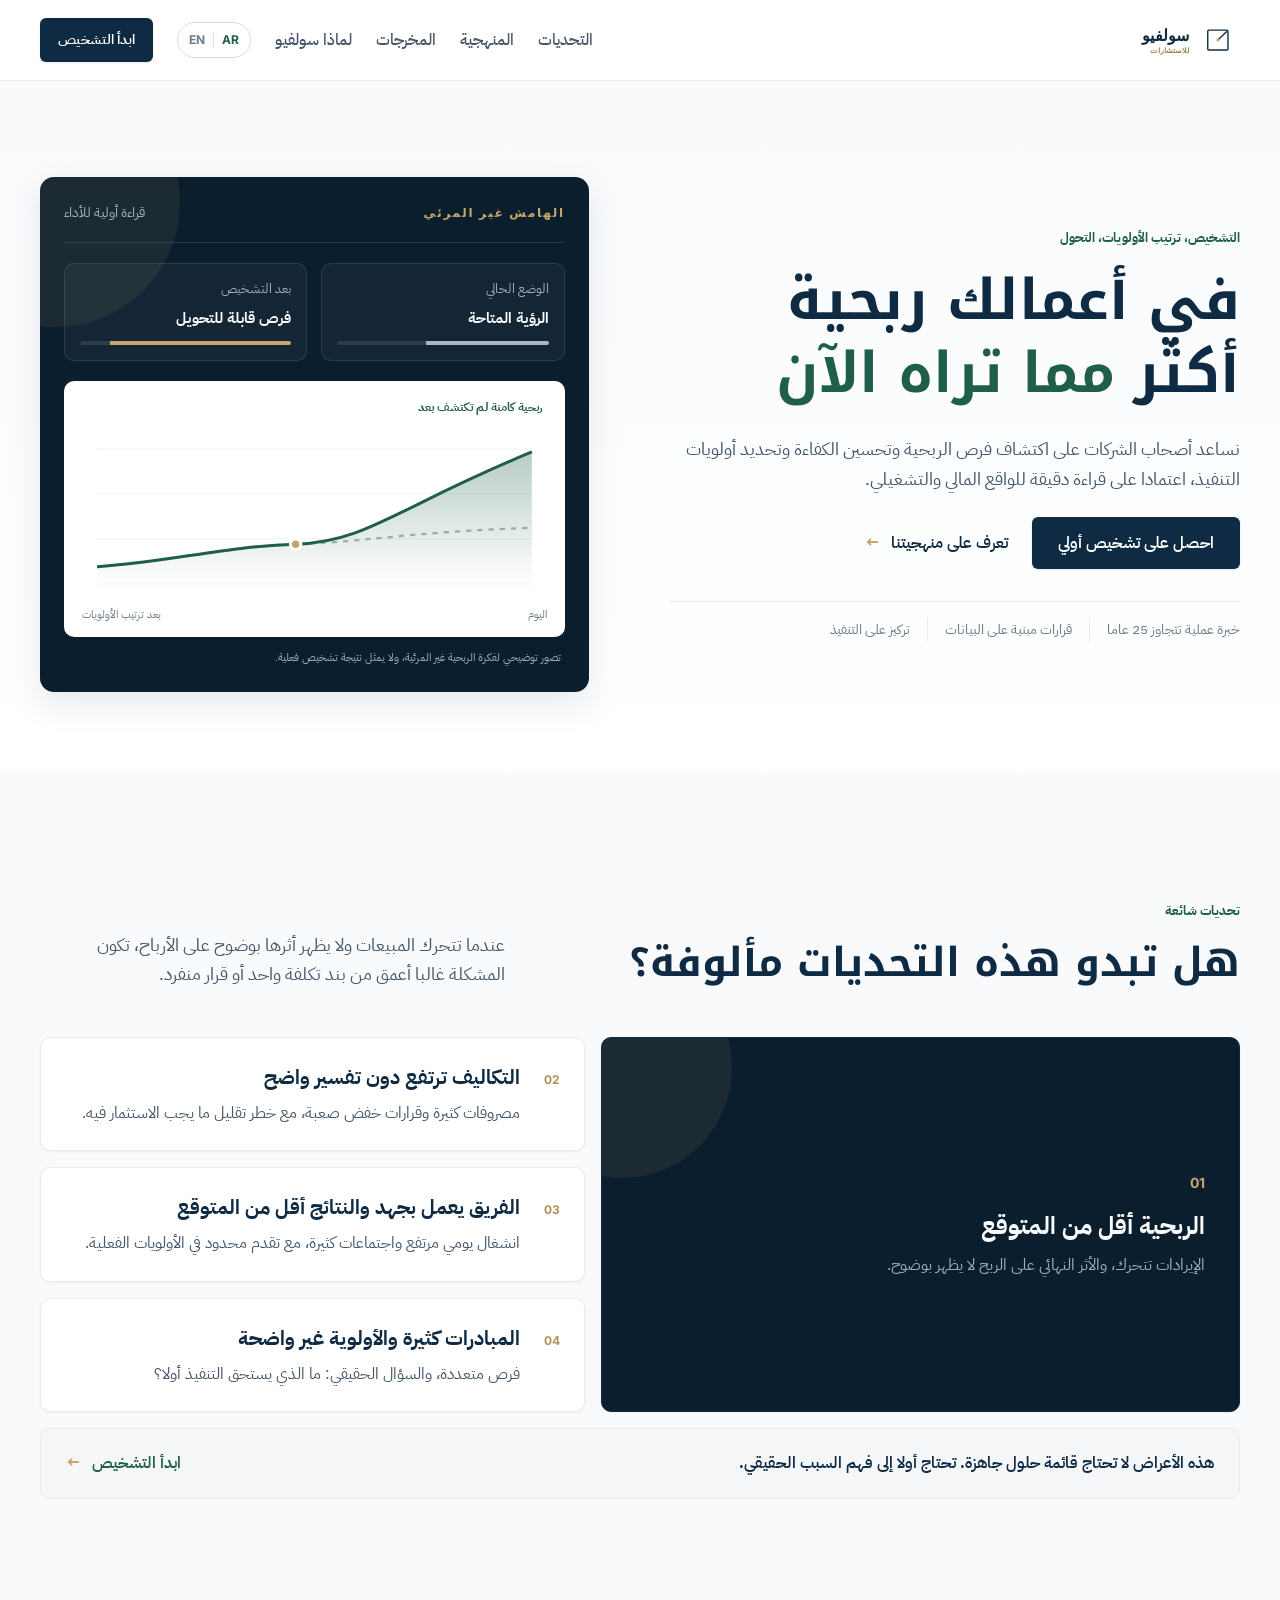
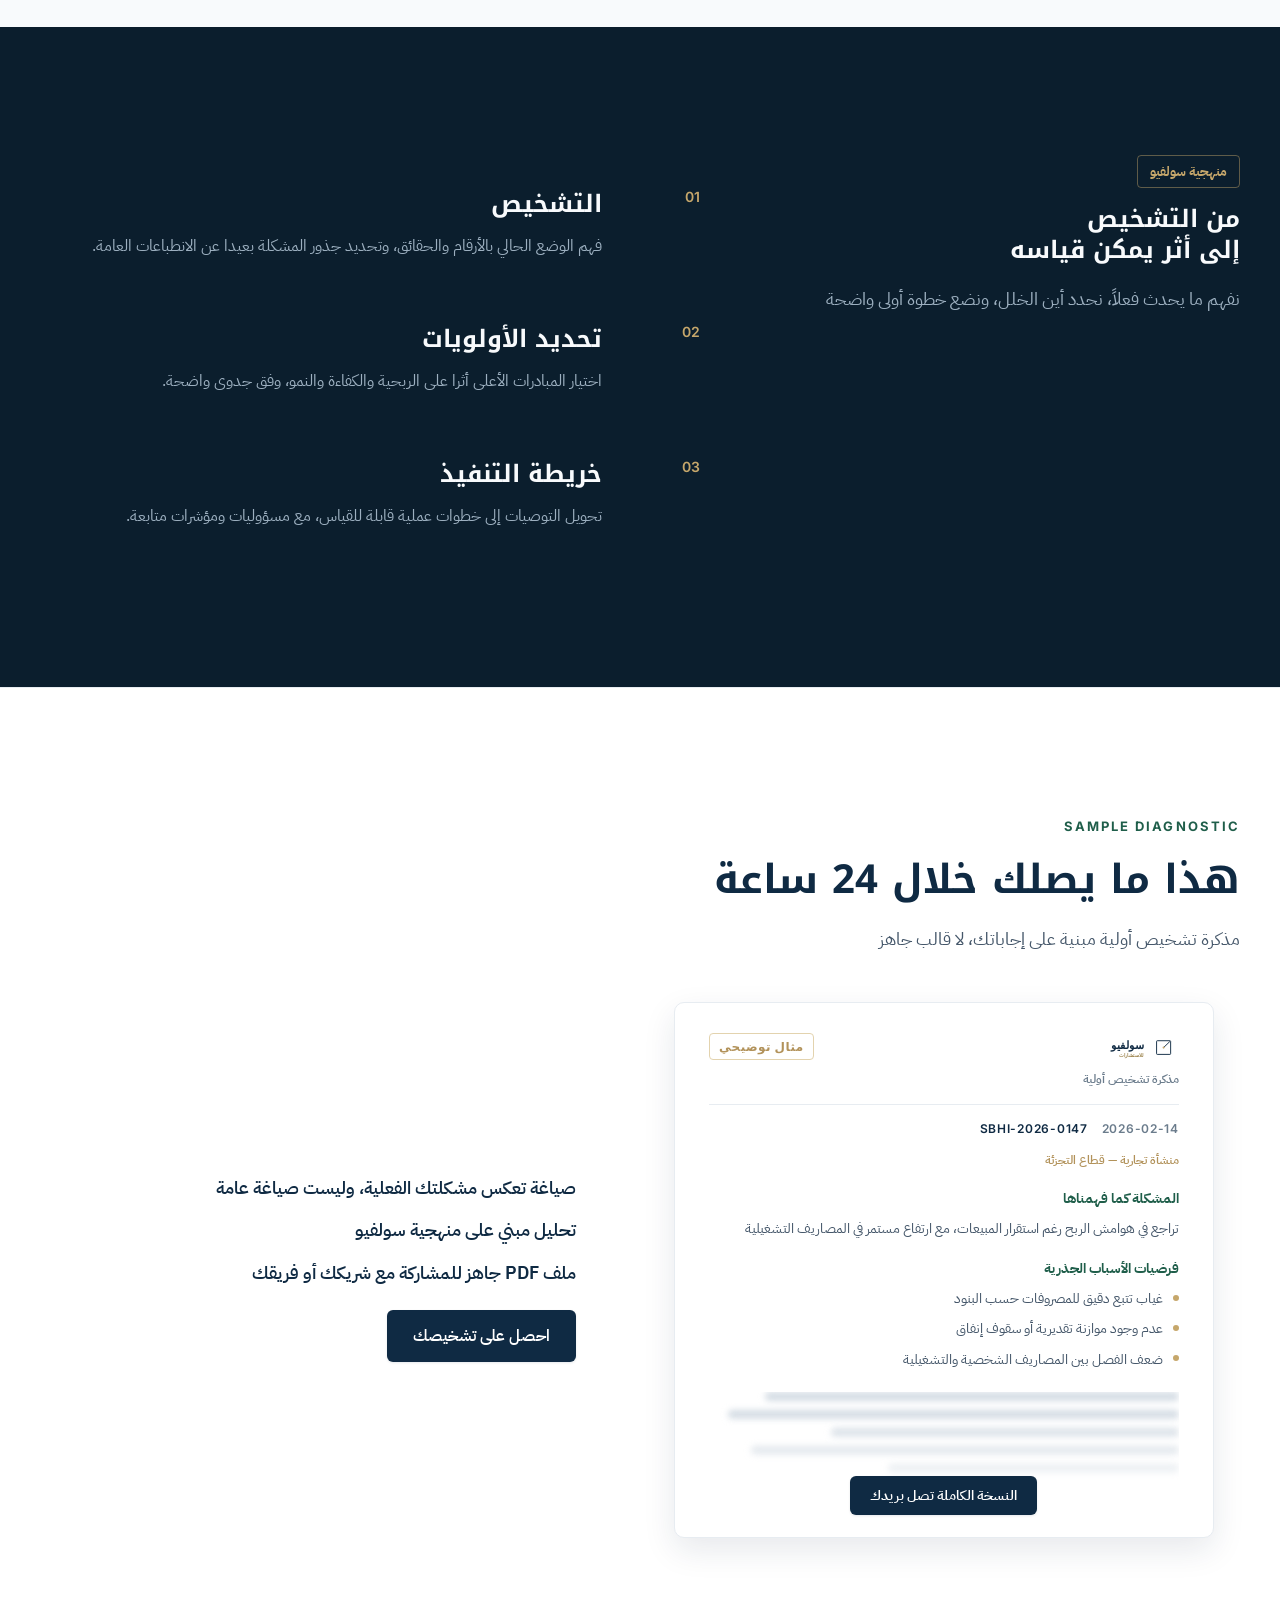
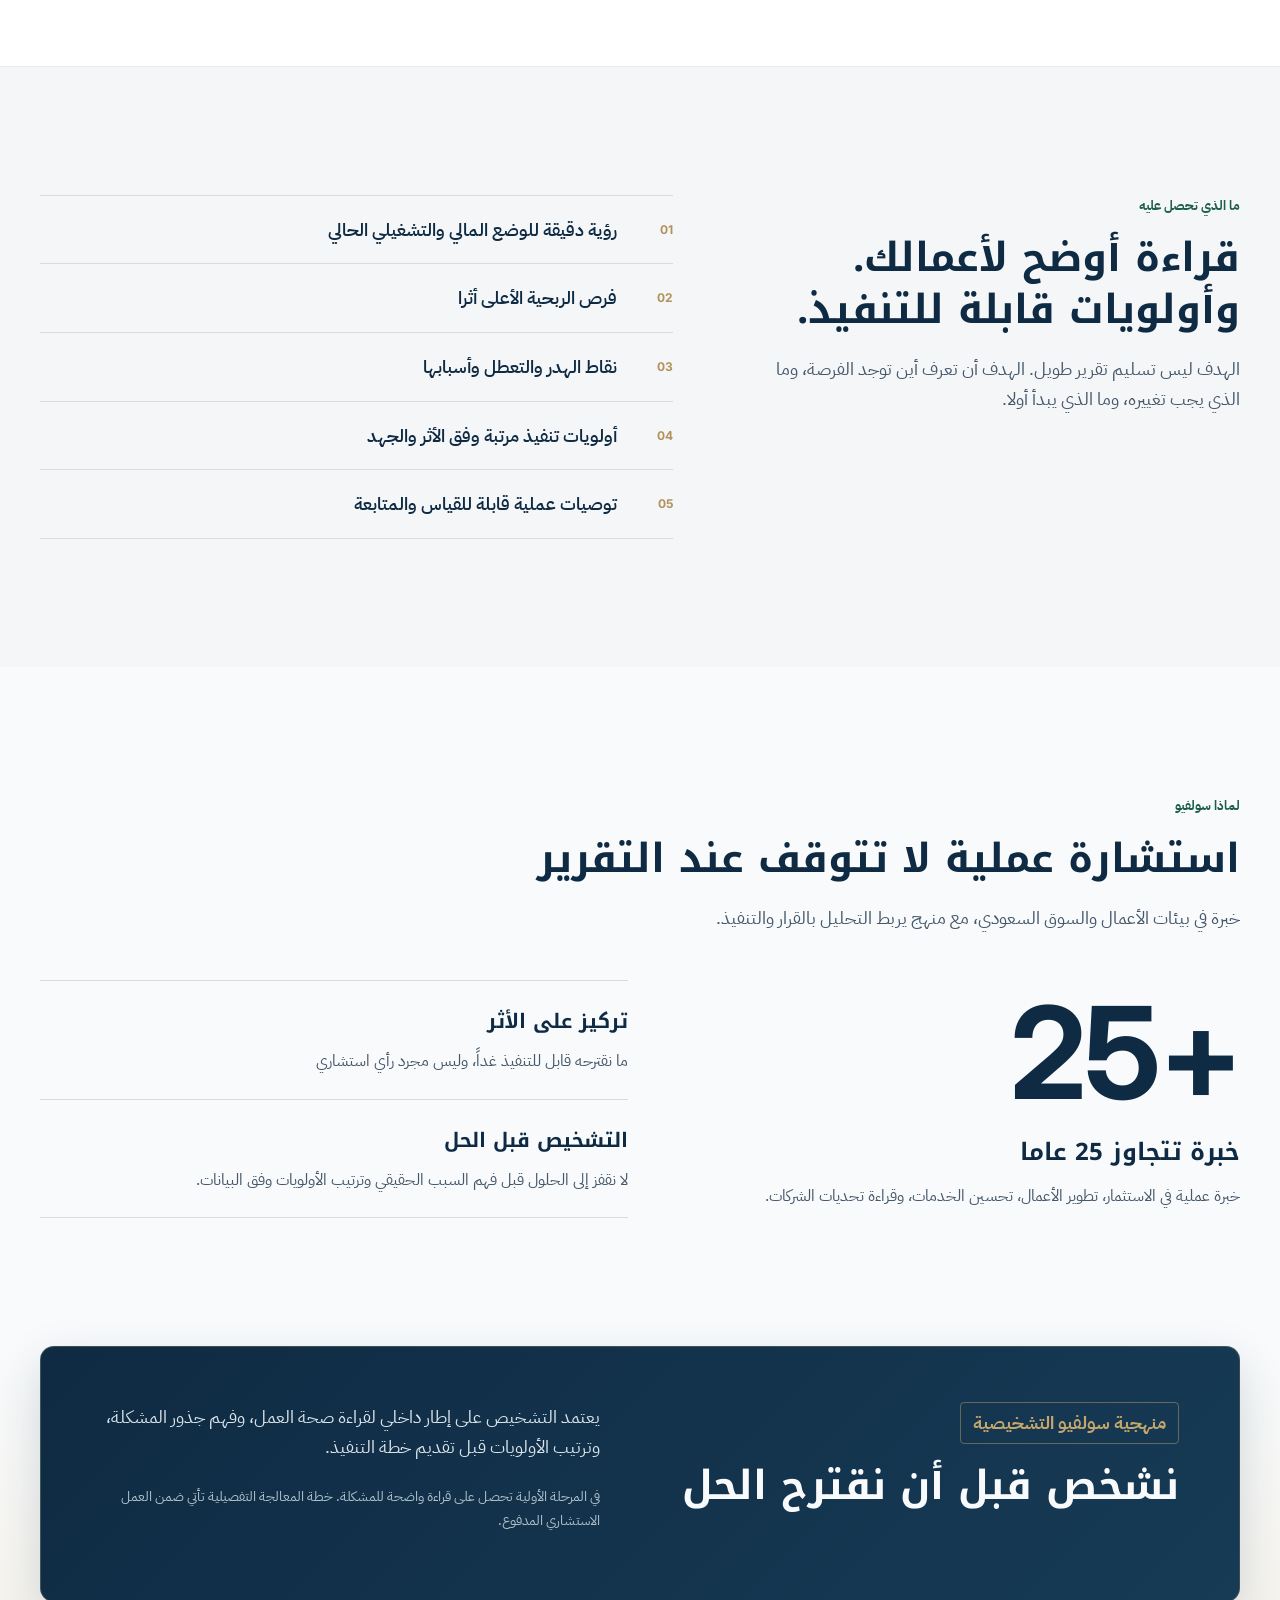
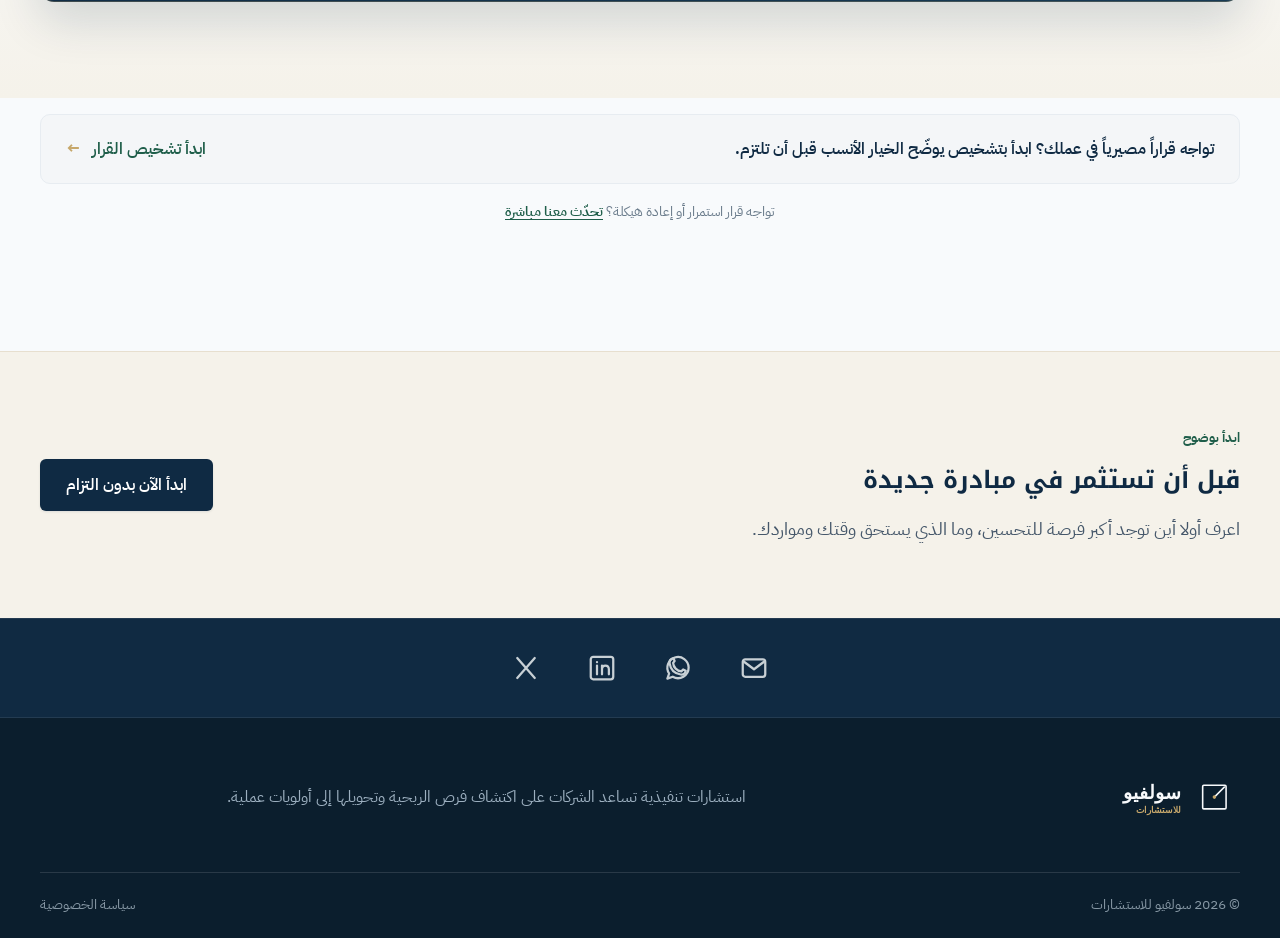
==== commit 3db14adb: "feat: intent-routed diagnostic + customer-journey landing (services expansion) Absorb four new servi" ====
--- a/index.html
+++ b/index.html
@@ -29,7 +29,7 @@
         <a href="#why" data-i18n="navWhy">لماذا سولفيو</a>
       </nav>
       <button class="lang-toggle" type="button" aria-label="Switch language"><span class="active">AR</span><i></i><span>EN</span></button>
-      <a class="btn btn-small" href="https://solvyoo.com/start/" data-i18n="bookNav">ابدأ التشخيص</a>
+      <a class="btn btn-small" href="https://solvyoo.com/start/?intent=operations" data-i18n="bookNav">ابدأ التشخيص</a>
     </div>
   </header>
 
@@ -41,7 +41,7 @@
           <h1 data-i18n-html="heroTitle">في أعمالك ربحية أكثر <span>مما تراه الآن</span></h1>
           <p class="lead" data-i18n="heroLead">نساعد أصحاب الشركات على اكتشاف فرص الربحية وتحسين الكفاءة وتحديد أولويات التنفيذ، اعتمادا على قراءة دقيقة للواقع المالي والتشغيلي.</p>
           <div class="hero-actions">
-            <a class="btn" href="https://solvyoo.com/start/" data-i18n="book">احجز جلسة تشخيص</a>
+            <a class="btn" href="https://solvyoo.com/start/?intent=operations" data-i18n="book">احجز جلسة تشخيص</a>
             <a class="text-link" href="#method"><span data-i18n="learnMethod">تعرف على منهجيتنا</span> <b>←</b></a>
           </div>
           <div class="trust-strip">
@@ -86,7 +86,7 @@
           <article><span>03</span><h3 data-i18n="c3t">الفريق يعمل بجهد والنتائج أقل من المتوقع</h3><p data-i18n="c3d">انشغال يومي مرتفع واجتماعات كثيرة، مع تقدم محدود في الأولويات الفعلية.</p></article>
           <article><span>04</span><h3 data-i18n="c4t">المبادرات كثيرة والأولوية غير واضحة</h3><p data-i18n="c4d">فرص متعددة، والسؤال الحقيقي: ما الذي يستحق التنفيذ أولا؟</p></article>
         </div>
-        <div class="diagnostic-callout"><p data-i18n="callout">هذه الأعراض لا تحتاج قائمة حلول جاهزة. تحتاج أولا إلى فهم السبب الحقيقي.</p><a href="https://solvyoo.com/start/"><span data-i18n="startDiagnosis">ابدأ التشخيص</span> <b>←</b></a></div>
+        <div class="diagnostic-callout"><p data-i18n="callout">هذه الأعراض لا تحتاج قائمة حلول جاهزة. تحتاج أولا إلى فهم السبب الحقيقي.</p><a href="https://solvyoo.com/start/?intent=operations"><span data-i18n="startDiagnosis">ابدأ التشخيص</span> <b>←</b></a></div>
       </div>
     </section>
 
@@ -150,7 +150,7 @@
               <li class="note"><span data-i18n="ann2">تحليل مبني على منهجية سولفيو</span></li>
               <li class="note"><span data-i18n="ann3">ملف PDF جاهز للمشاركة مع شريكك أو فريقك</span></li>
             </ul>
-            <a class="btn" href="https://solvyoo.com/start/" data-i18n="sampleCta">احصل على تشخيصك</a>
+            <a class="btn" href="https://solvyoo.com/start/?intent=operations" data-i18n="sampleCta">احصل على تشخيصك</a>
           </div>
         </div>
       </div>
@@ -193,10 +193,20 @@
       </div>
     </section>
 
+    <section id="decision" class="section decision-band" aria-label="لحظة قرار" data-i18n-aria="decisionAria">
+      <div class="container">
+        <div class="diagnostic-callout">
+          <p data-i18n="decisionText">تواجه قراراً مصيرياً في عملك؟ ابدأ بتشخيص يوضّح الخيار الأنسب قبل أن تلتزم.</p>
+          <a href="https://solvyoo.com/start/?intent=decision"><span data-i18n="decisionCta">ابدأ تشخيص القرار</span> <b>←</b></a>
+        </div>
+        <p class="decision-sub"><span data-i18n="continuityText">تواجه قرار استمرار أو إعادة هيكلة؟</span> <a href="https://wa.me/966507398836" data-i18n="continuityCta">تحدّث معنا مباشرة</a></p>
+      </div>
+    </section>
+
     <section class="final-cta">
       <div class="container final-grid">
         <div><p class="eyebrow" data-i18n="finalEyebrow">ابدأ بوضوح</p><h2 data-i18n="finalTitle">قبل أن تستثمر في مبادرة جديدة</h2><p data-i18n="finalLead">اعرف أولا أين توجد أكبر فرصة للتحسين، وما الذي يستحق وقتك ومواردك.</p></div>
-        <a class="btn" href="https://solvyoo.com/start/" data-i18n="bookFinal">ابدأ الآن بدون التزام</a>
+        <a class="btn" href="https://solvyoo.com/start/?intent=operations" data-i18n="bookFinal">ابدأ الآن بدون التزام</a>
       </div>
     </section>
   </main>
--- a/styles.css
+++ b/styles.css
@@ -142,3 +142,8 @@
   .why-stat .stat-num{font-size:72px}
   .sample-side{gap:22px}
 }
+
+/* Decision-moment band (services expansion) */
+.decision-band{padding-top:0}
+.decision-band .decision-sub{margin:16px 2px 0;font-size:var(--text-sm);color:var(--text-muted);text-align:center}
+.decision-band .decision-sub a{color:var(--growth);font-weight:var(--fw-semibold);text-decoration:underline;text-underline-offset:3px}
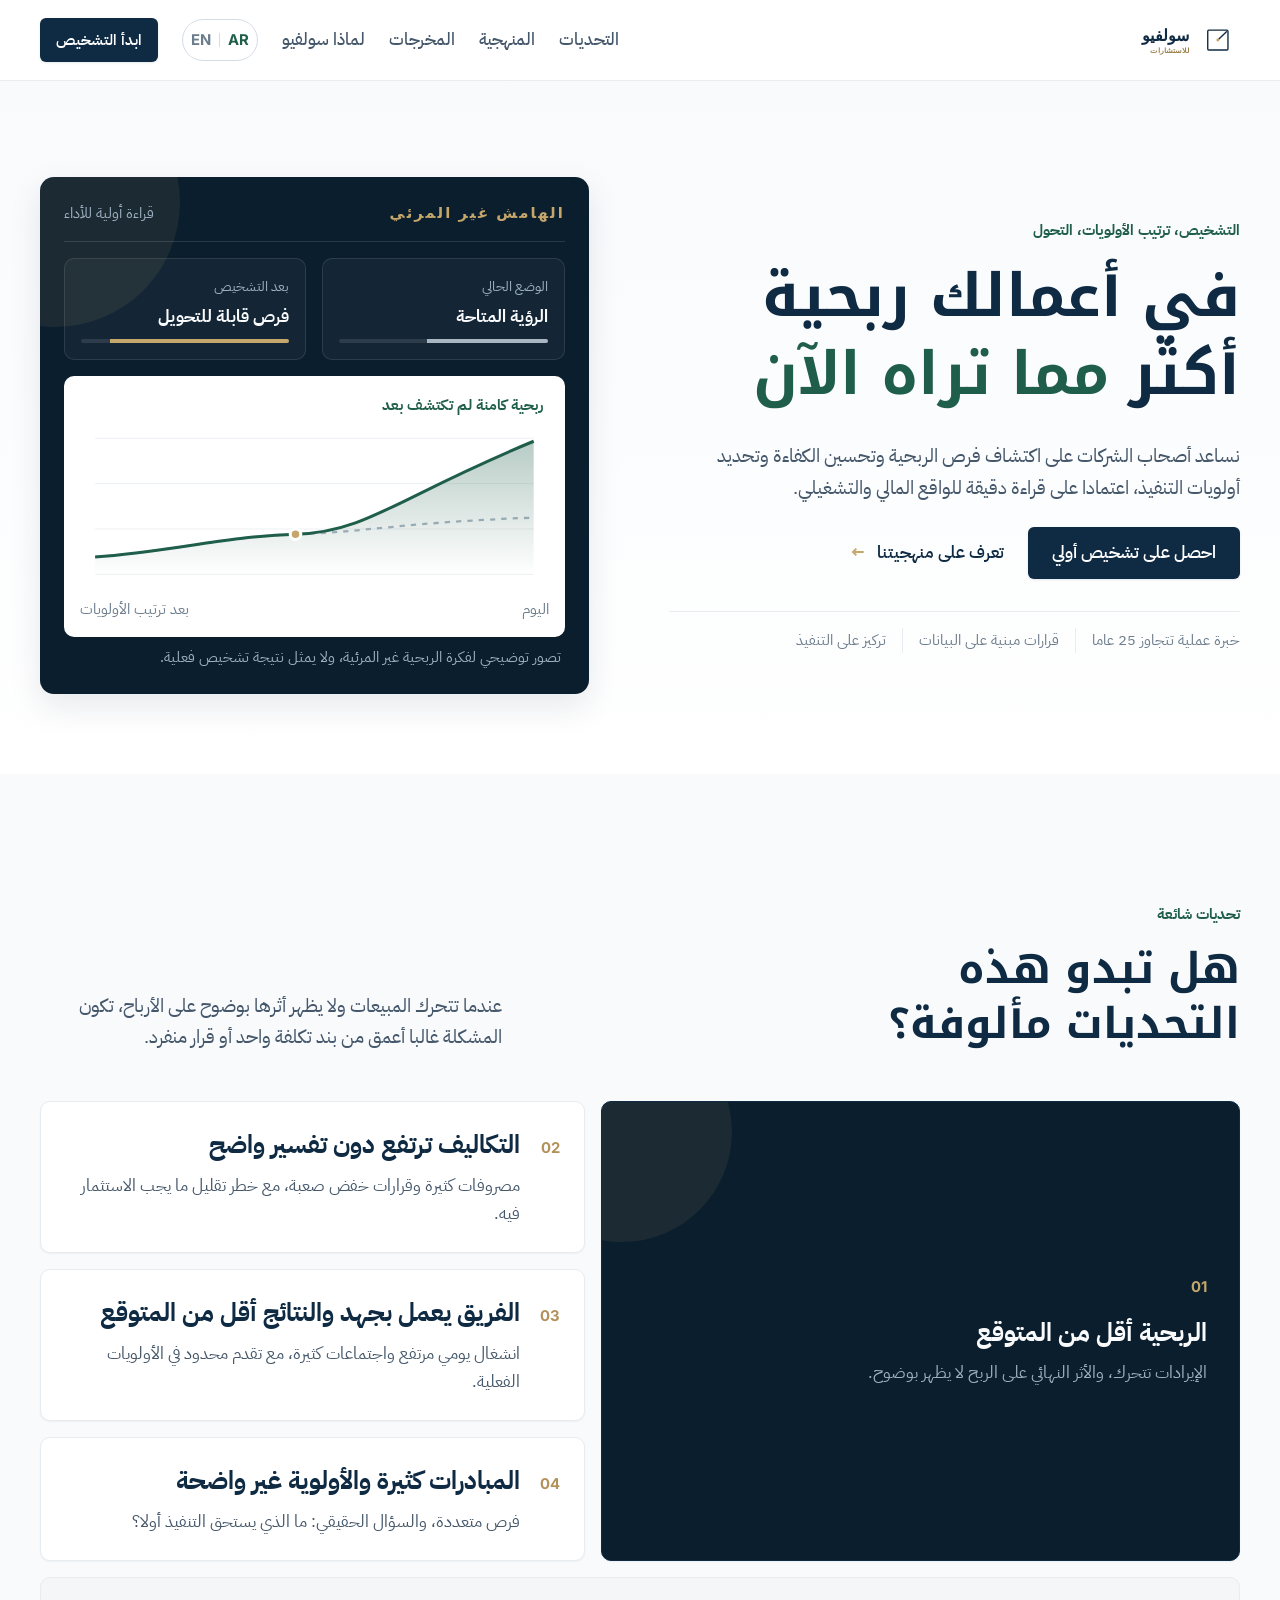
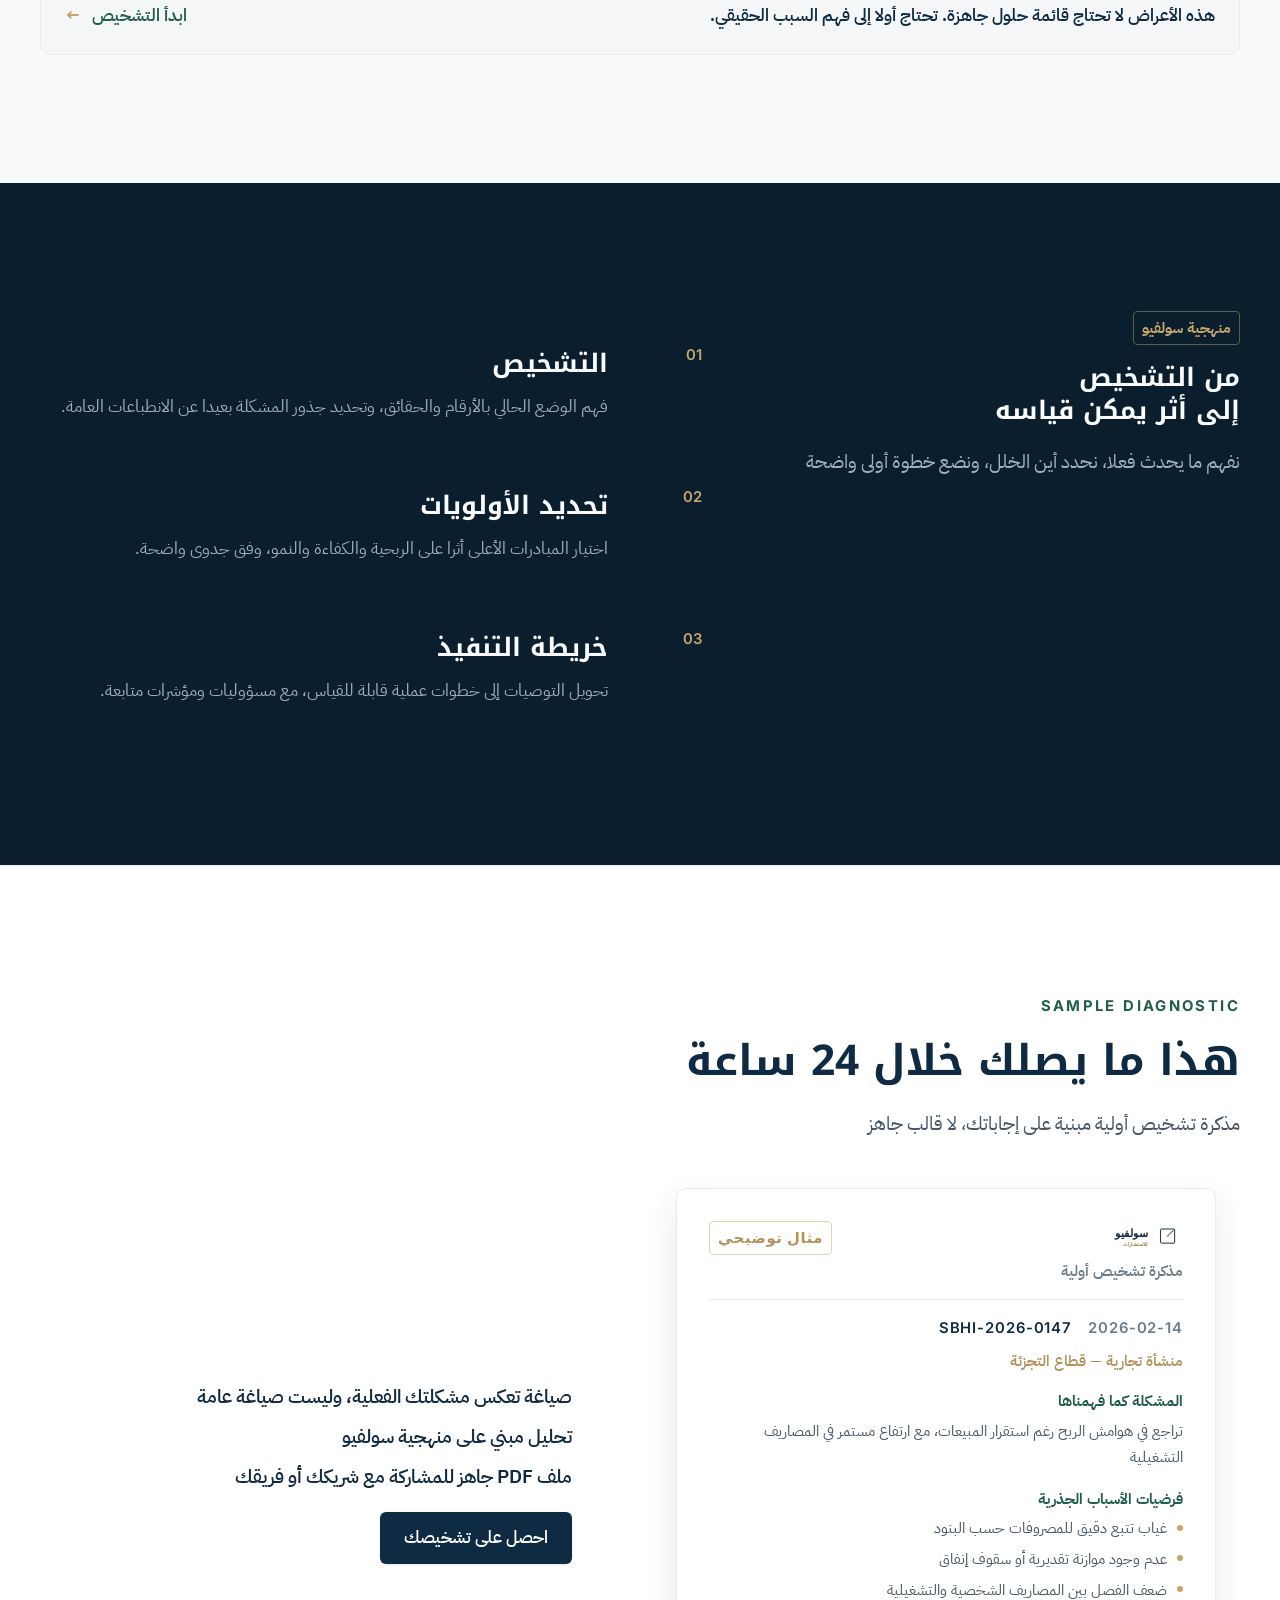
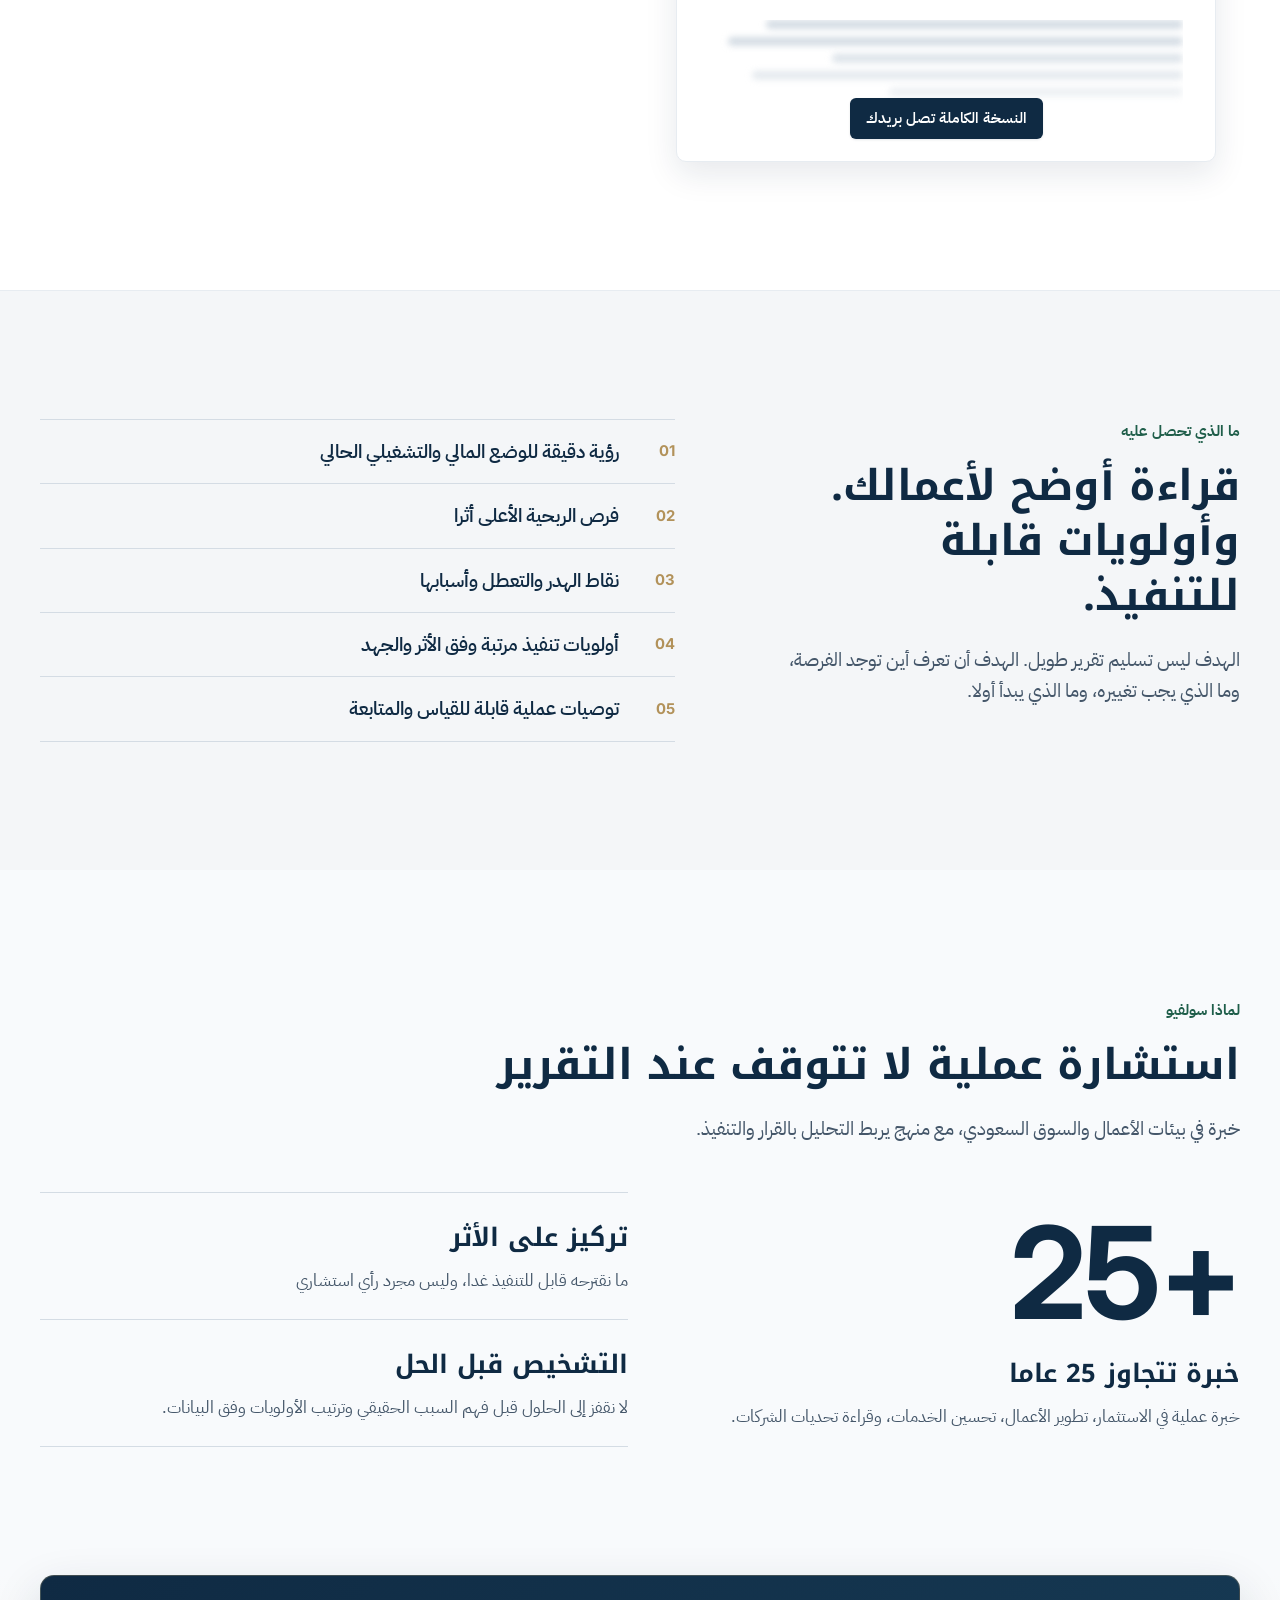
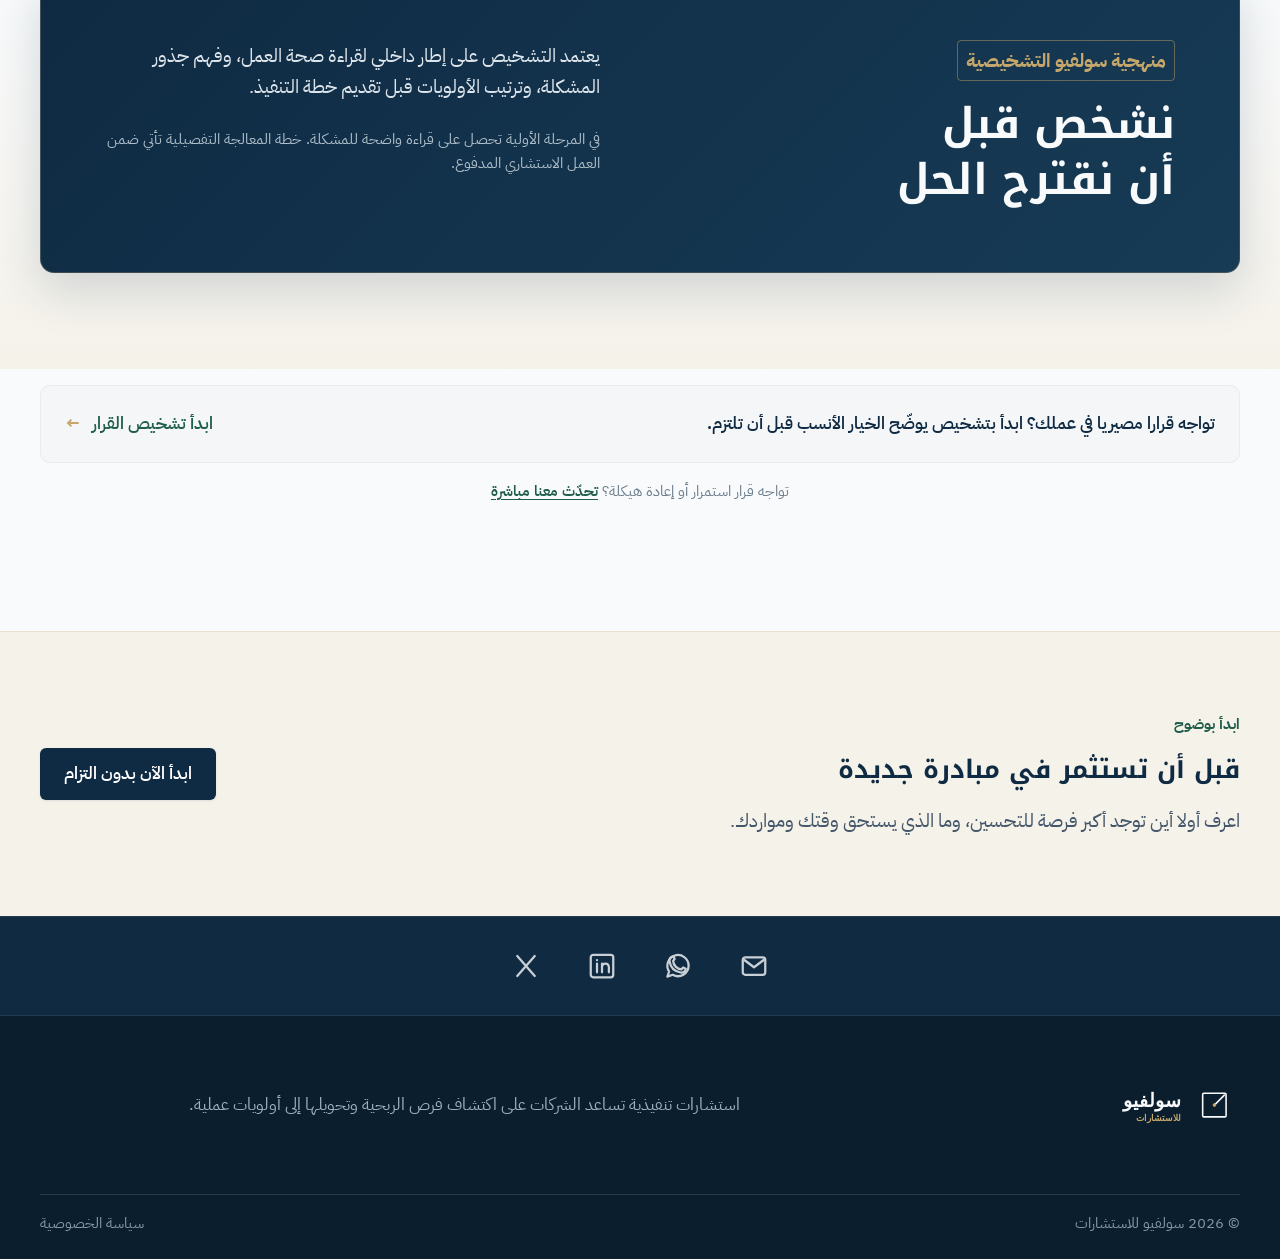
==== commit dfd887ba: "fix(content): remove decorative Arabic vowel marks from headings, keep structural shadda" ====
--- a/index.html
+++ b/index.html
@@ -196,7 +196,7 @@
     <section id="decision" class="section decision-band" aria-label="لحظة قرار" data-i18n-aria="decisionAria">
       <div class="container">
         <div class="diagnostic-callout">
-          <p data-i18n="decisionText">تواجه قراراً مصيرياً في عملك؟ ابدأ بتشخيص يوضّح الخيار الأنسب قبل أن تلتزم.</p>
+          <p data-i18n="decisionText">تواجه قرارا مصيريا في عملك؟ ابدأ بتشخيص يوضّح الخيار الأنسب قبل أن تلتزم.</p>
           <a href="https://solvyoo.com/start/?intent=decision"><span data-i18n="decisionCta">ابدأ تشخيص القرار</span> <b>←</b></a>
         </div>
         <p class="decision-sub"><span data-i18n="continuityText">تواجه قرار استمرار أو إعادة هيكلة؟</span> <a href="https://wa.me/966507398836" data-i18n="continuityCta">تحدّث معنا مباشرة</a></p>
--- a/styles.css
+++ b/styles.css
@@ -4,41 +4,41 @@
 @import url('tokens/spacing.css');
 @import url('tokens/effects.css');
 
-*{box-sizing:border-box}html{scroll-behavior:smooth}body{margin:0;background:var(--bg-page);color:var(--text-strong);font-family:var(--font-ar);font-size:var(--text-base);line-height:var(--lh-body);text-rendering:optimizeLegibility}a{color:inherit;text-decoration:none}button{font:inherit}.container{width:min(calc(100% - 48px),var(--container-max));margin-inline:auto}.skip{position:fixed;inset-inline-start:20px;top:-60px;z-index:100;background:var(--surface-card);padding:10px 16px;border-radius:var(--radius-md);box-shadow:var(--shadow-sm)}.skip:focus{top:10px}
+*{box-sizing:border-box}html{scroll-behavior:smooth}body{margin:0;background:var(--bg-page);color:var(--text-strong);font-family:var(--font-ar);font-size:var(--text-base);line-height:var(--lh-body);text-rendering:optimizeLegibility}a{color:inherit;text-decoration:none}button{font:inherit}.container{width:min(calc(100% - 48px),var(--container-max));margin-inline:auto}.skip{position:fixed;inset-inline-start:20px;top:-60px;z-index:100;background:var(--surface-card);padding:var(--space-2) var(--space-3);border-radius:var(--radius-md);box-shadow:var(--shadow-sm)}.skip:focus{top:10px}
 .site-header{position:sticky;top:0;z-index:40;background:rgba(255,255,255,.94);backdrop-filter:blur(14px);border-bottom:1px solid var(--border-hairline)}.nav-wrap{height:80px;display:flex;align-items:center;gap:var(--space-4)}.brand{display:flex;align-items:center;margin-inline-end:auto;flex:0 0 auto}.brand img{display:block;width:190px;height:auto}.nav{display:flex;gap:var(--space-4);font-weight:var(--fw-medium);color:var(--text-body)}.nav a{position:relative}.nav a:after{content:"";position:absolute;inset-inline-start:0;inset-inline-end:100%;bottom:-8px;height:2px;background:var(--growth);transition:.25s}.nav a:hover:after{inset-inline-end:0}.menu-btn{display:none;border:0;background:none;color:var(--text-strong)}
-.btn{display:inline-flex;justify-content:center;align-items:center;min-height:52px;padding:0 26px;border-radius:var(--radius-md);background:var(--btn-primary-bg);color:var(--btn-primary-fg);font-weight:var(--fw-semibold);box-shadow:var(--shadow-sm);transition:transform .2s,background .2s,box-shadow .2s}.btn:hover{background:var(--btn-primary-bg-hover);box-shadow:var(--shadow-md)}.btn:focus-visible,.nav a:focus-visible,.text-link:focus-visible{outline:3px solid var(--focus-ring);outline-offset:4px}.btn-small{min-height:44px;padding:0 18px;font-size:var(--text-sm)}
-.hero{padding:96px 0 80px;background:linear-gradient(180deg,var(--bg-page) 0,var(--surface-card) 100%);overflow:hidden}.hero-grid{display:grid;grid-template-columns:1.02fr .98fr;gap:80px;align-items:center}.eyebrow{font-family:var(--font-en);font-size:var(--text-eyebrow);font-weight:var(--fw-bold);letter-spacing:var(--ls-eyebrow);color:var(--growth);margin:0 0 var(--space-3);direction:ltr;text-align:inherit}.hero h1,.section h2,.final-cta h2{font-family:var(--font-ar-display);margin:0;color:var(--text-strong);line-height:var(--lh-heading);letter-spacing:0}.hero h1{font-size:clamp(42px,5vw,var(--text-display));font-weight:var(--fw-bold)}.hero h1 span{color:var(--growth)}.lead{font-size:var(--text-lg);color:var(--text-body);max-width:650px;margin:var(--space-4) 0}.hero-actions{display:flex;align-items:center;gap:var(--space-4)}.text-link{font-weight:var(--fw-semibold);color:var(--text-strong)}.text-link b,.diagnostic-callout b{color:var(--accent);margin-inline-start:8px}.trust-strip{display:flex;margin-top:var(--space-5);padding-top:var(--space-3);border-top:1px solid var(--border-hairline);font-size:var(--text-sm);color:var(--text-muted)}.trust-strip span{padding-inline:17px;border-inline-end:1px solid var(--border-hairline)}.trust-strip span:first-child{padding-inline-start:0}.trust-strip span:last-child{border:0}
-.hero-visual{position:relative;background:var(--bg-dark);color:var(--text-on-dark);padding:var(--space-4);border-radius:var(--radius-xl);box-shadow:var(--shadow-lg);overflow:hidden}.hero-visual:before{content:"";position:absolute;width:250px;height:250px;border-radius:50%;background:rgba(198,167,107,.09);inset-inline-end:-110px;top:-100px}.visual-head{position:relative;display:flex;justify-content:space-between;align-items:center;padding-bottom:18px;border-bottom:1px solid rgba(255,255,255,.12)}.visual-head span{font-family:var(--font-en);font-weight:var(--fw-bold);font-size:var(--text-xs);letter-spacing:.14em;color:var(--accent)}.visual-head em{font-style:normal;font-size:var(--text-sm);color:var(--text-on-dark-muted)}.metric-grid{display:grid;grid-template-columns:1fr 1fr;gap:14px;margin:20px 0}.metric{padding:15px;border:1px solid rgba(255,255,255,.1);border-radius:var(--radius-lg);background:rgba(255,255,255,.04)}.metric small{display:block;color:var(--text-on-dark-muted)}.metric strong{display:block;font-size:15px;margin:5px 0 10px}.bar{height:4px;background:rgba(255,255,255,.1);border-radius:99px;overflow:hidden}.bar i{display:block;height:100%;background:var(--grey-400)}.metric.accent .bar i{background:var(--accent)}.chart{position:relative;border-radius:var(--radius-lg);background:var(--surface-card);padding:26px 18px 13px;color:var(--text-strong)}.chart-label{position:absolute;top:17px;inset-inline-start:22px;font-size:var(--text-xs);color:var(--growth);font-weight:var(--fw-bold)}.chart svg{display:block;width:100%;margin-top:12px}.gridline{stroke:var(--border-hairline);stroke-width:1}.base{fill:none;stroke:var(--grey-400);stroke-width:3;stroke-dasharray:7 8}.growth-area{fill:url(#area)}.growth{fill:none;stroke:var(--growth);stroke-width:4}.chart circle{fill:var(--accent);stroke:var(--white);stroke-width:4}.chart-foot{display:flex;justify-content:space-between;font-size:11px;color:var(--text-muted)}.visual-note{font-size:11px;color:var(--text-on-dark-muted);margin:12px 4px 0}
-.section{padding:var(--space-9) 0}.section-head h2,.outcomes h2,.why h2,.framework h2{font-size:clamp(32px,4vw,var(--text-h1))}.split{display:grid;grid-template-columns:1fr .72fr;gap:90px;align-items:end}.split>p{color:var(--text-body);font-size:var(--text-lg);margin:0}.challenge-grid{display:grid;grid-template-columns:1.08fr .92fr;gap:var(--space-3);margin-top:var(--space-6)}.challenge-grid article{padding:28px 24px;border:1px solid var(--border-hairline);border-radius:var(--radius-lg);background:var(--surface-card);box-shadow:var(--shadow-xs);transition:.25s}.challenge-grid article:hover{transform:translateY(-4px);border-color:var(--border-default);box-shadow:var(--shadow-sm)}.challenge-grid span{font-family:var(--font-en);font-weight:var(--fw-bold);font-size:var(--text-xs);color:var(--accent-text)}.challenge-grid h3{color:var(--text-strong);font-size:var(--text-h4);line-height:1.5;margin:var(--space-4) 0 var(--space-2)}.challenge-grid p{color:var(--text-body);margin:0}.diagnostic-callout{margin-top:var(--space-3);padding:21px 25px;border-radius:var(--radius-lg);background:var(--bg-subtle);display:flex;align-items:center;justify-content:space-between;border:1px solid var(--border-hairline)}.diagnostic-callout p{margin:0;font-weight:var(--fw-semibold);color:var(--text-strong)}.diagnostic-callout a{font-weight:var(--fw-semibold);color:var(--growth)}
-.method{background:var(--bg-dark);color:var(--text-on-dark)}.method-grid{display:grid;grid-template-columns:.8fr 1.2fr;gap:100px}.eyebrow.light{color:var(--accent)}.method h2,.framework h2{color:var(--text-on-dark)}.method-intro>p:not(.eyebrow){color:var(--text-on-dark-muted);font-size:var(--text-lg);max-width:470px}.btn-light{background:var(--surface-card);color:var(--text-strong);box-shadow:none;margin-top:18px}.btn-light:hover{background:var(--bg-subtle);color:var(--text-strong)}.steps article{display:grid;grid-template-columns:70px 1fr;gap:28px;padding:30px 0;border-top:1px solid rgba(255,255,255,.14)}.steps article:last-child{border-bottom:1px solid rgba(255,255,255,.14)}.steps span{font-family:var(--font-en);font-weight:var(--fw-semibold);font-size:var(--text-sm);color:var(--accent)}.steps h3{font-family:var(--font-ar-display);font-size:var(--text-h3);margin:0 0 9px}.steps p{color:var(--text-on-dark-muted);margin:0;max-width:630px}
-.outcomes{background:var(--bg-subtle)}.outcomes-grid{display:grid;grid-template-columns:.85fr 1.15fr;gap:100px;align-items:start}.outcomes-copy>p:last-child{font-size:var(--text-lg);color:var(--text-body)}.outcome-list{border-top:1px solid var(--border-default)}.outcome-list div{display:grid;grid-template-columns:56px 1fr;align-items:center;border-bottom:1px solid var(--border-default);padding:19px 0}.outcome-list span{font-family:var(--font-en);font-weight:var(--fw-bold);font-size:var(--text-xs);color:var(--accent-text)}.outcome-list p{font-size:var(--text-lg);color:var(--text-strong);font-weight:var(--fw-semibold);margin:0}.section-head>p:not(.eyebrow){color:var(--text-body);font-size:var(--text-lg);max-width:640px}.why-grid{display:grid;grid-template-columns:.95fr 1.05fr;gap:80px;margin-top:var(--space-6);align-items:center}.why-grid h3{font-family:var(--font-ar-display);font-size:var(--text-h4);color:var(--text-strong);margin:0 0 10px}.why-grid p{color:var(--text-body);margin:0}.framework{padding-top:0}.framework-card{display:grid;grid-template-columns:1fr 1fr;gap:80px;padding:55px 60px;border-radius:var(--radius-xl);color:var(--white);box-shadow:var(--shadow-md)}.framework-card p{font-size:var(--text-lg);color:#e2ebe7;margin-top:0}.framework-card .fine{font-size:var(--text-sm);color:#c5d8d0;margin-top:24px}.final-cta{padding:75px 0;background:var(--gold-100)}.final-grid{display:flex;align-items:center;justify-content:space-between;gap:60px}.final-cta p:not(.eyebrow){font-size:var(--text-lg);color:var(--text-body);margin-bottom:0}.final-cta .btn{flex:0 0 auto}
-footer{padding:70px 0 22px;background:var(--bg-dark);color:var(--text-on-dark)}.footer-grid{display:grid;grid-template-columns:.7fr 1.15fr .8fr;gap:70px;align-items:start}.footer-brand{margin:0}.footer-brand img{width:210px}.footer-grid>p{margin:0;color:var(--text-on-dark-muted)}.footer-links{display:grid;gap:8px;color:#d5dde3}.footer-links a:hover{color:var(--accent)}.footer-bottom{display:flex;justify-content:space-between;border-top:1px solid rgba(255,255,255,.12);margin-top:50px;padding-top:20px;color:#8798a5;font-size:var(--text-sm)}
-@media(max-width:980px){.nav,.nav-wrap>.btn-small{display:none}.menu-btn{display:block}.nav.open{display:flex;position:absolute;top:79px;inset-inline:0;background:var(--surface-card);padding:22px 30px;flex-direction:column;border-bottom:1px solid var(--border-hairline)}.hero-grid,.split,.method-grid,.outcomes-grid,.framework-card{grid-template-columns:1fr;gap:50px}.hero-copy{text-align:center}.lead{margin-inline:auto}.hero-actions,.trust-strip{justify-content:center}.challenge-grid{grid-template-columns:1fr 1fr}.method-intro{text-align:center}.method-intro>p:not(.eyebrow){margin-inline:auto}.footer-grid{grid-template-columns:1fr 1fr}.footer-grid>p{grid-column:1/-1;grid-row:2}.framework-card{padding:45px}.final-grid{align-items:flex-start}.hero{padding-top:60px}}
-@media(max-width:620px){.container{width:min(100% - 28px,var(--container-max))}.nav-wrap{height:70px}.brand img{width:158px}.hero{padding:52px 0 58px}.hero h1{font-size:38px}.lead{font-size:17px}.hero-actions{flex-direction:column;gap:17px}.trust-strip{display:grid;gap:8px}.trust-strip span{border:0;padding:0}.hero-visual{padding:18px;border-radius:var(--radius-lg)}.metric-grid{grid-template-columns:1fr}.section{padding:72px 0}.section-head h2,.outcomes h2,.why h2,.framework h2{font-size:32px}.challenge-grid,.why-grid{grid-template-columns:1fr}.diagnostic-callout,.final-grid{flex-direction:column;align-items:flex-start}.method-grid{gap:35px}.steps article{grid-template-columns:42px 1fr}.outcomes-grid{gap:35px}.outcome-list div{grid-template-columns:44px 1fr}.outcome-list p{font-size:17px}.framework-card{padding:32px 25px}.footer-grid{grid-template-columns:1fr;gap:30px}.footer-grid>p{grid-column:auto;grid-row:auto}.footer-bottom{flex-direction:column;gap:8px}.final-cta .btn{width:100%}}
+.btn{display:inline-flex;justify-content:center;align-items:center;min-height:52px;padding:0 var(--space-4);border-radius:var(--radius-md);background:var(--btn-primary-bg);color:var(--btn-primary-fg);font-weight:var(--fw-semibold);box-shadow:var(--shadow-sm);transition:background var(--dur-fast) ease,transform .2s,box-shadow .2s}.btn:hover{background:var(--btn-primary-bg-hover)}.btn:focus-visible,.nav a:focus-visible,.text-link:focus-visible{outline:3px solid var(--focus-ring);outline-offset:4px}.btn-small{min-height:44px;padding:0 var(--space-3);font-size:var(--text-sm)}
+.hero{padding:var(--space-8) 0 var(--space-7-5);background:linear-gradient(180deg,var(--bg-page) 0,var(--surface-card) 100%);overflow:hidden}.hero-grid{display:grid;grid-template-columns:1.02fr .98fr;gap:var(--space-7-5);align-items:center}.eyebrow{font-family:var(--font-en);font-size:var(--text-sm);font-weight:var(--fw-bold);letter-spacing:var(--ls-eyebrow);color:var(--growth);margin:0 0 var(--space-3);direction:ltr;text-align:inherit}.hero h1,.section h2,.final-cta h2{font-family:var(--font-ar-display);margin:0;color:var(--text-strong);line-height:var(--lh-heading);letter-spacing:0}.hero h1{font-size:var(--text-display);font-weight:var(--fw-bold)}.hero h1 span{color:var(--growth)}.lead{font-size:var(--text-lg);color:var(--text-body);max-width:650px;margin-top:var(--space-under-heading);margin-bottom:var(--space-4)}.hero-actions{display:flex;align-items:center;gap:var(--space-4)}.text-link{font-weight:var(--fw-semibold);color:var(--text-strong)}.text-link b,.diagnostic-callout b{color:var(--accent);margin-inline-start:var(--space-2)}.trust-strip{display:flex;margin-top:var(--space-5);padding-top:var(--space-3);border-top:1px solid var(--border-hairline);font-size:var(--text-sm);color:var(--text-muted)}.trust-strip span{padding-inline:var(--space-3);border-inline-end:1px solid var(--border-hairline)}.trust-strip span:first-child{padding-inline-start:0}.trust-strip span:last-child{border:0}
+.hero-visual{position:relative;background:var(--bg-dark);color:var(--text-on-dark);padding:var(--space-4);border-radius:var(--radius-xl);box-shadow:var(--shadow-lg);overflow:hidden}.hero-visual:before{content:"";position:absolute;width:250px;height:250px;border-radius:50%;background:var(--overlay-gold-09);inset-inline-end:-110px;top:-100px}.visual-head{position:relative;display:flex;justify-content:space-between;align-items:center;padding-bottom:var(--space-3);border-bottom:1px solid var(--overlay-white-12)}.visual-head span{font-family:var(--font-en);font-weight:var(--fw-bold);font-size:var(--text-sm);letter-spacing:.14em;color:var(--accent)}.visual-head em{font-style:normal;font-size:var(--text-sm);color:var(--text-on-dark-muted)}.metric-grid{display:grid;grid-template-columns:1fr 1fr;gap:var(--space-3);margin:var(--space-3) 0}.metric{padding:var(--space-3);border:1px solid var(--overlay-white-10);border-radius:var(--radius-lg);background:rgba(255,255,255,.04)}.metric small{display:block;color:var(--text-on-dark-muted)}.metric strong{display:block;font-size:var(--text-base);margin:var(--space-1) 0 var(--space-2)}.bar{height:4px;background:var(--overlay-white-10);border-radius:99px;overflow:hidden}.bar i{display:block;height:100%;background:var(--grey-400)}.metric.accent .bar i{background:var(--accent)}.chart{position:relative;border-radius:var(--radius-lg);background:var(--surface-card);padding:var(--space-4) var(--space-3) var(--space-3);color:var(--text-strong)}.chart-label{position:absolute;top:17px;inset-inline-start:22px;font-size:var(--text-sm);color:var(--growth);font-weight:var(--fw-bold)}.chart svg{display:block;width:100%;margin-top:var(--space-2)}.gridline{stroke:var(--border-hairline);stroke-width:1}.base{fill:none;stroke:var(--grey-400);stroke-width:3;stroke-dasharray:7 8}.growth-area{fill:url(#area)}.growth{fill:none;stroke:var(--growth);stroke-width:4}.chart circle{fill:var(--accent);stroke:var(--white);stroke-width:4}.chart-foot{display:flex;justify-content:space-between;font-size:var(--text-sm);color:var(--text-muted)}.visual-note{font-size:var(--text-sm);color:var(--text-on-dark-muted);margin:var(--space-2) var(--space-1) 0}
+.section{padding:var(--space-9) 0}.section-head h2,.outcomes h2,.why h2,.framework h2{font-size:var(--text-h1)}.split{display:grid;grid-template-columns:1fr .72fr;gap:var(--space-8);align-items:end}.split>p{color:var(--text-body);font-size:var(--text-lg);margin:0}.challenge-grid{display:grid;grid-template-columns:1.08fr .92fr;gap:var(--space-3);margin-top:var(--space-6)}.challenge-grid article{padding:var(--space-4);border:1px solid var(--border-hairline);border-radius:var(--radius-lg);background:var(--surface-card);box-shadow:var(--shadow-xs);transition:.25s}.challenge-grid article:hover{transform:translateY(-4px);border-color:var(--border-default);box-shadow:var(--shadow-sm)}.challenge-grid span{font-family:var(--font-en);font-weight:var(--fw-bold);font-size:var(--text-sm);color:var(--accent-text)}.challenge-grid h3{color:var(--text-strong);font-size:var(--text-h3);line-height:1.5;margin:var(--space-4) 0 var(--space-2)}.challenge-grid p{color:var(--text-body);margin:0}.diagnostic-callout{margin-top:var(--space-3);padding:var(--space-4);border-radius:var(--radius-lg);background:var(--bg-subtle);display:flex;align-items:center;justify-content:space-between;border:1px solid var(--border-hairline)}.diagnostic-callout p{margin:0;font-weight:var(--fw-semibold);color:var(--text-strong)}.diagnostic-callout a{font-weight:var(--fw-semibold);color:var(--growth)}
+.method{background:var(--bg-dark);color:var(--text-on-dark)}.method-grid{display:grid;grid-template-columns:.8fr 1.2fr;gap:var(--space-8)}.eyebrow.light{color:var(--accent)}.method h2,.framework h2{color:var(--text-on-dark)}.method-intro>p:not(.eyebrow){color:var(--text-on-dark-muted);font-size:var(--text-lg);max-width:470px}.steps article{display:grid;grid-template-columns:70px 1fr;gap:var(--space-4);padding:var(--space-5) 0;border-top:1px solid var(--overlay-white-14)}.steps article:last-child{border-bottom:1px solid var(--overlay-white-14)}.steps span{font-family:var(--font-en);font-weight:var(--fw-semibold);font-size:var(--text-sm);color:var(--accent)}.steps h3{font-family:var(--font-ar-display);font-size:var(--text-h3);margin:0 0 var(--space-2)}.steps p{color:var(--text-on-dark-muted);margin:0;max-width:630px}
+.outcomes{background:var(--bg-subtle)}.outcomes-grid{display:grid;grid-template-columns:.85fr 1.15fr;gap:var(--space-8);align-items:start}.outcomes-copy>p:last-child{font-size:var(--text-lg);color:var(--text-body)}.outcome-list{border-top:1px solid var(--border-default)}.outcome-list div{display:grid;grid-template-columns:56px 1fr;align-items:center;border-bottom:1px solid var(--border-default);padding:var(--space-3) 0}.outcome-list span{font-family:var(--font-en);font-weight:var(--fw-bold);font-size:var(--text-sm);color:var(--accent-text)}.outcome-list p{font-size:var(--text-lg);color:var(--text-strong);font-weight:var(--fw-semibold);margin:0}.section-head>p:not(.eyebrow){color:var(--text-body);font-size:var(--text-lg);max-width:640px}.why-grid{display:grid;grid-template-columns:.95fr 1.05fr;gap:var(--space-7-5);margin-top:var(--space-6);align-items:center}.why-grid h3{font-family:var(--font-ar-display);font-size:var(--text-h3);color:var(--text-strong);margin:0 0 var(--space-2)}.why-grid p{color:var(--text-body);margin:0}.framework{padding-top:0}.framework-card{display:grid;grid-template-columns:1fr 1fr;gap:var(--space-7-5);padding:var(--space-7);border-radius:var(--radius-xl);color:var(--white);box-shadow:var(--shadow-md)}.framework-card p{font-size:var(--text-lg);margin-top:0}.framework-card .fine{font-size:var(--text-sm);margin-top:var(--space-4)}.final-cta{padding:var(--space-7-5) 0}.final-grid{display:flex;align-items:center;justify-content:space-between;gap:var(--space-7)}.final-cta p:not(.eyebrow){font-size:var(--text-lg);color:var(--text-body);margin-bottom:0}.final-cta .btn{flex:0 0 auto}
+footer{padding-bottom:var(--space-4);background:var(--bg-dark);color:var(--text-on-dark)}.footer-grid{display:grid;grid-template-columns:.7fr 1.15fr .8fr;gap:var(--space-7-5);align-items:start}.footer-brand{margin:0}.footer-brand img{width:210px}.footer-grid>p{margin:0;color:var(--text-on-dark-muted)}.footer-links{display:grid;gap:var(--space-2);color:#d5dde3}.footer-links a:hover{color:var(--accent)}.footer-bottom{display:flex;justify-content:space-between;border-top:1px solid var(--overlay-white-12);margin-top:var(--space-7);padding-top:var(--space-3);color:#8798a5;font-size:var(--text-sm)}
+@media(max-width:980px){.nav,.nav-wrap>.btn-small{display:none}.menu-btn{display:block}.nav.open{display:flex;position:absolute;top:79px;inset-inline:0;background:var(--surface-card);padding:var(--space-4) var(--space-5);flex-direction:column;border-bottom:1px solid var(--border-hairline)}.hero-grid,.split,.method-grid,.outcomes-grid,.framework-card{grid-template-columns:1fr;gap:var(--space-7)}.hero-copy{text-align:center}.lead{margin-inline:auto}.hero-actions,.trust-strip{justify-content:center}.challenge-grid{grid-template-columns:1fr 1fr}.method-intro{text-align:center}.method-intro>p:not(.eyebrow){margin-inline:auto}.footer-grid{grid-template-columns:1fr 1fr}.footer-grid>p{grid-column:1/-1;grid-row:2}.framework-card{padding:var(--space-6)}.final-grid{align-items:flex-start}.hero{padding-top:var(--space-7)}}
+@media(max-width:620px){.container{width:min(100% - 28px,var(--container-max))}.nav-wrap{height:70px}.brand img{width:158px}.hero{padding:var(--space-7) 0}.hero-actions{flex-direction:column;gap:var(--space-3)}.trust-strip{display:grid;gap:var(--space-2)}.trust-strip span{border:0;padding:0}.hero-visual{padding:var(--space-3);border-radius:var(--radius-lg)}.metric-grid{grid-template-columns:1fr}.section{padding:var(--space-7-5) 0}.challenge-grid,.why-grid{grid-template-columns:1fr}.diagnostic-callout,.final-grid{flex-direction:column;align-items:flex-start}.method-grid{gap:var(--space-6)}.steps article{grid-template-columns:42px 1fr}.outcomes-grid{gap:var(--space-6)}.outcome-list div{grid-template-columns:44px 1fr}.framework-card{padding:var(--space-5) var(--space-4)}.footer-grid{grid-template-columns:1fr;gap:var(--space-5)}.footer-grid>p{grid-column:auto;grid-row:auto}.footer-bottom{flex-direction:column;gap:var(--space-2)}.final-cta .btn{width:100%}}
 
 /* Bilingual navigation and logo handling */
 .logo-en{display:none}.lang-en .logo-ar{display:none}.lang-en .logo-en{display:block}.lang-en{font-family:var(--font-en)}.lang-en .hero h1,.lang-en .section h2,.lang-en .final-cta h2,.lang-en .challenge-grid h3,.lang-en .steps h3,.lang-en .why-grid h3{font-family:var(--font-en)}
 .lang-en .hero h1{letter-spacing:var(--ls-tight)}
-.lang-toggle{display:inline-flex;align-items:center;gap:8px;border:1px solid var(--border-default);background:var(--surface-card);color:var(--text-muted);border-radius:999px;padding:7px 11px;cursor:pointer;font-family:var(--font-en);font-size:12px;font-weight:700}.lang-toggle i{width:1px;height:14px;background:var(--border-default)}.lang-toggle span.active{color:var(--growth)}
+.lang-toggle{display:inline-flex;align-items:center;gap:var(--space-2);border:1px solid var(--border-default);background:var(--surface-card);color:var(--text-muted);border-radius:999px;padding:var(--space-2);cursor:pointer;font-family:var(--font-en);font-size:var(--text-sm);font-weight:var(--fw-bold)}.lang-toggle i{width:1px;height:14px;background:var(--border-default)}.lang-toggle span.active{color:var(--growth)}
 
 /* Harmonised diagnostic and closing sections */
-.framework{background:linear-gradient(180deg,var(--bg-page) 0,#f5f2ea 100%);padding-bottom:var(--space-8)}
-.framework-card{background:linear-gradient(135deg,#0f2a43 0%,#173b55 100%);border:1px solid rgba(198,167,107,.26);box-shadow:0 18px 48px rgba(15,42,67,.16)}
+.framework{background:linear-gradient(180deg,var(--bg-page) 0,var(--bg-warm) 100%);padding-bottom:var(--space-8)}
+.framework-card{background:linear-gradient(135deg,var(--navy-800) 0%,#173b55 100%);border:1px solid rgba(198,167,107,.26);box-shadow:0 18px 48px rgba(15,42,67,.16)}
 .framework-card .eyebrow{color:var(--accent)}
 .framework-card p{color:#dbe4ea}.framework-card .fine{color:#aebfca}
-.final-cta{background:#f5f2ea;border-top:1px solid #e7dfcf}.final-cta .eyebrow{color:var(--growth)}
+.final-cta{background:var(--bg-warm);border-top:1px solid #e7dfcf}.final-cta .eyebrow{color:var(--growth)}
 
 /* Icon-only contact rail */
-.contact-rail{background:#102a42;border-top:1px solid rgba(255,255,255,.08);border-bottom:1px solid rgba(255,255,255,.08)}
-.contact-row{display:flex;justify-content:center;align-items:center;gap:24px;min-height:98px}
+.contact-rail{background:#102a42;border-top:1px solid var(--overlay-white-08);border-bottom:1px solid var(--overlay-white-08)}
+.contact-row{display:flex;justify-content:center;align-items:center;gap:var(--space-4);min-height:98px}
 .contact-row a{display:flex;align-items:center;justify-content:center;width:52px;height:52px;border-radius:50%;transition:background .2s ease,transform .2s ease}
-.contact-row a:hover{background:rgba(255,255,255,.08);transform:translateY(-2px)}
+.contact-row a:hover{background:var(--overlay-white-08);transform:translateY(-2px)}
 .contact-row svg{width:30px;height:30px;fill:none;stroke:#c8d0d5;stroke-width:1.8;stroke-linecap:round;stroke-linejoin:round;flex:0 0 auto}
 .contact-row a:hover svg{stroke:var(--accent)}
-footer{padding-top:54px}.footer-grid{grid-template-columns:.75fr 1.25fr;align-items:center}.footer-grid>p{max-width:650px}.footer-brand img{width:220px}
+footer{padding-top:var(--space-7)}.footer-grid{grid-template-columns:.75fr 1.25fr;align-items:center}.footer-grid>p{max-width:650px}.footer-brand img{width:220px}
 
 @media(max-width:980px){.lang-toggle{margin-inline-start:auto}.nav-wrap>.btn-small{display:none}}
-@media(max-width:620px){.lang-toggle{padding:6px 9px}.contact-row{gap:14px;min-height:82px}.contact-row a{width:46px;height:46px}.contact-row svg{width:27px;height:27px}.footer-grid{grid-template-columns:1fr}}
+@media(max-width:620px){.lang-toggle{padding:var(--space-1) var(--space-2)}.contact-row{gap:var(--space-3);min-height:82px}.contact-row a{width:46px;height:46px}.contact-row svg{width:27px;height:27px}.footer-grid{grid-template-columns:1fr}}
 
 
 /* Final language and logo corrections */
@@ -57,61 +57,61 @@
 /* Sample diagnostic memo section */
 .sample{background:var(--surface-card);border-block:1px solid var(--border-hairline)}
 .eyebrow.en,html[lang="ar"] .eyebrow.en{font-family:var(--font-en);letter-spacing:var(--ls-eyebrow);direction:ltr}
-.sample-grid{position:relative;display:grid;grid-template-columns:1.05fr .95fr;gap:72px;align-items:center;margin-top:var(--space-6)}
+.sample-grid{position:relative;display:grid;grid-template-columns:1.05fr .95fr;gap:var(--space-7-5);align-items:center;margin-top:var(--space-6)}
 /* Memo — paper document (not an app window): no chrome, dots, gradient, glow or glass */
-.pdf-mock{margin:0;position:relative;width:100%;max-width:540px;justify-self:center;background:var(--surface-card);border:1px solid var(--border-hairline);border-radius:var(--radius-lg);box-shadow:var(--shadow-lg);padding:30px 34px}
-.pdf-head{display:flex;align-items:flex-start;justify-content:space-between;gap:16px;padding-bottom:14px;border-bottom:1px solid var(--border-hairline)}
-.pdf-brand{display:flex;flex-direction:column;gap:8px}
+.pdf-mock{margin:0;position:relative;width:100%;max-width:540px;justify-self:center;background:var(--surface-card);border:1px solid var(--border-hairline);border-radius:var(--radius-lg);box-shadow:var(--shadow-lg);padding:var(--space-5)}
+.pdf-head{display:flex;align-items:flex-start;justify-content:space-between;gap:var(--space-3);padding-bottom:var(--space-3);border-bottom:1px solid var(--border-hairline)}
+.pdf-brand{display:flex;flex-direction:column;gap:var(--space-2)}
 .pdf-head img{width:132px;height:auto}
-.pdf-kicker{font-size:var(--text-xs);font-weight:var(--fw-semibold);color:var(--text-muted)}
-.pdf-illus{flex:0 0 auto;font-family:var(--font-en);font-size:var(--text-xs);font-weight:var(--fw-semibold);letter-spacing:.04em;color:var(--accent-text);border:1px solid var(--gold-300);border-radius:var(--radius-sm);padding:3px 9px}
-.pdf-meta-row{display:flex;gap:14px;margin-top:14px;font-family:var(--font-en);font-size:var(--text-xs);font-weight:var(--fw-semibold);letter-spacing:.06em;color:var(--text-muted);direction:ltr}
+.pdf-kicker{font-size:var(--text-sm);font-weight:var(--fw-semibold);color:var(--text-muted)}
+.pdf-illus{flex:0 0 auto;font-family:var(--font-en);font-size:var(--text-sm);font-weight:var(--fw-semibold);letter-spacing:.04em;color:var(--accent-text);border:1px solid var(--gold-300);border-radius:var(--radius-sm);padding:var(--space-1) var(--space-2)}
+.pdf-meta-row{display:flex;gap:var(--space-3);margin-top:var(--space-3);font-family:var(--font-en);font-size:var(--text-sm);font-weight:var(--fw-semibold);letter-spacing:.06em;color:var(--text-muted);direction:ltr}
 [dir="rtl"] .pdf-meta-row{justify-content:flex-end}
 .pdf-case{color:var(--text-strong)}
-.pdf-company{margin-top:12px;font-size:var(--text-xs);font-weight:var(--fw-semibold);color:var(--accent-text)}
-.pdf-block{margin-top:16px}
-.pdf-mock h4{margin:0 0 6px;font-size:var(--text-sm);font-weight:var(--fw-bold);color:var(--growth)}
+.pdf-company{margin-top:var(--space-2);font-size:var(--text-sm);font-weight:var(--fw-semibold);color:var(--accent-text)}
+.pdf-block{margin-top:var(--space-3)}
+.pdf-mock h4{margin:0 0 var(--space-1);font-size:var(--text-sm);font-weight:var(--fw-bold);color:var(--growth)}
 .pdf-mock p{margin:0;font-size:var(--text-sm);color:var(--text-body);line-height:var(--lh-relaxed)}
 .pdf-mock ul{list-style:none;margin:0;padding:0}
-.pdf-mock li{position:relative;padding-inline-start:16px;margin-top:5px;font-size:var(--text-sm);color:var(--text-body);line-height:var(--lh-relaxed)}
+.pdf-mock li{position:relative;padding-inline-start:var(--space-3);margin-top:var(--space-1);font-size:var(--text-sm);color:var(--text-body);line-height:var(--lh-relaxed)}
 .pdf-mock li:before{content:"";position:absolute;inset-inline-start:0;top:.62em;width:6px;height:6px;border-radius:50%;background:var(--accent)}
 /* clear the cut: blur affects decorative lower bars only; all real text above stays fully readable */
-.pdf-blur{margin-top:20px;padding-bottom:34px;display:grid;gap:9px;filter:blur(3px);-webkit-mask-image:linear-gradient(180deg,var(--ink) 18%,transparent 100%);mask-image:linear-gradient(180deg,var(--ink) 18%,transparent 100%)}
+.pdf-blur{margin-top:var(--space-3);padding-bottom:var(--space-5);display:grid;gap:var(--space-2);filter:blur(3px);-webkit-mask-image:linear-gradient(180deg,var(--ink) 18%,transparent 100%);mask-image:linear-gradient(180deg,var(--ink) 18%,transparent 100%)}
 .pdf-blur i{display:block;height:9px;border-radius:99px;background:var(--grey-300)}
-.pdf-badge{position:absolute;bottom:22px;inset-inline:0;margin-inline:auto;width:max-content;max-width:calc(100% - 40px);padding:8px 20px;border-radius:var(--radius-md);background:var(--navy-800);color:var(--white);font-size:var(--text-sm);font-weight:var(--fw-semibold);box-shadow:var(--shadow-sm);text-align:center}
+.pdf-badge{position:absolute;bottom:22px;inset-inline:0;margin-inline:auto;width:max-content;max-width:calc(100% - 40px);padding:var(--space-2) var(--space-3);border-radius:var(--radius-md);background:var(--navy-800);color:var(--white);font-size:var(--text-sm);font-weight:var(--fw-semibold);box-shadow:var(--shadow-sm);text-align:center}
 /* Annotations — side column, a cohesive text-only block (no lines or arrows) */
-.sample-side{display:flex;flex-direction:column;justify-content:center;gap:26px;align-self:center}
+.sample-side{display:flex;flex-direction:column;justify-content:center;gap:var(--space-4);align-self:center}
 .sample-side .btn{align-self:flex-start}
-.sample-notes{list-style:none;margin:0;padding:0;display:flex;flex-direction:column;gap:20px}
+.sample-notes{list-style:none;margin:0;padding:0;display:flex;flex-direction:column;gap:var(--space-3)}
 .sample-notes .note{font-size:var(--text-lg);font-weight:var(--fw-semibold);color:var(--text-strong);line-height:var(--lh-snug)}
-@media(max-width:980px){.sample-grid{grid-template-columns:1fr;gap:40px}.sample-side{align-self:stretch}.sample-notes{gap:16px}}
-@media(max-width:620px){.pdf-mock{padding:24px 20px}.pdf-head img{width:118px}.pdf-badge{bottom:18px}.sample-notes .note{font-size:17px}}
+@media(max-width:980px){.sample-grid{grid-template-columns:1fr;gap:var(--space-6)}.sample-side{align-self:stretch}.sample-notes{gap:var(--space-3)}}
+@media(max-width:620px){.pdf-mock{padding:var(--space-4) var(--space-3)}.pdf-head img{width:118px}.pdf-badge{bottom:18px}}
 
 /* ============================================================
    Redesign pass — rhythm breakers (R1–R7)
    ============================================================ */
 
 /* R1: section-opener variants — same copy, different treatment per section */
-.method .eyebrow,.framework-card .eyebrow{display:inline-block;border:1px solid rgba(198,167,107,.45);border-radius:var(--radius-sm);padding:5px 12px}
+.method .eyebrow,.framework-card .eyebrow{display:inline-block;border:1px solid rgba(198,167,107,.45);border-radius:var(--radius-sm);padding:var(--space-1) var(--space-2)}
 [dir="rtl"] .eyebrow.en{text-align:right}
 
 /* R6: featured challenge — dark card echoing the hero panel */
-.challenge-grid article.challenge-featured{grid-row:span 3;position:relative;overflow:hidden;display:flex;flex-direction:column;justify-content:center;padding:38px 34px;background:var(--bg-dark);border-color:var(--navy-800);color:var(--text-on-dark)}
-.challenge-grid article.challenge-featured:before{content:"";position:absolute;width:220px;height:220px;border-radius:50%;background:rgba(198,167,107,.09);inset-inline-end:-90px;top:-80px}
+.challenge-grid article.challenge-featured{grid-row:span 3;position:relative;overflow:hidden;display:flex;flex-direction:column;justify-content:center;padding:var(--space-5);background:var(--bg-dark);border-color:var(--navy-800);color:var(--text-on-dark)}
+.challenge-grid article.challenge-featured:before{content:"";position:absolute;width:220px;height:220px;border-radius:50%;background:var(--overlay-gold-09);inset-inline-end:-90px;top:-80px}
 .challenge-grid article.challenge-featured:hover{border-color:var(--navy-700)}
 .challenge-grid .challenge-featured span{color:var(--accent);font-size:var(--text-sm)}
 .challenge-grid .challenge-featured h3{color:var(--text-on-dark);font-size:var(--text-h3);line-height:1.4;margin:var(--space-3) 0 var(--space-2)}
 .challenge-grid .challenge-featured p{color:var(--text-on-dark-muted)}
-.challenge-grid article:not(.challenge-featured){display:grid;grid-template-columns:40px 1fr;align-items:baseline;padding:24px}
+.challenge-grid article:not(.challenge-featured){display:grid;grid-template-columns:40px 1fr;align-items:baseline;padding:var(--space-4)}
 .challenge-grid article:not(.challenge-featured) h3{margin:0}
-.challenge-grid article:not(.challenge-featured) p{grid-column:2;margin:8px 0 0}
+.challenge-grid article:not(.challenge-featured) p{grid-column:2;margin:var(--space-2) 0 0}
 
 /* R4: why — dominant 25+ stat, list rows instead of equal cards */
-.why-stat .stat-num{display:block;font-family:var(--font-en);font-weight:var(--fw-bold);font-size:clamp(80px,10vw,132px);line-height:1;letter-spacing:-0.02em;color:var(--navy-800);direction:ltr}
+.why-stat .stat-num{display:block;font-family:var(--font-en);font-weight:var(--fw-bold);font-size:var(--text-stat-num);line-height:1;letter-spacing:-0.02em;color:var(--navy-800);direction:ltr}
 [dir="rtl"] .why-stat .stat-num{text-align:right}
-.why-stat h3{font-size:var(--text-h3);margin:16px 0 10px}
+.why-stat h3{font-size:var(--text-h3);margin:var(--space-3) 0 var(--space-2)}
 .why-stat p{max-width:52ch}
-.why-list article{border-top:1px solid var(--border-default);padding:24px 0}
+.why-list article{border-top:1px solid var(--border-default);padding:var(--space-4) 0}
 .why-list article:last-child{border-bottom:1px solid var(--border-default)}
 
 /* Method steps rely on numbers/spacing/type (no rail) */
@@ -127,23 +127,23 @@
 /* R7: micro fixes */
 .hero h1,.section h2,.final-cta h2{text-wrap:balance}
 .btn:active{transform:translateY(0) scale(.985);box-shadow:var(--shadow-xs)}
-.text-link{transition:color .2s ease}
+.text-link{transition:color var(--dur-fast) ease}
 .text-link:hover{color:var(--growth)}
-.text-link b{display:inline-block;transition:transform .2s ease}
+.text-link b{display:inline-block;transition:transform var(--dur-fast) ease}
 .text-link:hover b{transform:translateX(-4px)}
 
 /* Responsive for redesigned pieces */
 @media(max-width:980px){
   .challenge-grid article.challenge-featured{grid-row:auto;grid-column:1/-1}
-  .why-grid{grid-template-columns:1fr;gap:44px}
+  .why-grid{grid-template-columns:1fr;gap:var(--space-6)}
 }
 @media(max-width:620px){
-  .challenge-grid article.challenge-featured{grid-column:auto;padding:30px 24px}
+  .challenge-grid article.challenge-featured{grid-column:auto;padding:var(--space-5) var(--space-4)}
   .why-stat .stat-num{font-size:72px}
-  .sample-side{gap:22px}
+  .sample-side{gap:var(--space-4)}
 }
 
 /* Decision-moment band (services expansion) */
 .decision-band{padding-top:0}
-.decision-band .decision-sub{margin:16px 2px 0;font-size:var(--text-sm);color:var(--text-muted);text-align:center}
+.decision-band .decision-sub{margin:var(--space-3) 2px 0;font-size:var(--text-sm);color:var(--text-muted);text-align:center}
 .decision-band .decision-sub a{color:var(--growth);font-weight:var(--fw-semibold);text-decoration:underline;text-underline-offset:3px}
